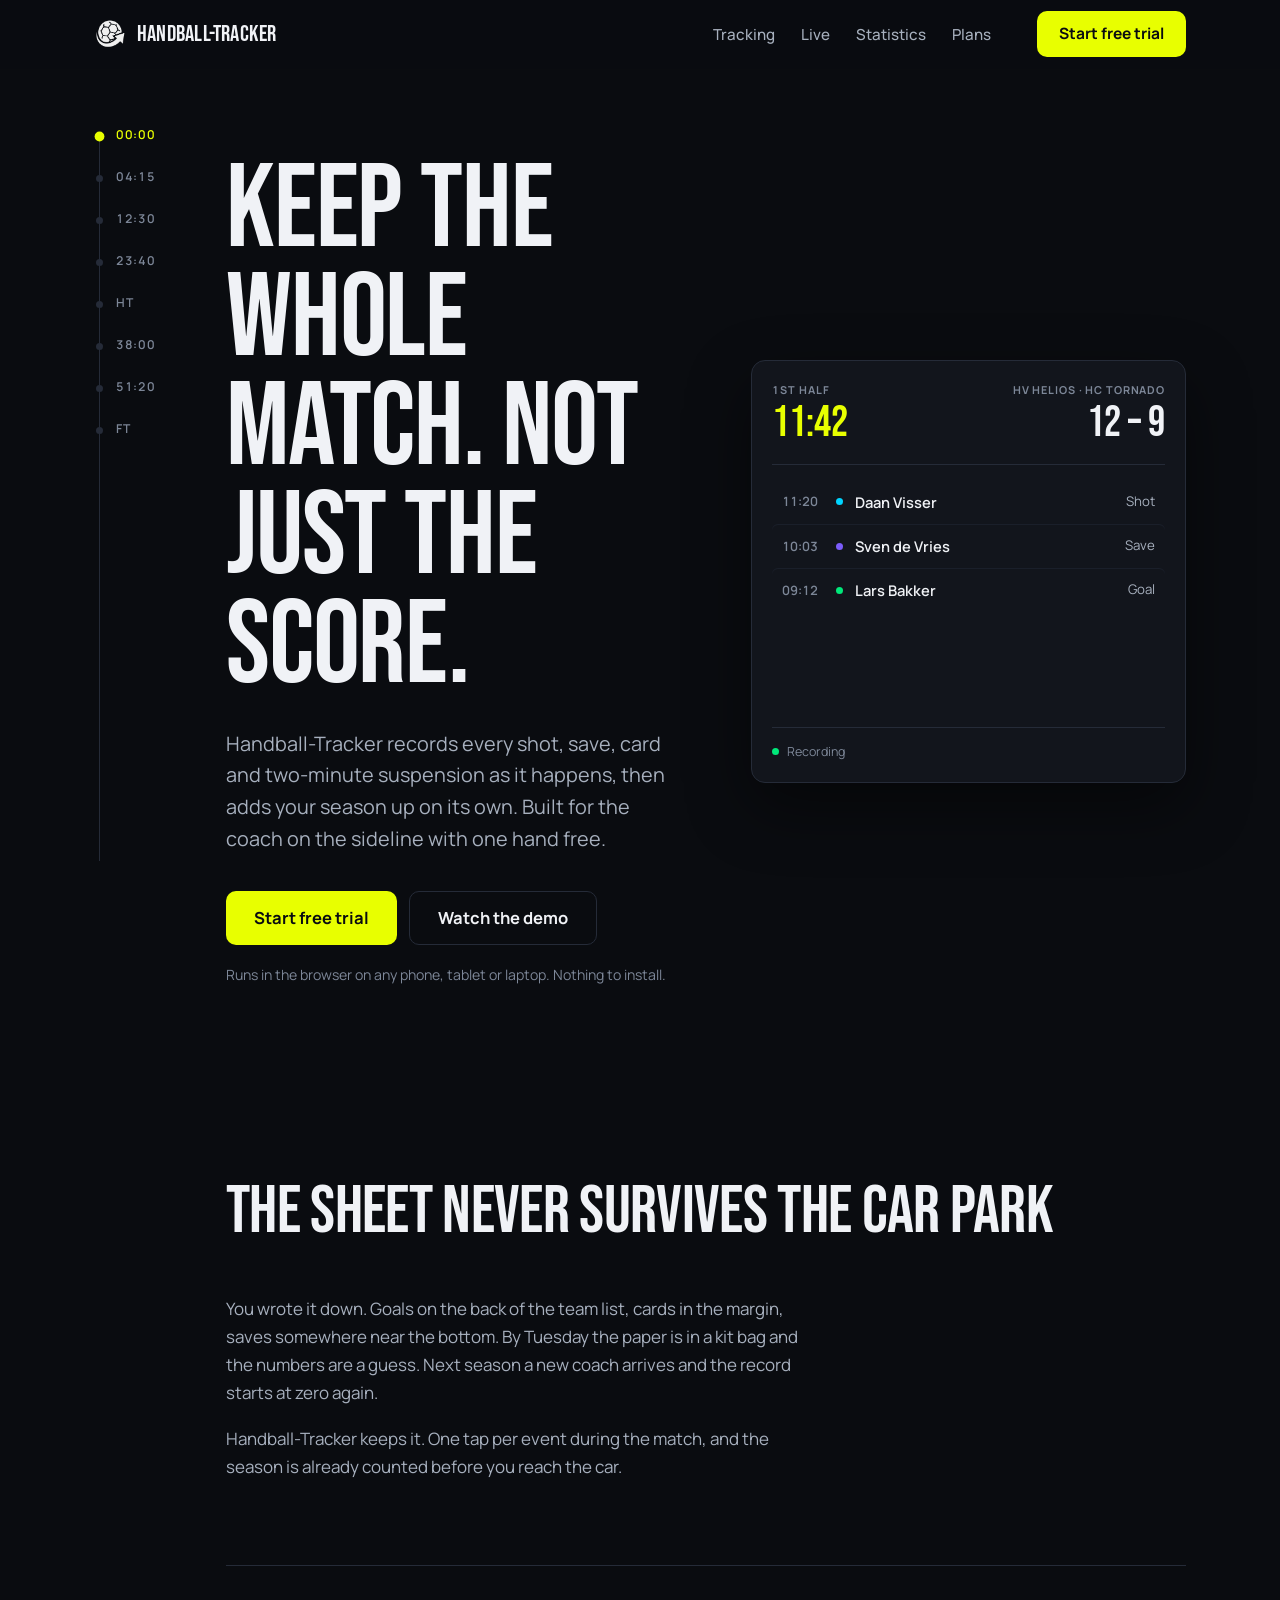
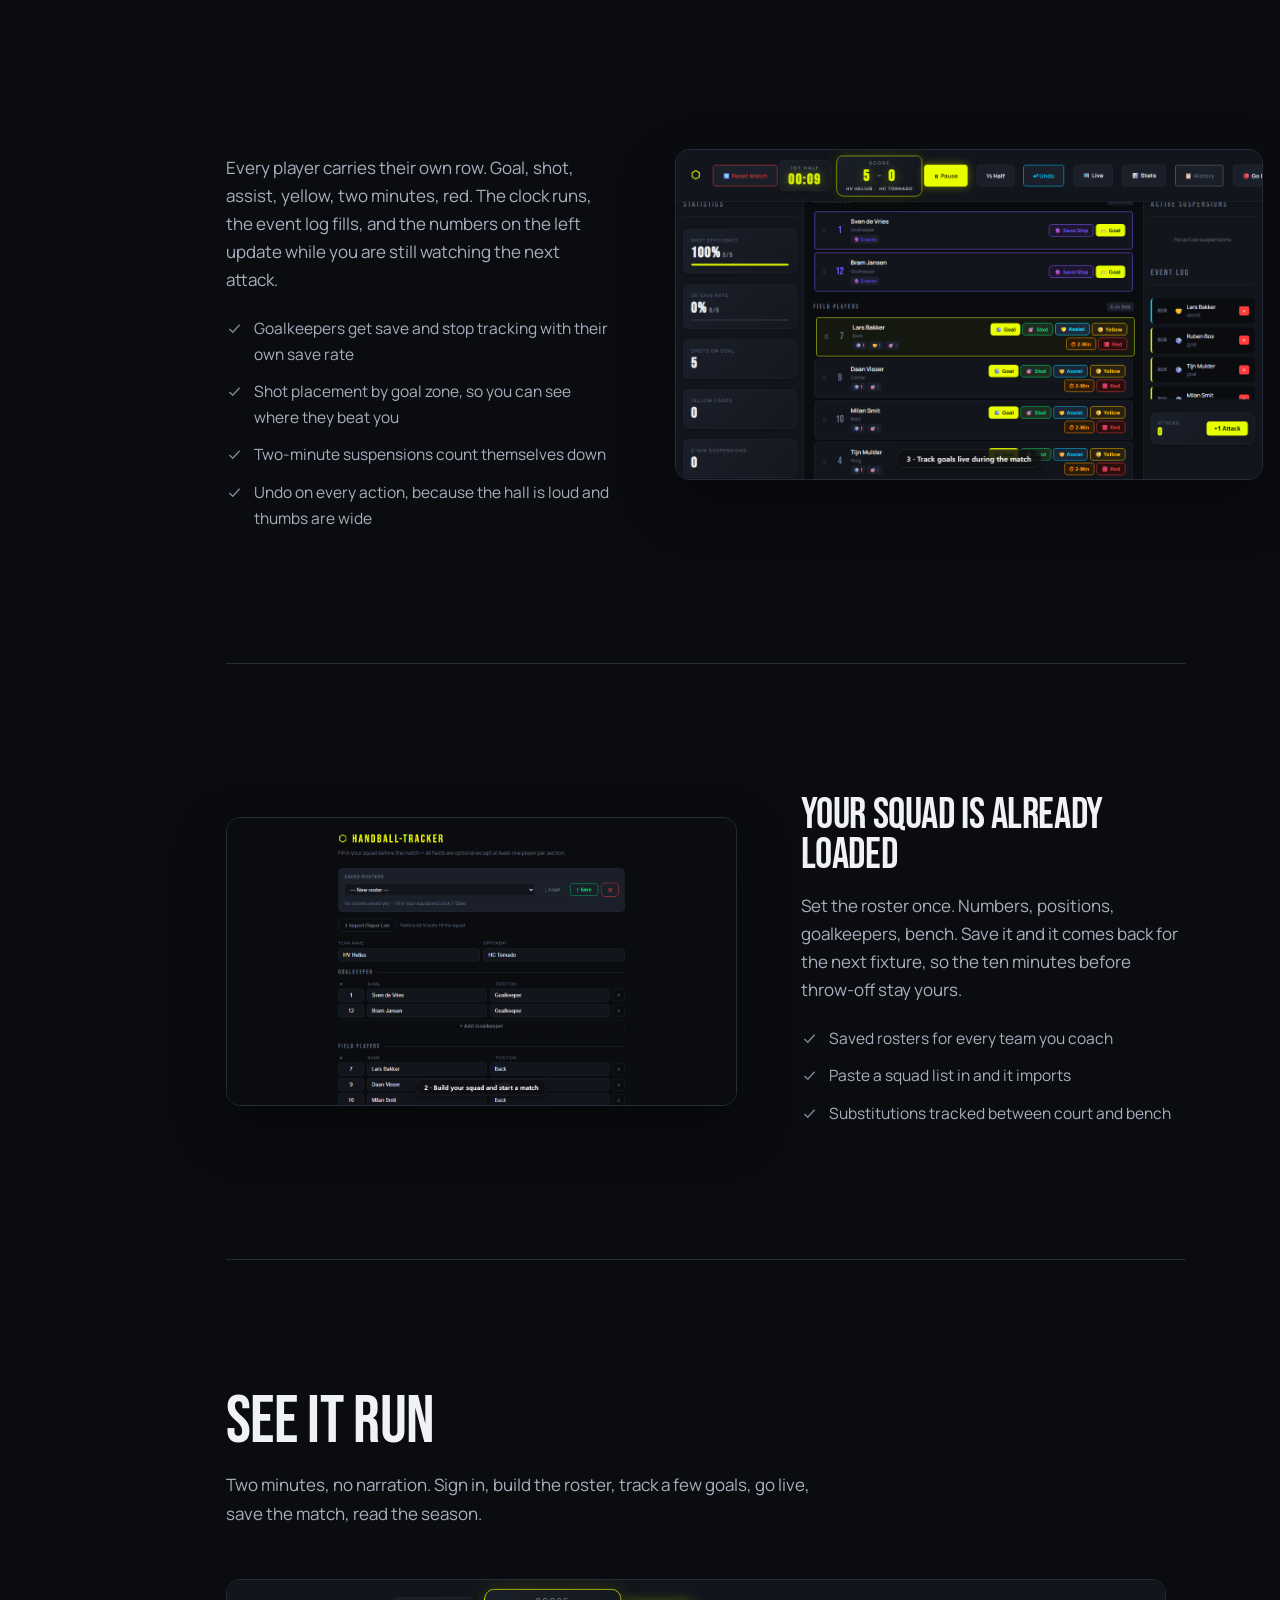
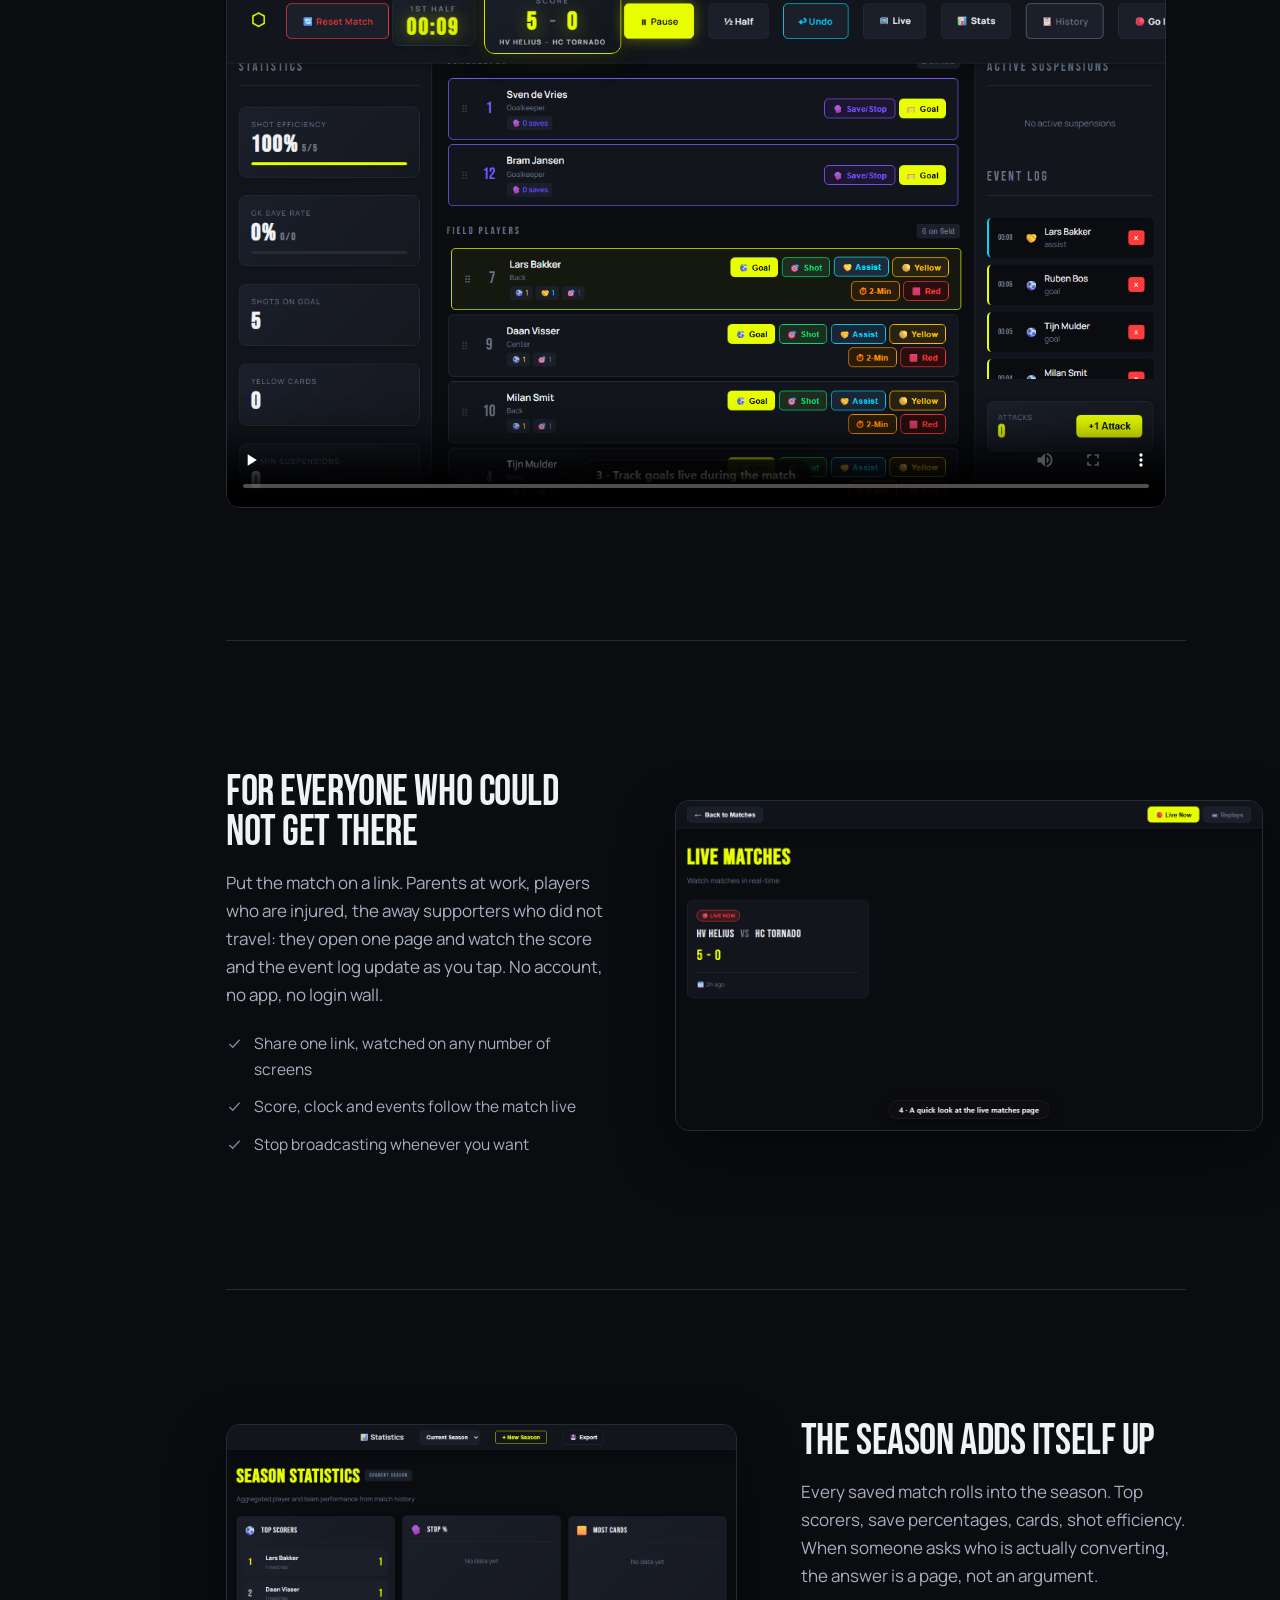
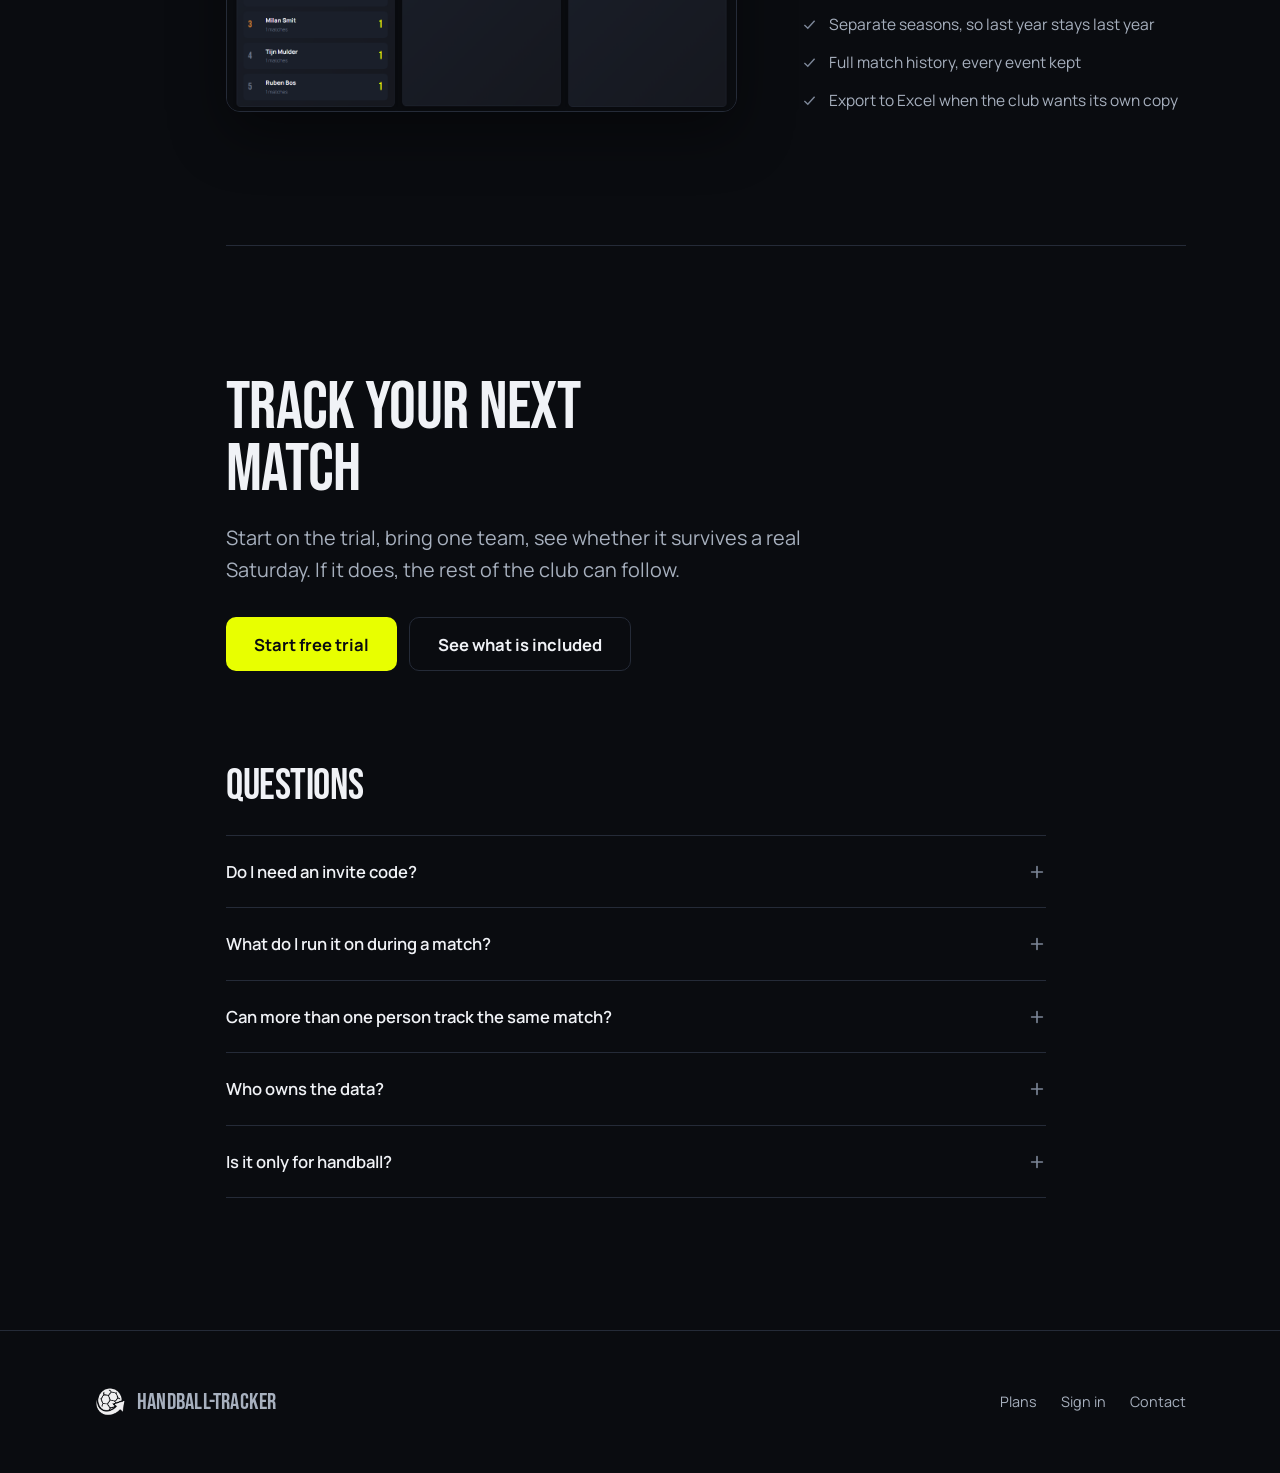
==== index.html @ 84bfb69e "Merge pull request #4 from JerMous3/fix/logo-onto-main Bring the Logo.png change onto main" ====
<!DOCTYPE html>
<html lang="en">
<head>
<meta charset="UTF-8">
<meta name="viewport" content="width=device-width, initial-scale=1">
<title>Handball-Tracker | Keep the whole match, not just the score</title>
<meta name="description" content="Handball-Tracker records every shot, save, card and suspension as it happens, then turns your season into statistics you can use. Built for the coach on the sideline.">

<meta property="og:title" content="Handball-Tracker">
<meta property="og:description" content="Keep the whole match, not just the score. Live match tracking, live broadcast, and season statistics for handball coaches and clubs.">
<meta property="og:type" content="website">

<link rel="icon" href="Logo.png">

<link rel="preconnect" href="https://fonts.googleapis.com">
<link rel="preconnect" href="https://fonts.gstatic.com" crossorigin>
<link href="https://fonts.googleapis.com/css2?family=Bebas+Neue&family=Manrope:wght@400;500;600;700;800&display=swap" rel="stylesheet">
<link rel="stylesheet" href="site.css">
</head>
<body>

<a class="skip-link" href="#main">Skip to content</a>

<header class="nav" id="nav">
  <div class="shell nav-inner">
    <a class="brand" href="index.html">
      <img class="brand-mark" src="Logo.png" width="428" height="389" alt="" decoding="async">
      <span class="brand-word">Handball-Tracker</span>
    </a>
    <ul class="nav-links">
      <li><a href="#tracking">Tracking</a></li>
      <li><a href="#live">Live</a></li>
      <li><a href="#stats">Statistics</a></li>
      <li><a href="pricing.html">Plans</a></li>
    </ul>
    <a class="btn btn-primary" href="https://app.handball-tracker.com/">Start free trial</a>
  </div>
</header>

<main id="main">
<div class="shell rail-grid">

  <!-- ------------------------------------------------------ rail -->
  <nav class="rail" aria-label="Page sections">
    <ul class="rail-list" id="rail">
      <li class="rail-item" data-for="throwoff">00:00</li>
      <li class="rail-item" data-for="problem">04:15</li>
      <li class="rail-item" data-for="tracking">12:30</li>
      <li class="rail-item" data-for="squad">23:40</li>
      <li class="rail-item" data-for="demo">HT</li>
      <li class="rail-item" data-for="live">38:00</li>
      <li class="rail-item" data-for="stats">51:20</li>
      <li class="rail-item" data-for="fulltime">FT</li>
    </ul>
  </nav>

  <div>

    <!-- ---------------------------------------------------- hero -->
    <section class="hero" id="throwoff">
      <span class="stamp">00:00 &middot; THROW-OFF</span>
      <div class="hero-grid">
        <div>
          <h1 class="display d-hero" data-reveal>Keep the whole match. Not just the score.</h1>
          <p class="lede reveal-d1" data-reveal>
            Handball-Tracker records every shot, save, card and two-minute suspension as it
            happens, then adds your season up on its own. Built for the coach on the sideline
            with one hand free.
          </p>
          <div class="hero-cta reveal-d2" data-reveal>
            <a class="btn btn-primary btn-lg" href="https://app.handball-tracker.com/">Start free trial</a>
            <a class="btn btn-ghost btn-lg" href="#demo">Watch the demo</a>
          </div>
          <p class="hero-note reveal-d2" data-reveal>
            Runs in the browser on any phone, tablet or laptop. Nothing to install.
          </p>
        </div>

        <!-- live board: the product demonstrating itself -->
        <div class="board reveal-d3" data-reveal aria-hidden="true">
          <div class="board-top">
            <div>
              <div class="board-half" id="boardHalf">1ST HALF</div>
              <div class="board-clock tnum" id="boardClock">00:00</div>
            </div>
            <div class="board-score">
              <div class="t">HV HELIOS &middot; HC TORNADO</div>
              <div class="n tnum"><span id="scoreHome">0</span> &ndash; <span id="scoreAway">0</span></div>
            </div>
          </div>
          <ul class="board-log" id="boardLog"></ul>
          <div class="board-foot">
            <span class="pulse"></span>
            <span id="boardFoot">Recording</span>
          </div>
        </div>
      </div>
    </section>

    <!-- ------------------------------------------------- problem -->
    <section class="sec sec-tight" id="problem">
      <span class="stamp">04:15</span>
      <div class="sec-head">
        <h2 class="display d-1" data-reveal>The sheet never survives the car park</h2>
      </div>
      <p class="reveal-d1" data-reveal>
        You wrote it down. Goals on the back of the team list, cards in the margin, saves
        somewhere near the bottom. By Tuesday the paper is in a kit bag and the numbers are a
        guess. Next season a new coach arrives and the record starts at zero again.
      </p>
      <p class="reveal-d1" data-reveal style="margin-top:18px">
        Handball-Tracker keeps it. One tap per event during the match, and the season is already
        counted before you reach the car.
      </p>
    </section>

    <!-- ------------------------------------------------ tracking -->
    <section class="sec" id="tracking">
      <span class="stamp">12:30</span>
      <div class="feat">
        <div class="feat-copy">
          <h3 class="display d-2" data-reveal>One tap per event</h3>
          <p class="reveal-d1" data-reveal>
            Every player carries their own row. Goal, shot, assist, yellow, two minutes, red.
            The clock runs, the event log fills, and the numbers on the left update while you
            are still watching the next attack.
          </p>
          <ul class="list reveal-d2" data-reveal>
            <li><svg viewBox="0 0 20 20" fill="none" stroke="currentColor" stroke-width="1.6" aria-hidden="true"><path d="M4 10.5l4 4 8-9"/></svg>Goalkeepers get save and stop tracking with their own save rate</li>
            <li><svg viewBox="0 0 20 20" fill="none" stroke="currentColor" stroke-width="1.6" aria-hidden="true"><path d="M4 10.5l4 4 8-9"/></svg>Shot placement by goal zone, so you can see where they beat you</li>
            <li><svg viewBox="0 0 20 20" fill="none" stroke="currentColor" stroke-width="1.6" aria-hidden="true"><path d="M4 10.5l4 4 8-9"/></svg>Two-minute suspensions count themselves down</li>
            <li><svg viewBox="0 0 20 20" fill="none" stroke="currentColor" stroke-width="1.6" aria-hidden="true"><path d="M4 10.5l4 4 8-9"/></svg>Undo on every action, because the hall is loud and thumbs are wide</li>
          </ul>
        </div>
        <div class="shot bleed-r reveal-d2" data-reveal>
          <img src="img/3-goals.png" width="1280" height="720" loading="lazy" decoding="async"
               alt="Match screen mid-game: a running clock, a 5 to 0 score, one row per player with goal, shot, assist and card buttons, and a minute-stamped event log down the right side.">
        </div>
      </div>
    </section>

    <!-- --------------------------------------------------- squad -->
    <section class="sec" id="squad">
      <span class="stamp">23:40</span>
      <div class="feat feat-flip">
        <div class="feat-copy">
          <h3 class="display d-2" data-reveal>Your squad is already loaded</h3>
          <p class="reveal-d1" data-reveal>
            Set the roster once. Numbers, positions, goalkeepers, bench. Save it and it comes
            back for the next fixture, so the ten minutes before throw-off stay yours.
          </p>
          <ul class="list reveal-d2" data-reveal>
            <li><svg viewBox="0 0 20 20" fill="none" stroke="currentColor" stroke-width="1.6" aria-hidden="true"><path d="M4 10.5l4 4 8-9"/></svg>Saved rosters for every team you coach</li>
            <li><svg viewBox="0 0 20 20" fill="none" stroke="currentColor" stroke-width="1.6" aria-hidden="true"><path d="M4 10.5l4 4 8-9"/></svg>Paste a squad list in and it imports</li>
            <li><svg viewBox="0 0 20 20" fill="none" stroke="currentColor" stroke-width="1.6" aria-hidden="true"><path d="M4 10.5l4 4 8-9"/></svg>Substitutions tracked between court and bench</li>
          </ul>
        </div>
        <div class="shot reveal-d2" data-reveal>
          <img src="img/2-roster.png" width="1280" height="720" loading="lazy" decoding="async"
               alt="Roster setup screen listing players with shirt numbers and positions, goalkeepers grouped separately from field players.">
        </div>
      </div>
    </section>

    <!-- ---------------------------------------------------- demo -->
    <section class="sec" id="demo">
      <span class="stamp">HT &middot; HALFTIME</span>
      <div class="sec-head">
        <h2 class="display d-1" data-reveal>See it run</h2>
        <p class="reveal-d1" data-reveal>
          Two minutes, no narration. Sign in, build the roster, track a few goals, go live, save
          the match, read the season.
        </p>
      </div>
      <div class="video-wrap reveal-d2" data-reveal>
        <video controls preload="none" poster="img/3-goals.png"
               aria-label="Silent walkthrough of Handball-Tracker, from sign in to season statistics">
          <source src="img/demo.webm" type="video/webm">
          Your browser cannot play this video. The walkthrough covers sign in, roster setup,
          live goal tracking, broadcasting, saving a match and reading season statistics.
        </video>
      </div>
    </section>

    <!-- ---------------------------------------------------- live -->
    <section class="sec" id="live">
      <span class="stamp">38:00</span>
      <div class="feat">
        <div class="feat-copy">
          <h3 class="display d-2" data-reveal>For everyone who could not get there</h3>
          <p class="reveal-d1" data-reveal>
            Put the match on a link. Parents at work, players who are injured, the away
            supporters who did not travel: they open one page and watch the score and the event
            log update as you tap. No account, no app, no login wall.
          </p>
          <ul class="list reveal-d2" data-reveal>
            <li><svg viewBox="0 0 20 20" fill="none" stroke="currentColor" stroke-width="1.6" aria-hidden="true"><path d="M4 10.5l4 4 8-9"/></svg>Share one link, watched on any number of screens</li>
            <li><svg viewBox="0 0 20 20" fill="none" stroke="currentColor" stroke-width="1.6" aria-hidden="true"><path d="M4 10.5l4 4 8-9"/></svg>Score, clock and events follow the match live</li>
            <li><svg viewBox="0 0 20 20" fill="none" stroke="currentColor" stroke-width="1.6" aria-hidden="true"><path d="M4 10.5l4 4 8-9"/></svg>Stop broadcasting whenever you want</li>
          </ul>
        </div>
        <div class="shot bleed-r reveal-d2" data-reveal>
          <img src="img/4b-livepage.png" width="1280" height="720" loading="lazy" decoding="async"
               alt="Public live page showing the current score and a running list of match events, viewed by a follower with no account.">
        </div>
      </div>
    </section>

    <!-- --------------------------------------------------- stats -->
    <section class="sec" id="stats">
      <span class="stamp">51:20</span>
      <div class="feat feat-flip">
        <div class="feat-copy">
          <h3 class="display d-2" data-reveal>The season adds itself up</h3>
          <p class="reveal-d1" data-reveal>
            Every saved match rolls into the season. Top scorers, save percentages, cards, shot
            efficiency. When someone asks who is actually converting, the answer is a page, not
            an argument.
          </p>
          <ul class="list reveal-d2" data-reveal>
            <li><svg viewBox="0 0 20 20" fill="none" stroke="currentColor" stroke-width="1.6" aria-hidden="true"><path d="M4 10.5l4 4 8-9"/></svg>Separate seasons, so last year stays last year</li>
            <li><svg viewBox="0 0 20 20" fill="none" stroke="currentColor" stroke-width="1.6" aria-hidden="true"><path d="M4 10.5l4 4 8-9"/></svg>Full match history, every event kept</li>
            <li><svg viewBox="0 0 20 20" fill="none" stroke="currentColor" stroke-width="1.6" aria-hidden="true"><path d="M4 10.5l4 4 8-9"/></svg>Export to Excel when the club wants its own copy</li>
          </ul>
        </div>
        <div class="shot reveal-d2" data-reveal>
          <img src="img/6-stats.png" width="1280" height="720" loading="lazy" decoding="async"
               alt="Season statistics page with a top scorers table, goalkeeper stop percentage and a most cards panel.">
        </div>
      </div>
    </section>

    <!-- ------------------------------------------------ fulltime -->
    <section class="sec" id="fulltime">
      <span class="stamp">FT &middot; FULL TIME</span>

      <div class="closing">
        <h2 class="display d-1" data-reveal>Track your next match</h2>
        <p class="lede reveal-d1" data-reveal style="margin-top:20px">
          Start on the trial, bring one team, see whether it survives a real Saturday. If it
          does, the rest of the club can follow.
        </p>
        <div class="hero-cta reveal-d2" data-reveal>
          <a class="btn btn-primary btn-lg" href="https://app.handball-tracker.com/">Start free trial</a>
          <a class="btn btn-ghost btn-lg" href="pricing.html">See what is included</a>
        </div>
      </div>

      <h2 class="display d-2" data-reveal style="margin-top:96px;margin-bottom:28px">Questions</h2>
      <div class="faq">
        <details class="faq-item">
          <summary class="faq-q">
            Do I need an invite code?
            <svg viewBox="0 0 20 20" fill="none" stroke="currentColor" stroke-width="1.8" stroke-linecap="round" aria-hidden="true"><path d="M10 4v12M4 10h12"/></svg>
          </summary>
          <div class="faq-a">
            <p>Yes. Accounts are created with an invite code while the product is in early
            access. If your club already uses it, ask whoever set it up. If not, request a
            personal code from the sign-in screen and you will have one back shortly.</p>
          </div>
        </details>
        <details class="faq-item">
          <summary class="faq-q">
            What do I run it on during a match?
            <svg viewBox="0 0 20 20" fill="none" stroke="currentColor" stroke-width="1.8" stroke-linecap="round" aria-hidden="true"><path d="M10 4v12M4 10h12"/></svg>
          </summary>
          <div class="faq-a">
            <p>A browser. Phone, tablet or laptop, whatever you already carry. A tablet gives
            you the biggest buttons, which matters more than you would think at 3 to 3 with
            four minutes left. There is nothing to install and no app store.</p>
          </div>
        </details>
        <details class="faq-item">
          <summary class="faq-q">
            Can more than one person track the same match?
            <svg viewBox="0 0 20 20" fill="none" stroke="currentColor" stroke-width="1.8" stroke-linecap="round" aria-hidden="true"><path d="M10 4v12M4 10h12"/></svg>
          </summary>
          <div class="faq-a">
            <p>Your matches sync across your own devices, so you can start on a phone and
            finish on a tablet. Followers watching the live link see the match update but
            cannot change anything.</p>
          </div>
        </details>
        <details class="faq-item">
          <summary class="faq-q">
            Who owns the data?
            <svg viewBox="0 0 20 20" fill="none" stroke="currentColor" stroke-width="1.8" stroke-linecap="round" aria-hidden="true"><path d="M10 4v12M4 10h12"/></svg>
          </summary>
          <div class="faq-a">
            <p>You do. Every match and season can be exported to Excel at any time, so the
            club keeps its own copy of its own history regardless of what happens to any
            subscription.</p>
          </div>
        </details>
        <details class="faq-item">
          <summary class="faq-q">
            Is it only for handball?
            <svg viewBox="0 0 20 20" fill="none" stroke="currentColor" stroke-width="1.8" stroke-linecap="round" aria-hidden="true"><path d="M10 4v12M4 10h12"/></svg>
          </summary>
          <div class="faq-a">
            <p>Only handball. Two-minute suspensions, seven metre throws, goalkeeper stop
            percentage and attack counts are built into the way it works, not bolted onto a
            generic sports tracker.</p>
          </div>
        </details>
      </div>
    </section>

  </div>
</div>
</main>

<footer class="footer">
  <div class="shell footer-inner">
    <a class="brand" href="index.html">
      <img class="brand-mark" src="Logo.png" width="428" height="389" alt="" decoding="async">
      <span class="brand-word">Handball-Tracker</span>
    </a>
    <ul class="footer-links">
      <li><a href="pricing.html">Plans</a></li>
      <li><a href="https://app.handball-tracker.com/">Sign in</a></li>
      <li><a href="mailto:info@handball-tracker.nl">Contact</a></li>
    </ul>
  </div>
</footer>

<script src="site.js"></script>
</body>
</html>
---- site.css ----
/* ===================================================================
   HANDBALL-TRACKER / BRAND SITE
   Tokens inherited from the app (polish-theme.css) so the two
   surfaces cannot drift. See DESIGN.md.
   =================================================================== */

:root {
  /* Surfaces. Tinted toward blue, never pure grey, never #000 */
  --ink-900: #0a0c10;
  --ink-850: #12151c;
  --ink-800: #1a1f2a;
  --ink-700: #252b38;

  /* Text */
  --text-1: #f0f2f6;
  --text-2: #a7b0be;  /* body copy, 8.7:1 on canvas */
  --text-3: #7d8798;  /* 5.2:1 on canvas, 4.9:1 on raised. Safe at 12px */

  /* The accent. Budget: CTA, live numerals, active rail marker, focus */
  --volt: #e8ff00;

  /* Event dots only. Never surface, text, or border */
  --ev-goal: #00e87a;
  --ev-save: #7b5cfa;
  --ev-shot: #00d4ff;
  --ev-card: #ffc700;
  --ev-red: #ff3b3b;

  --radius-sm: 6px;
  --radius-md: 10px;
  --radius-lg: 14px;

  --rail-w: 92px;
  --measure: 60ch;   /* ~73 rendered characters in Manrope, whose `ch` runs wide */
  --gutter: clamp(20px, 5vw, 64px);
  --shell: 1220px;

  --ease-out: cubic-bezier(0.16, 1, 0.3, 1);
  --dur-fast: 160ms;
  --dur-base: 240ms;
  --dur-slow: 560ms;

  --font-display: 'Bebas Neue', 'Arial Narrow', sans-serif;
  --font-text: 'Manrope', ui-sans-serif, system-ui, sans-serif;
}

/* ---------------------------------------------------------------- reset */

*,
*::before,
*::after { box-sizing: border-box; }

* { margin: 0; padding: 0; }

html {
  -webkit-text-size-adjust: 100%;
  scroll-behavior: smooth;
}

body {
  background: var(--ink-900);
  color: var(--text-1);
  font-family: var(--font-text);
  font-size: 17px;
  line-height: 1.65;
  font-variant-numeric: tabular-nums;
  -webkit-font-smoothing: antialiased;
  overflow-x: hidden;
}

img,
video { max-width: 100%; display: block; }

a { color: inherit; }

button { font: inherit; color: inherit; background: none; border: none; }

:focus-visible {
  outline: 2px solid var(--volt);
  outline-offset: 3px;
  border-radius: 2px;
}

::selection {
  background: var(--volt);
  color: var(--ink-900);
}

.skip-link {
  position: absolute;
  left: 12px;
  top: -60px;
  z-index: 200;
  padding: 10px 16px;
  background: var(--volt);
  color: var(--ink-900);
  font-weight: 700;
  border-radius: var(--radius-sm);
  transition: top var(--dur-fast) var(--ease-out);
}

.skip-link:focus { top: 12px; }

.vh {
  position: absolute;
  width: 1px; height: 1px;
  overflow: hidden;
  clip-path: inset(50%);
  white-space: nowrap;
}

/* ----------------------------------------------------------- typography */

h1, h2, h3 { font-weight: 700; }

.display {
  font-family: var(--font-display);
  font-weight: 400;
  letter-spacing: -0.01em;
  line-height: 0.92;
  text-transform: uppercase;
}

.d-hero { font-size: clamp(3.4rem, 10vw, 7.4rem); }
.d-1    { font-size: clamp(2.4rem, 5.6vw, 4.2rem); }
.d-2    { font-size: clamp(1.9rem, 3.4vw, 2.7rem); }

.lede {
  font-size: clamp(1.06rem, 1.6vw, 1.24rem);
  line-height: 1.6;
  color: var(--text-2);
  max-width: 54ch;
}

p { max-width: var(--measure); color: var(--text-2); }

.tnum { font-variant-numeric: tabular-nums; }

/* ---------------------------------------------------------------- shell */

.shell {
  max-width: var(--shell);
  margin-inline: auto;
  padding-inline: var(--gutter);
}

.rail-grid {
  display: grid;
  grid-template-columns: 1fr;
  gap: 0;
}

@media (min-width: 1024px) {
  .rail-grid {
    grid-template-columns: var(--rail-w) minmax(0, 1fr);
    column-gap: 40px;
  }
}

/* ------------------------------------------------------------------ nav */

.nav {
  position: sticky;
  top: 0;
  z-index: 100;
  background: color-mix(in srgb, var(--ink-900) 88%, transparent);
  border-bottom: 1px solid transparent;
  transition: border-color var(--dur-base) var(--ease-out);
}

.nav[data-stuck='true'] { border-bottom-color: var(--ink-700); }

.nav-inner {
  display: flex;
  align-items: center;
  gap: 28px;
  height: 68px;
}

.brand {
  display: flex;
  align-items: center;
  gap: 10px;
  padding-block: 8px;      /* lifts the hit area to 44px without changing the look */
  text-decoration: none;
  flex-shrink: 0;
}

/* The brand mark is Logo.png. Its artwork is a single flat navy with every
   seam and counter carried by the alpha channel, which measures 2.09:1 against
   the canvas and all but disappears. brightness(0) invert(1) recolours the
   opaque pixels to white and leaves alpha untouched, so the silhouette is the
   original file exactly; the opacity keeps it off pure white. */
.brand-mark {
  height: 30px;
  width: auto;
  filter: brightness(0) invert(1);
  opacity: 0.94;
}

.brand-word {
  font-family: var(--font-display);
  font-size: 1.42rem;
  letter-spacing: 0.01em;
  line-height: 1;
  padding-top: 3px;
}

.nav-links {
  display: flex;
  gap: 26px;
  margin-left: auto;
  list-style: none;
}

/* Below the full breakpoint only the cross-page link survives. The others are
   same-page jumps that scrolling already provides. */
.nav-links li { display: none; }
.nav-links li:last-child { display: block; }

@media (min-width: 860px) { .nav-links li { display: block; } }

.nav-links a {
  text-decoration: none;
  font-size: 0.95rem;
  font-weight: 500;
  color: var(--text-2);
  transition: color var(--dur-fast) var(--ease-out);
}

.nav-links a:hover,
.nav-links a[aria-current='page'] { color: var(--text-1); }

.nav .btn { margin-left: 18px; }

/* Narrow phones: tighten the bar so the call to action always fits */
@media (max-width: 559px) {
  .nav-inner { gap: 12px; }
  .brand-word { font-size: 1.15rem; }
  .nav .btn { margin-left: 12px; padding: 0 16px; font-size: 0.9rem; }
}

@media (max-width: 479px) {
  .nav-links { display: none; }
  .nav .btn { margin-left: auto; }
}

/* --------------------------------------------------------------- button */

.btn {
  display: inline-flex;
  align-items: center;
  justify-content: center;
  gap: 9px;
  min-height: 46px;
  padding: 0 22px;
  border-radius: var(--radius-md);
  font-weight: 700;
  font-size: 0.97rem;
  text-decoration: none;
  white-space: nowrap;
  cursor: pointer;
  transition: transform var(--dur-fast) var(--ease-out),
              background-color var(--dur-fast) var(--ease-out),
              border-color var(--dur-fast) var(--ease-out);
}

.btn-primary {
  background: var(--volt);
  color: var(--ink-900);
}

.btn-primary:hover { background: #f2ff4d; }
.btn-primary:active { transform: translateY(1px); }

.btn-ghost {
  border: 1px solid var(--ink-700);
  color: var(--text-1);
}

.btn-ghost:hover { border-color: var(--text-3); background: var(--ink-850); }

.btn-lg { min-height: 54px; padding: 0 28px; font-size: 1.04rem; }

/* ----------------------------------------------------------------- rail */

.rail { display: none; }

@media (min-width: 1024px) {
  .rail {
    display: block;
    position: sticky;
    top: 68px;
    height: calc(100vh - 68px);
    padding-top: 56px;
  }

  .rail::before {
    content: '';
    position: absolute;
    left: 5px;
    top: 64px;
    bottom: 40px;
    width: 1px;
    background: var(--ink-700);
  }

  .rail-list { list-style: none; display: grid; gap: 22px; }

  .rail-item {
    position: relative;
    padding-left: 22px;
    font-size: 0.76rem;
    font-weight: 600;
    letter-spacing: 0.06em;
    color: var(--text-3);
    transition: color var(--dur-base) var(--ease-out);
  }

  .rail-item::before {
    content: '';
    position: absolute;
    left: 2px;
    top: 8px;
    width: 7px;
    height: 7px;
    border-radius: 50%;
    background: var(--ink-700);
    transition: background-color var(--dur-base) var(--ease-out),
                transform var(--dur-base) var(--ease-out);
  }

  .rail-item[data-passed='true'] { color: var(--text-2); }
  .rail-item[data-passed='true']::before { background: var(--text-3); }

  .rail-item[data-active='true'] { color: var(--volt); }
  .rail-item[data-active='true']::before {
    background: var(--volt);
    transform: scale(1.4);
  }
}

/* Collapsed rail marker, shown below 1024px */
.stamp {
  display: inline-block;
  font-size: 0.74rem;
  font-weight: 700;
  letter-spacing: 0.08em;
  color: var(--text-3);
  margin-bottom: 14px;
}

@media (min-width: 1024px) { .stamp { display: none; } }

/* -------------------------------------------------------------- section */

.sec { padding-block: clamp(72px, 11vw, 132px); }
.sec-tight { padding-block: clamp(56px, 7vw, 84px); }
.sec + .sec { border-top: 1px solid var(--ink-700); }

.sec-head { margin-bottom: clamp(32px, 4vw, 52px); }
.sec-head p { margin-top: 18px; }

/* ----------------------------------------------------------------- hero */

.hero { padding-top: clamp(48px, 7vw, 88px); padding-bottom: clamp(64px, 9vw, 112px); }

.hero-grid {
  display: grid;
  gap: clamp(40px, 6vw, 72px);
  align-items: center;
}

@media (min-width: 1100px) {
  .hero-grid { grid-template-columns: minmax(0, 1.02fr) minmax(0, 0.98fr); }
}

.hero h1 { max-width: 12ch; }

.hero .lede { margin-top: 26px; }

.hero-cta {
  margin-top: 36px;
  display: flex;
  flex-wrap: wrap;
  gap: 12px;
}

.hero-note {
  margin-top: 18px;
  font-size: 0.88rem;
  color: var(--text-3);
}

/* -------------------------------------------------- live scoreboard demo */

.board {
  background: var(--ink-850);
  border: 1px solid var(--ink-700);
  border-radius: var(--radius-lg);
  padding: 20px;
  box-shadow: 0 24px 64px rgb(0 0 0 / 0.45);
}

.board-top {
  display: flex;
  align-items: center;
  gap: 14px;
  padding-bottom: 18px;
  border-bottom: 1px solid var(--ink-700);
}

.board-clock {
  font-family: var(--font-display);
  font-size: 2.7rem;
  line-height: 1;
  color: var(--volt);
  padding-top: 4px;
}

.board-half {
  font-size: 0.68rem;
  font-weight: 700;
  letter-spacing: 0.1em;
  color: var(--text-3);
}

.board-score {
  margin-left: auto;
  text-align: right;
}

.board-score .n {
  font-family: var(--font-display);
  font-size: 2.7rem;
  line-height: 1;
  padding-top: 4px;
}

.board-score .t {
  font-size: 0.68rem;
  font-weight: 700;
  letter-spacing: 0.08em;
  color: var(--text-3);
}

.board-log {
  list-style: none;
  margin-top: 16px;
  display: grid;
  gap: 2px;
  min-height: 232px;
  align-content: start;
}

.log-row {
  display: flex;
  align-items: center;
  gap: 12px;
  padding: 9px 10px;
  border-radius: var(--radius-sm);
  font-size: 0.92rem;
}

.log-row + .log-row { box-shadow: 0 -1px 0 var(--ink-800); }

.log-row .t {
  font-size: 0.8rem;
  font-weight: 600;
  color: var(--text-3);
  min-width: 42px;
}

.log-row .dot {
  width: 7px;
  height: 7px;
  border-radius: 50%;
  flex-shrink: 0;
}

.log-row .who { font-weight: 600; color: var(--text-1); }

.log-row .what {
  margin-left: auto;
  font-size: 0.83rem;
  color: var(--text-2);
}

.dot-goal { background: var(--ev-goal); }
.dot-save { background: var(--ev-save); }
.dot-shot { background: var(--ev-shot); }
.dot-card { background: var(--ev-card); }

.log-enter { animation: logIn 420ms var(--ease-out) both; }

@keyframes logIn {
  from { opacity: 0; transform: translateY(-8px); }
  to   { opacity: 1; transform: none; }
}

.board-foot {
  margin-top: 14px;
  padding-top: 14px;
  border-top: 1px solid var(--ink-700);
  display: flex;
  align-items: center;
  gap: 8px;
  font-size: 0.78rem;
  color: var(--text-3);
}

.pulse {
  width: 7px;
  height: 7px;
  border-radius: 50%;
  background: var(--ev-goal);
  animation: pulse 2s ease-in-out infinite;
}

@keyframes pulse {
  0%, 100% { opacity: 1; }
  50%      { opacity: 0.3; }
}

/* -------------------------------------------------------------- feature */

.feat {
  display: grid;
  gap: clamp(32px, 5vw, 64px);
  align-items: center;
}

@media (min-width: 980px) {
  .feat { grid-template-columns: minmax(0, 0.86fr) minmax(0, 1.14fr); }
  .feat-flip > .feat-copy { order: 2; }
  .feat-flip { grid-template-columns: minmax(0, 1.14fr) minmax(0, 0.86fr); }
}

.feat-copy h3 { margin-bottom: 16px; }
.feat-copy p + .list { margin-top: 22px; }

.list { list-style: none; display: grid; gap: 12px; }

.list li {
  display: flex;
  gap: 11px;
  align-items: flex-start;
  font-size: 0.97rem;
  color: var(--text-2);
}

.list svg {
  width: 17px;
  height: 17px;
  flex-shrink: 0;
  margin-top: 4px;
  color: var(--text-3);
}

.shot {
  border: 1px solid var(--ink-700);
  border-radius: var(--radius-lg);
  overflow: hidden;
  background: var(--ink-850);
  box-shadow: 0 22px 56px rgb(0 0 0 / 0.4);
}

.shot img { width: 100%; height: auto; }

/* Bleed a screenshot past the content edge on wide viewports */
@media (min-width: 1280px) {
  .bleed-r { margin-right: calc(-1 * clamp(20px, 6vw, 110px)); }
}

/* ---------------------------------------------------------------- video */

.video-wrap {
  border: 1px solid var(--ink-700);
  border-radius: var(--radius-lg);
  overflow: hidden;
  background: var(--ink-850);
  max-width: 940px;
}

.video-wrap video { width: 100%; height: auto; aspect-ratio: 16 / 9; background: var(--ink-900); }

/* ------------------------------------------------------------------ faq */

.faq { border-top: 1px solid var(--ink-700); max-width: 820px; }

/* Native <details>. Opens with JS off, keyboard and screen readers handled by
   the browser, and the answer is genuinely hidden when closed rather than
   collapsed to zero height. */

.faq-item { border-bottom: 1px solid var(--ink-700); }

.faq-q {
  display: flex;
  align-items: center;
  gap: 20px;
  padding: 22px 0;
  list-style: none;
  font-size: 1.04rem;
  font-weight: 600;
  cursor: pointer;
}

.faq-q::-webkit-details-marker { display: none; }
.faq-q::marker { content: ''; }

.faq-q svg {
  margin-left: auto;
  width: 18px;
  height: 18px;
  flex-shrink: 0;
  color: var(--text-3);
  transition: transform var(--dur-base) var(--ease-out);
}

.faq-item[open] .faq-q svg { transform: rotate(45deg); }

/* An animation, not a transition: the answer is display:none until it opens,
   and transitions never run on a newly displayed element. */
.faq-item[open] .faq-a { animation: faqIn var(--dur-base) var(--ease-out); }

@keyframes faqIn {
  from { opacity: 0; transform: translateY(-6px); }
  to   { opacity: 1; transform: none; }
}

.faq-a p { padding-bottom: 24px; font-size: 0.97rem; }

/* -------------------------------------------------------------- closing */

.closing { text-align: left; }
.closing h2 { max-width: 14ch; }
.closing .hero-cta { margin-top: 32px; }

/* --------------------------------------------------------------- footer */

.footer {
  border-top: 1px solid var(--ink-700);
  padding-block: 48px;
  font-size: 0.9rem;
  color: var(--text-3);
}

.footer-inner {
  display: flex;
  flex-wrap: wrap;
  gap: 20px 40px;
  align-items: center;
}

.footer a { color: var(--text-2); text-decoration: none; }
.footer a:hover { color: var(--text-1); }

.footer-links { display: flex; gap: 24px; margin-left: auto; list-style: none; }

/* --------------------------------------------------------------- plans */

.plans {
  display: grid;
  gap: 20px;
  align-items: start;
}

@media (min-width: 900px) { .plans { grid-template-columns: repeat(2, minmax(0, 1fr)); } }

.plan {
  border: 1px solid var(--ink-700);
  border-radius: var(--radius-lg);
  padding: clamp(26px, 3.4vw, 38px);
  background: var(--ink-850);
  display: flex;
  flex-direction: column;
  height: 100%;
}

.plan-name {
  font-family: var(--font-display);
  font-size: 2.1rem;
  line-height: 1;
  margin-bottom: 10px;
}

.plan-for { font-size: 0.95rem; color: var(--text-2); min-height: 3em; }

.plan-price {
  margin: 26px 0 4px;
  font-family: var(--font-display);
  font-size: 2.4rem;
  line-height: 1;
}

.plan-price-note { font-size: 0.86rem; color: var(--text-3); }

/* The two plans share identical chrome. Emphasis comes from the button alone,
   so the trial stays the single loudest thing on the page. */
.plan .list { margin: 28px 0 32px; }
.plan .btn { margin-top: auto; width: 100%; }

.compare {
  width: 100%;
  border-collapse: collapse;
  font-size: 0.95rem;
}

.compare caption { text-align: left; margin-bottom: 20px; color: var(--text-2); }

.compare th,
.compare td {
  padding: 15px 16px;
  border-bottom: 1px solid var(--ink-700);
  text-align: left;
}

.compare thead th {
  font-size: 0.74rem;
  letter-spacing: 0.08em;
  text-transform: uppercase;
  color: var(--text-3);
  font-weight: 700;
}

.compare tbody th { font-weight: 600; color: var(--text-1); }

.compare td { color: var(--text-2); }

.compare .yes { color: var(--text-1); font-weight: 600; }

.compare-scroll { overflow-x: auto; }

/* -------------------------------------------------------------- reveals */

.reveal {
  opacity: 0;
  transform: translateY(22px);
}

.reveal[data-in='true'] {
  opacity: 1;
  transform: none;
  transition: opacity var(--dur-slow) var(--ease-out),
              transform var(--dur-slow) var(--ease-out);
}

.reveal-d1[data-in='true'] { transition-delay: 90ms; }
.reveal-d2[data-in='true'] { transition-delay: 180ms; }
.reveal-d3[data-in='true'] { transition-delay: 270ms; }

@media (prefers-reduced-motion: reduce) {
  html { scroll-behavior: auto; }

  *,
  *::before,
  *::after {
    animation-duration: 0.001ms !important;
    animation-iteration-count: 1 !important;
    transition-duration: 0.001ms !important;
  }

  .reveal { opacity: 1; transform: none; }
}
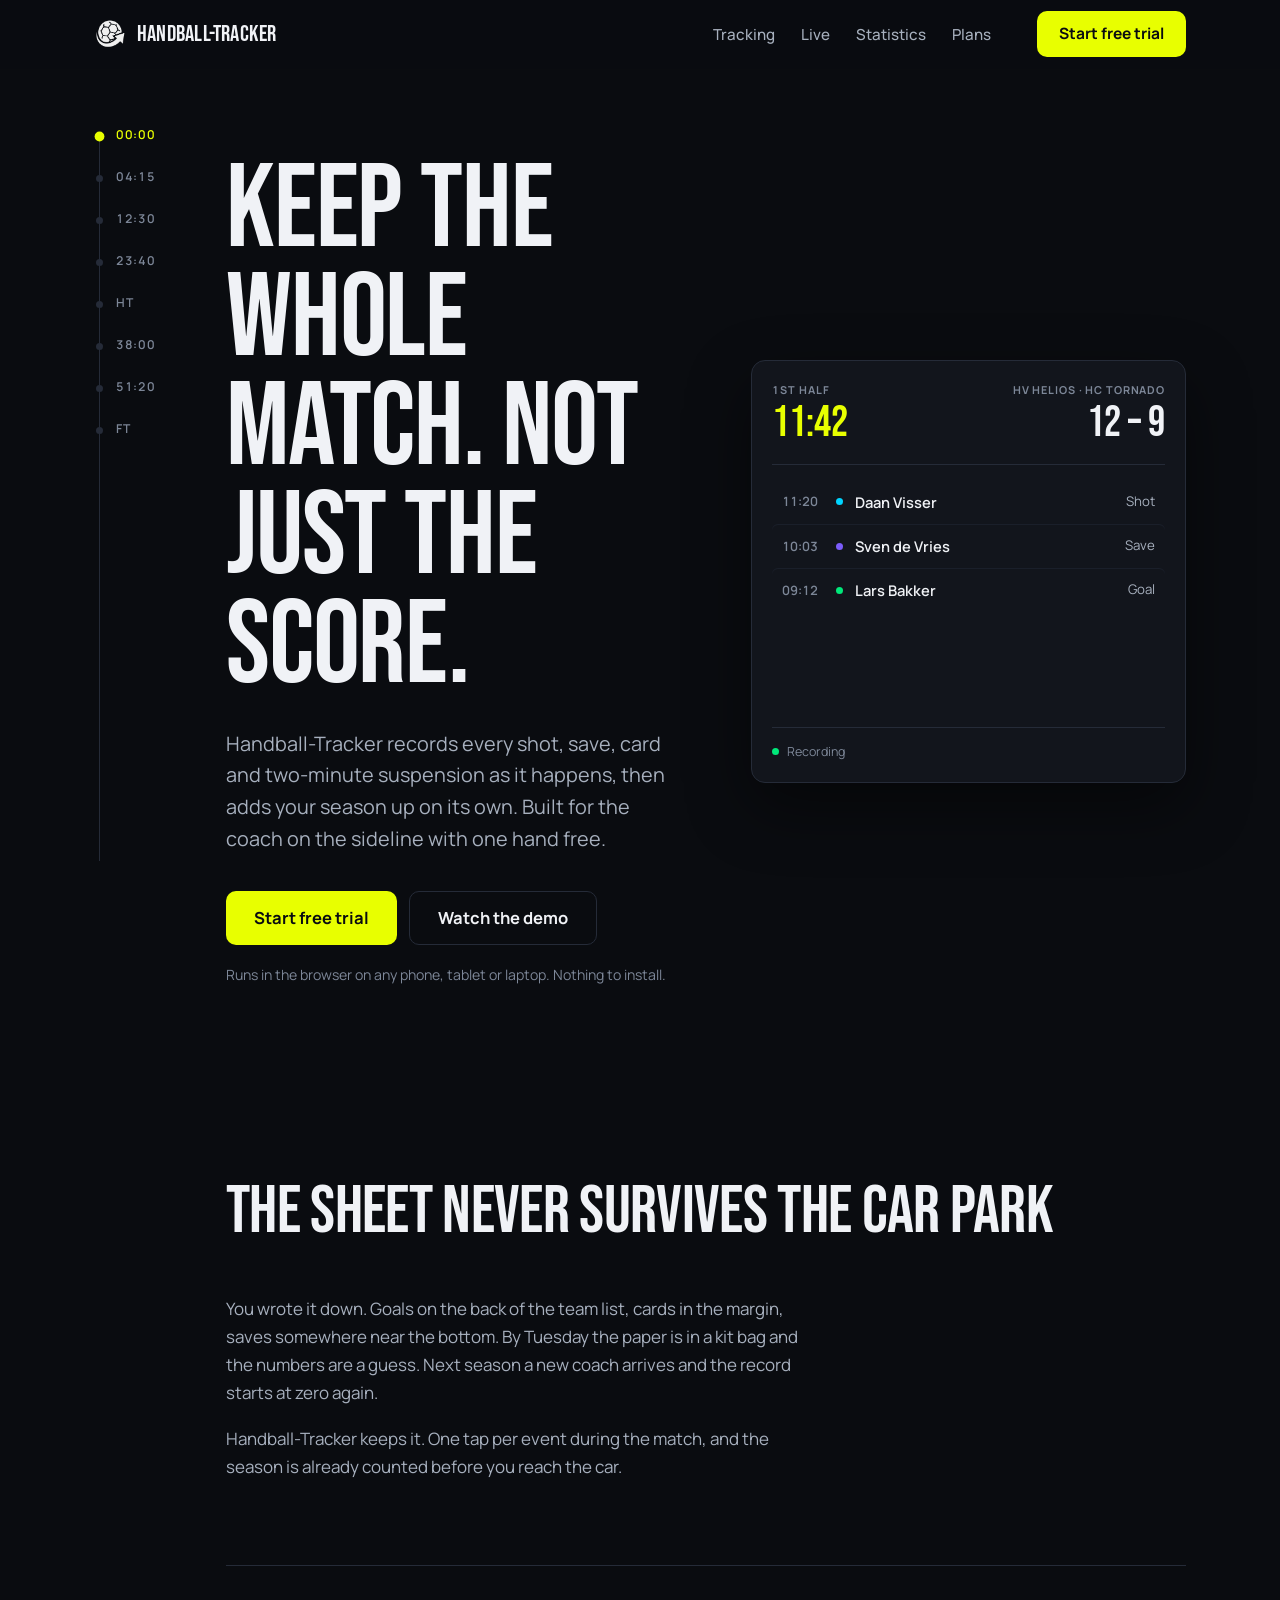
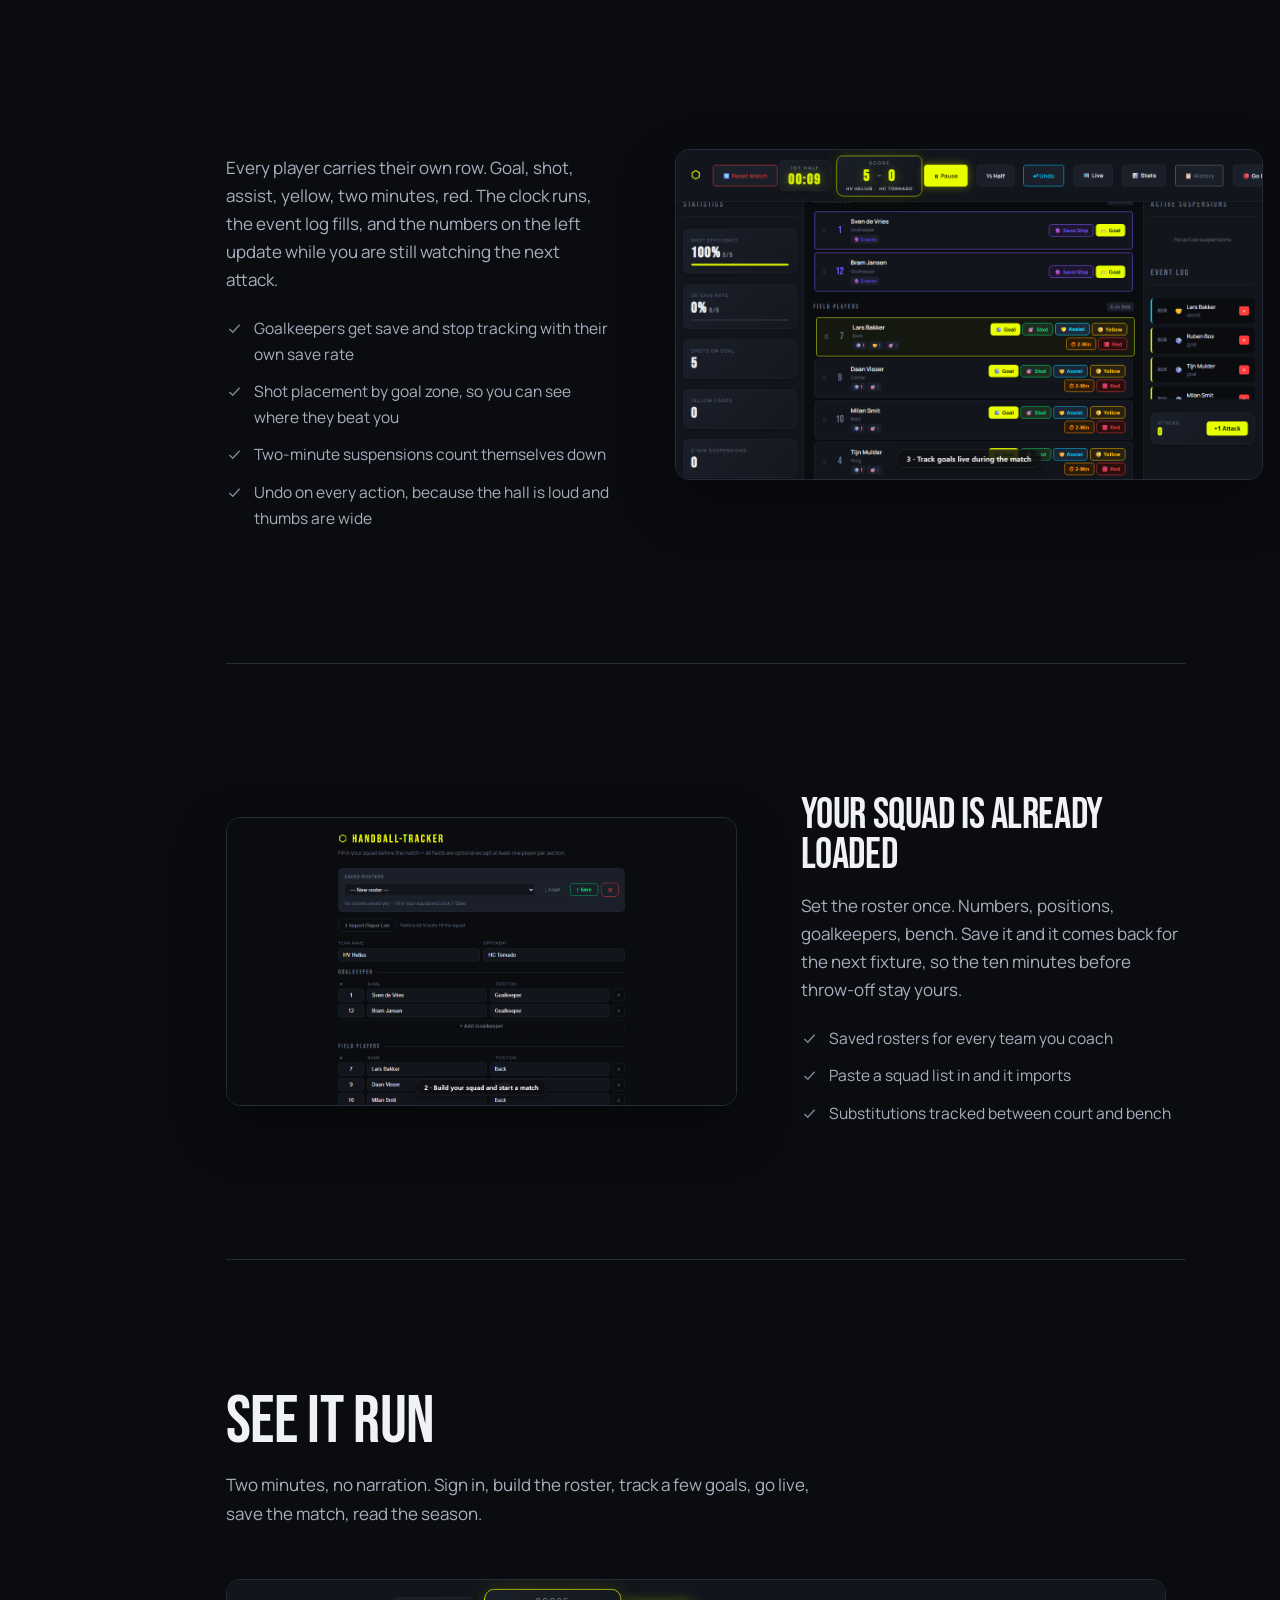
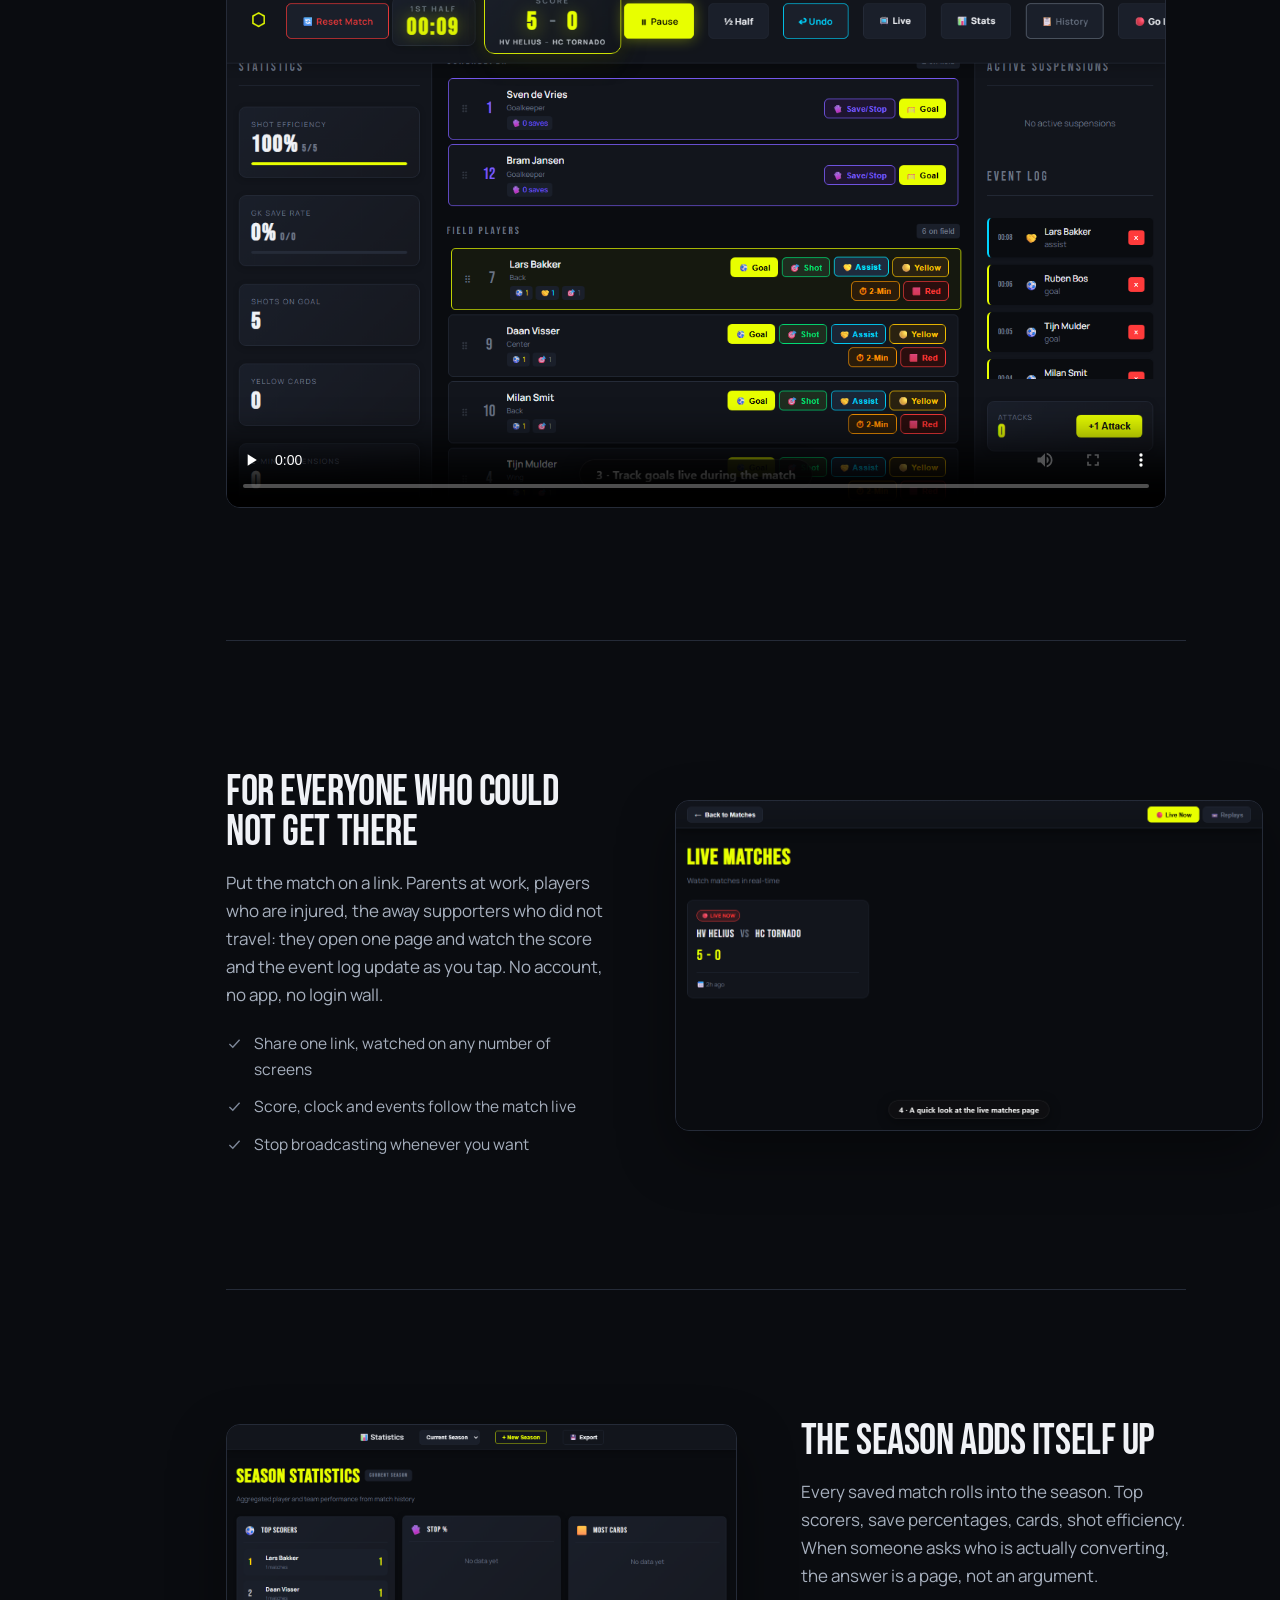
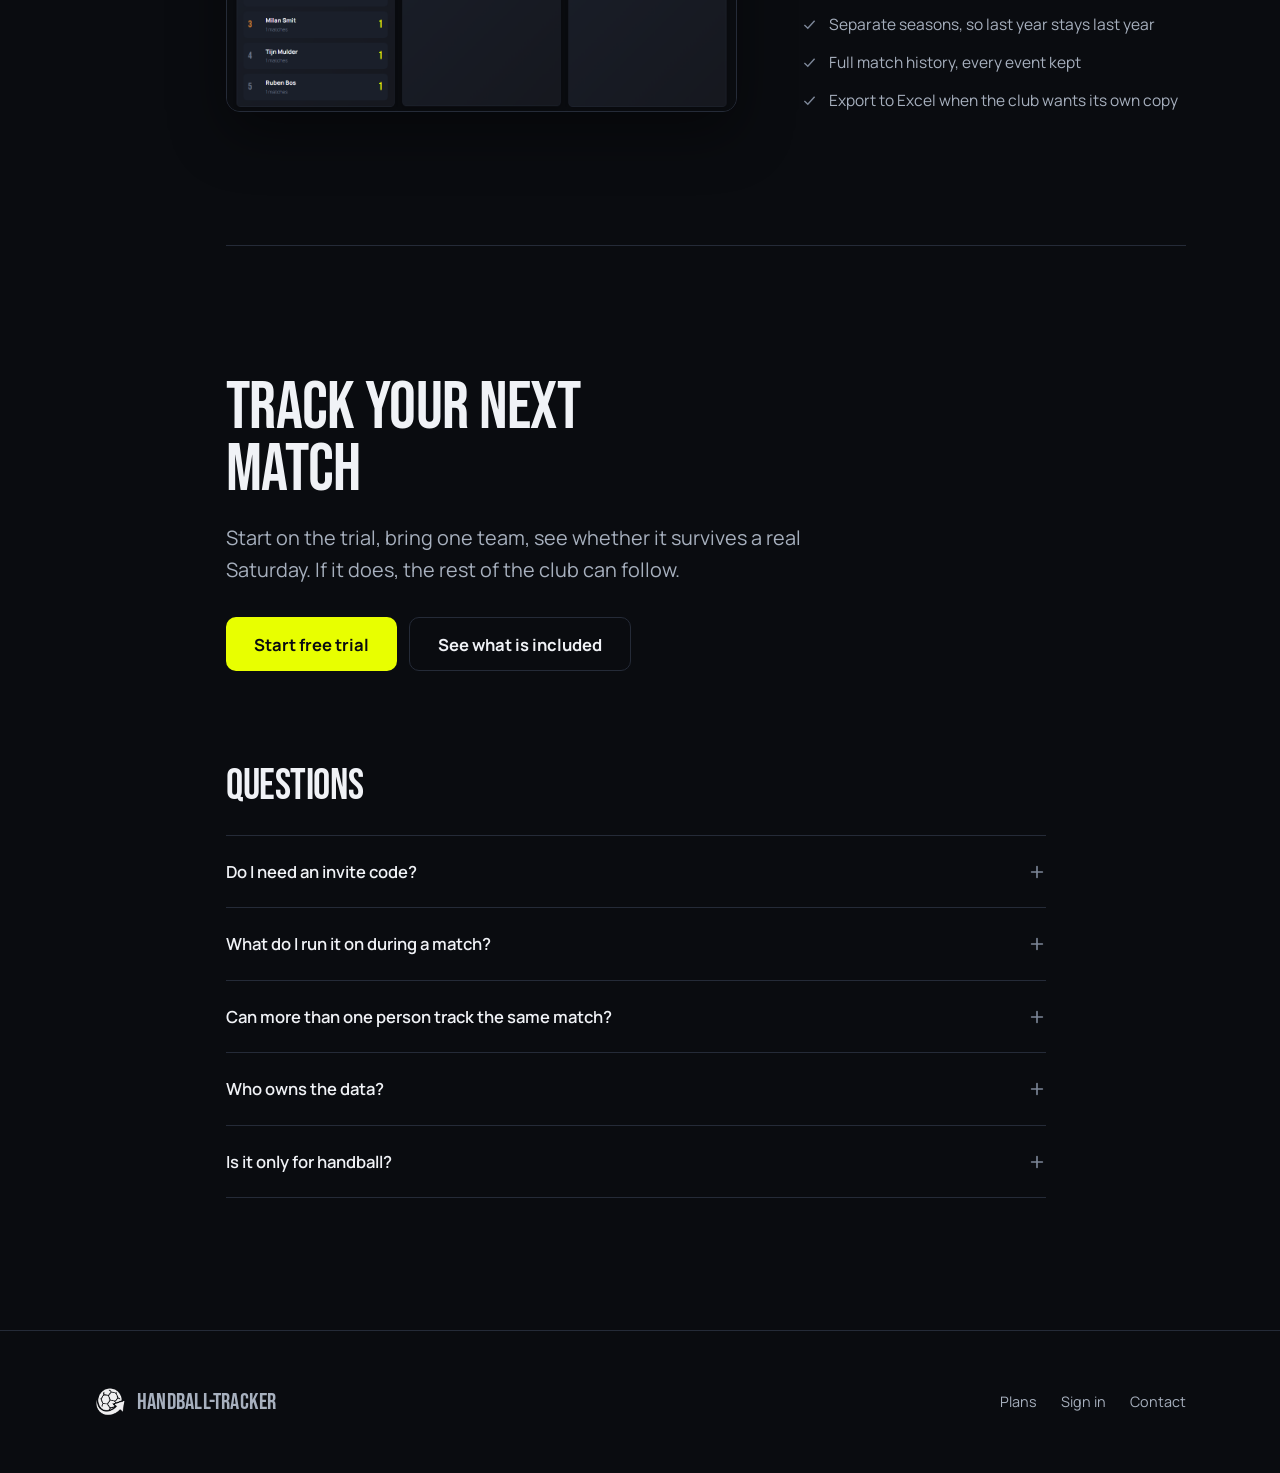
==== commit 4cdc8b5d: "Correct the contact address to info@handball-tracker.com All four mailto links pointed at info@handb" ====
--- a/index.html
+++ b/index.html
@@ -319,7 +319,7 @@
     <ul class="footer-links">
       <li><a href="pricing.html">Plans</a></li>
       <li><a href="https://app.handball-tracker.com/">Sign in</a></li>
-      <li><a href="mailto:info@handball-tracker.nl">Contact</a></li>
+      <li><a href="mailto:info@handball-tracker.com">Contact</a></li>
     </ul>
   </div>
 </footer>
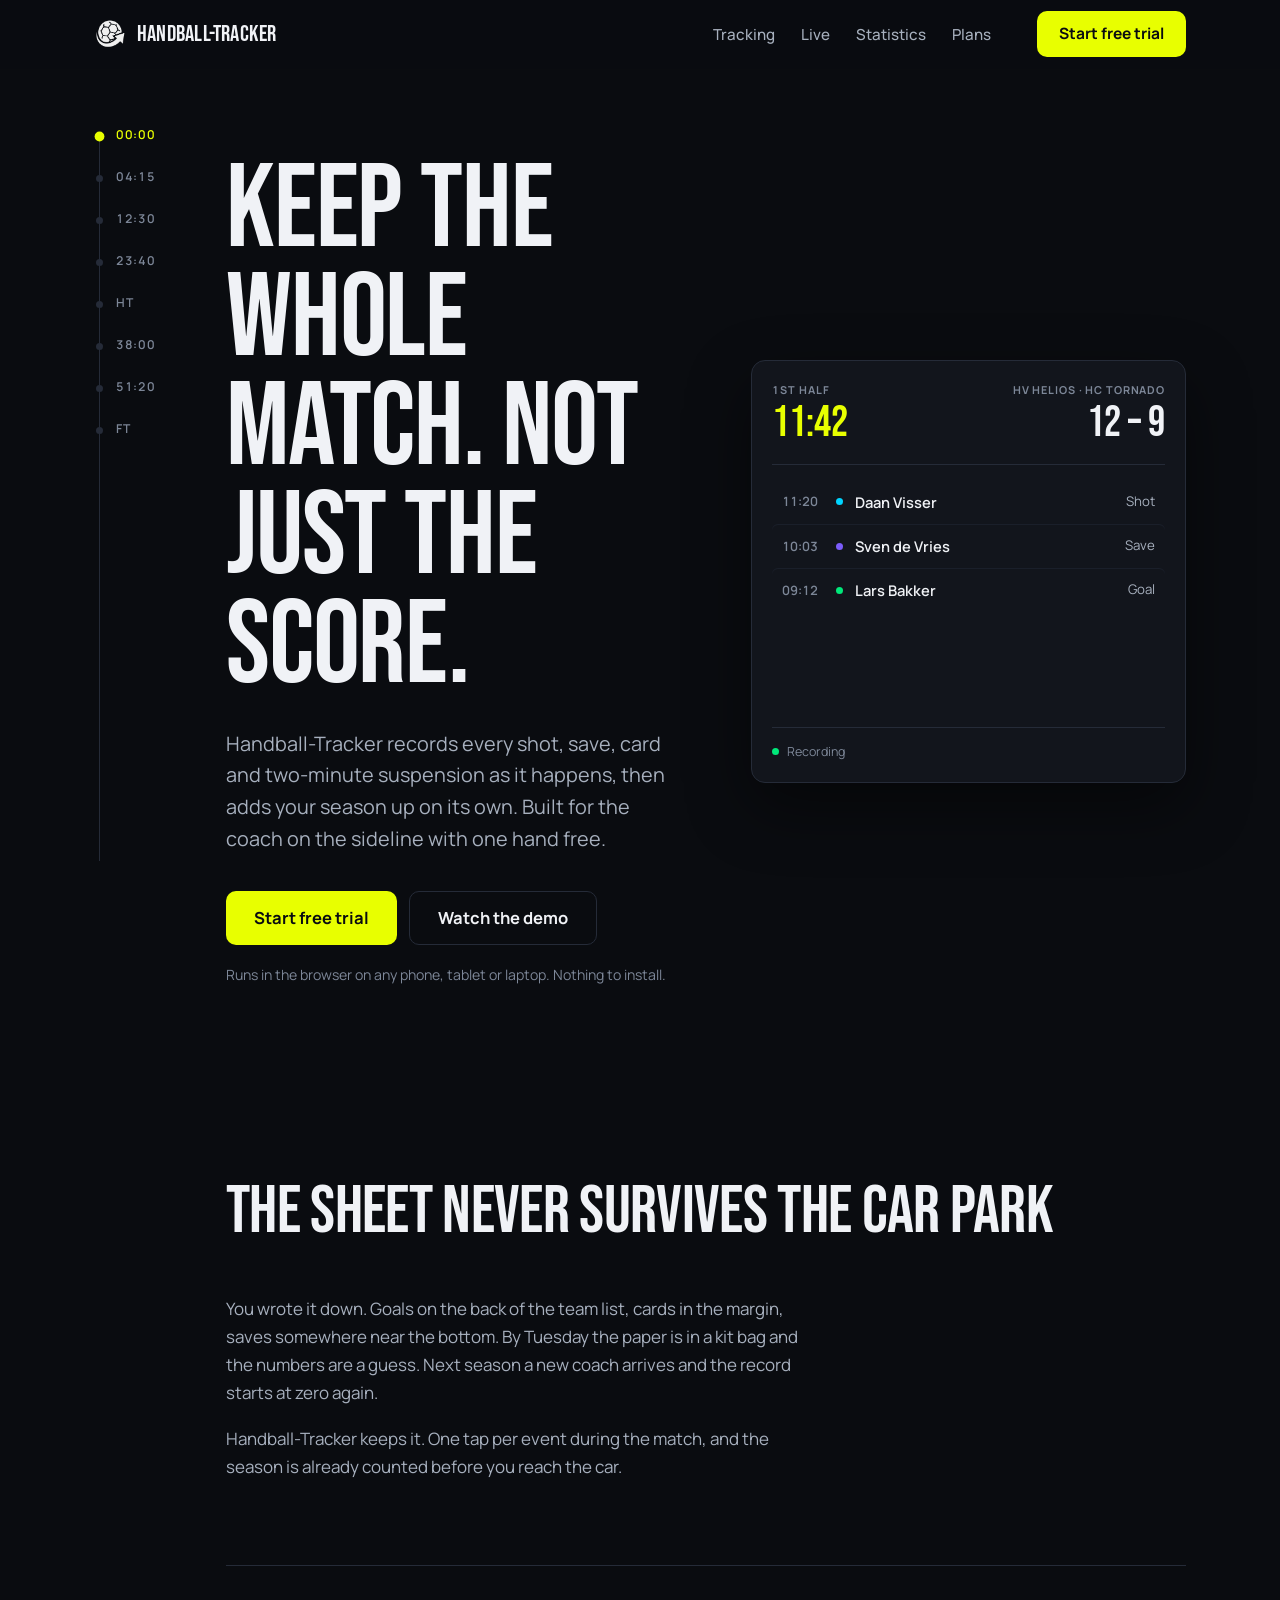
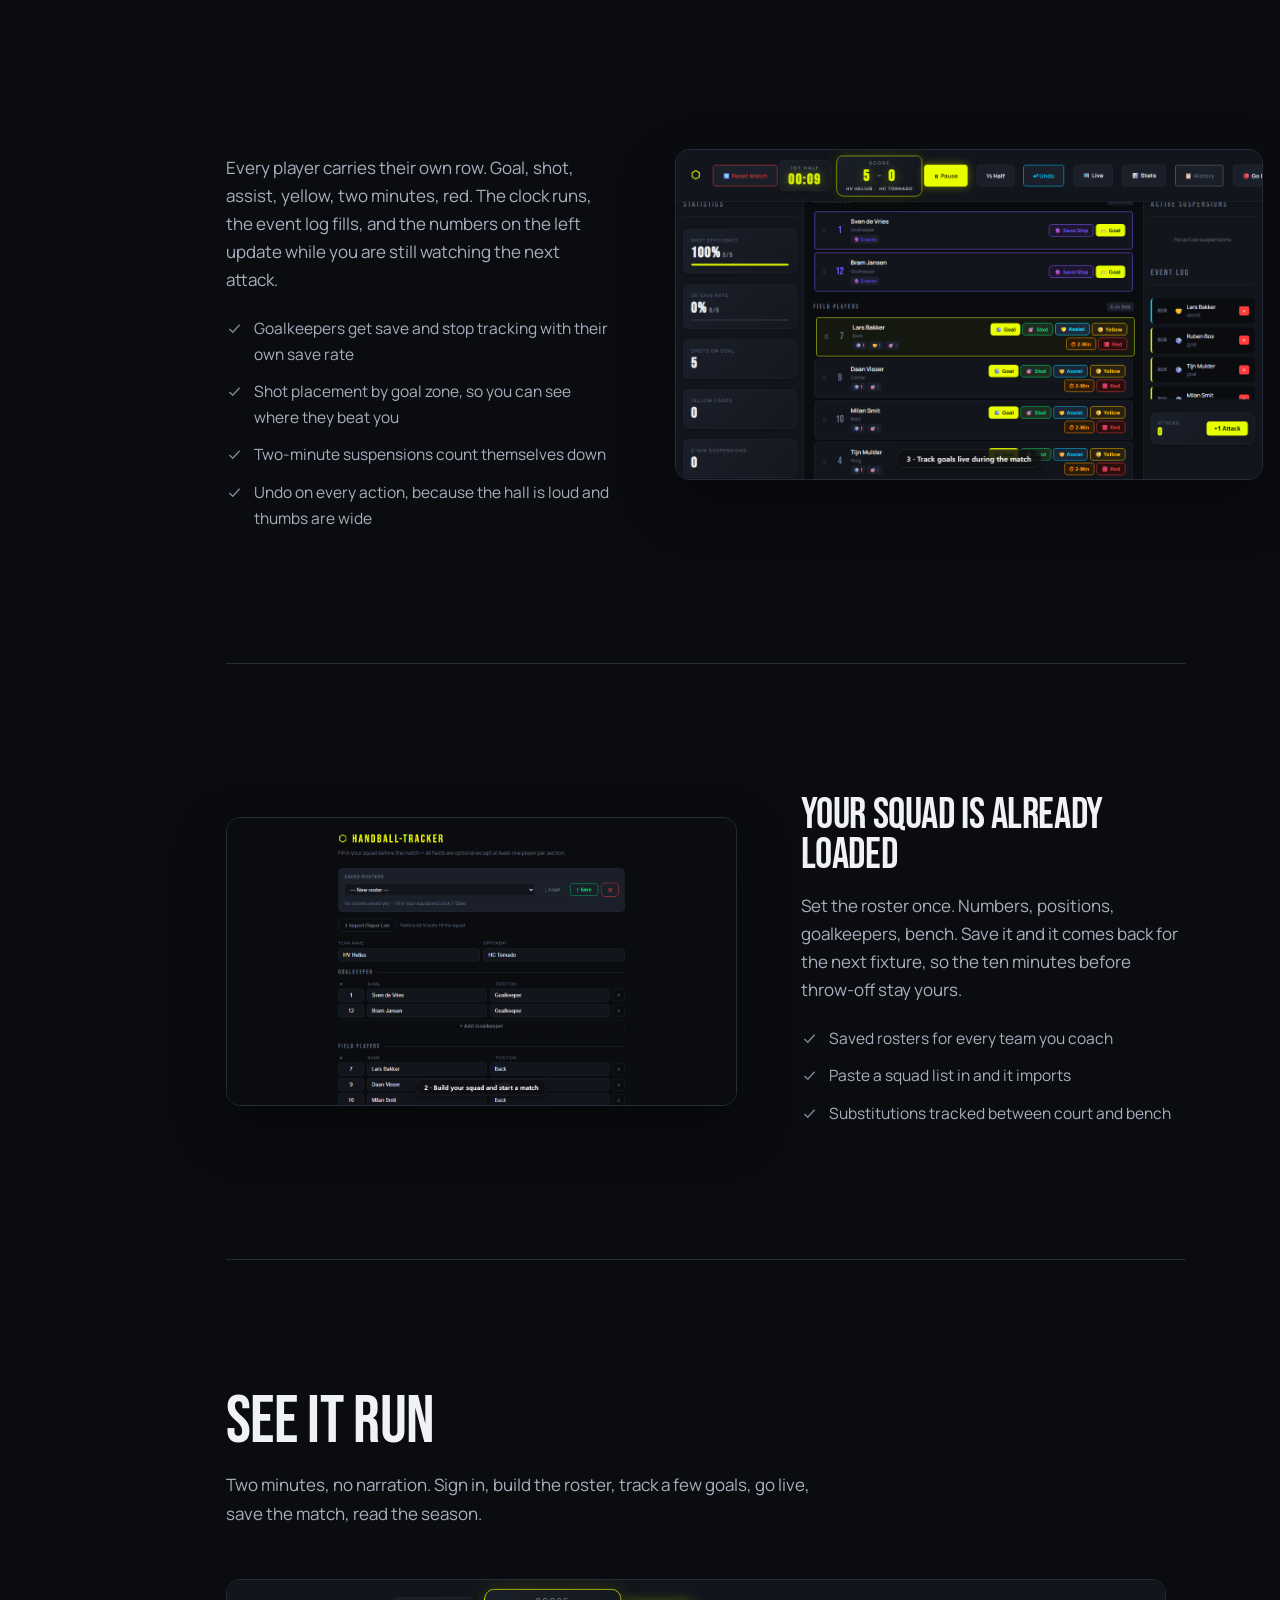
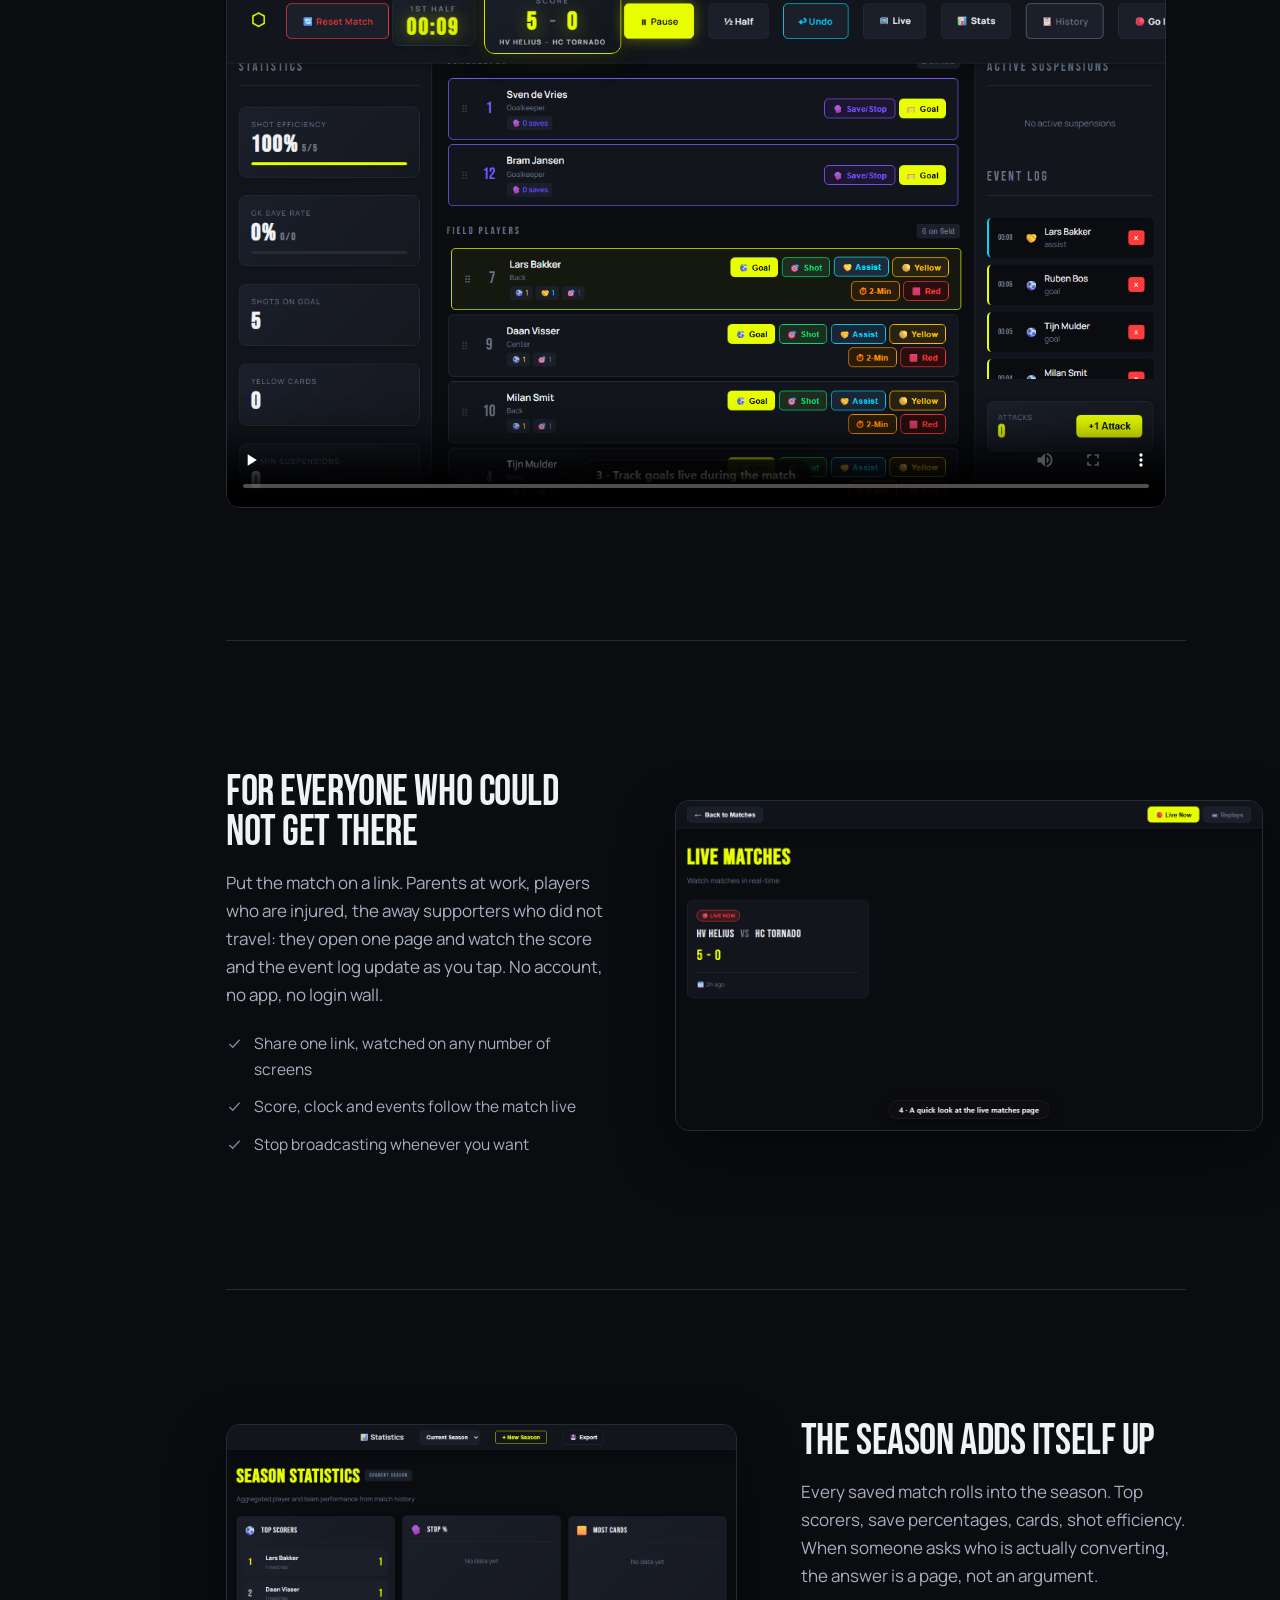
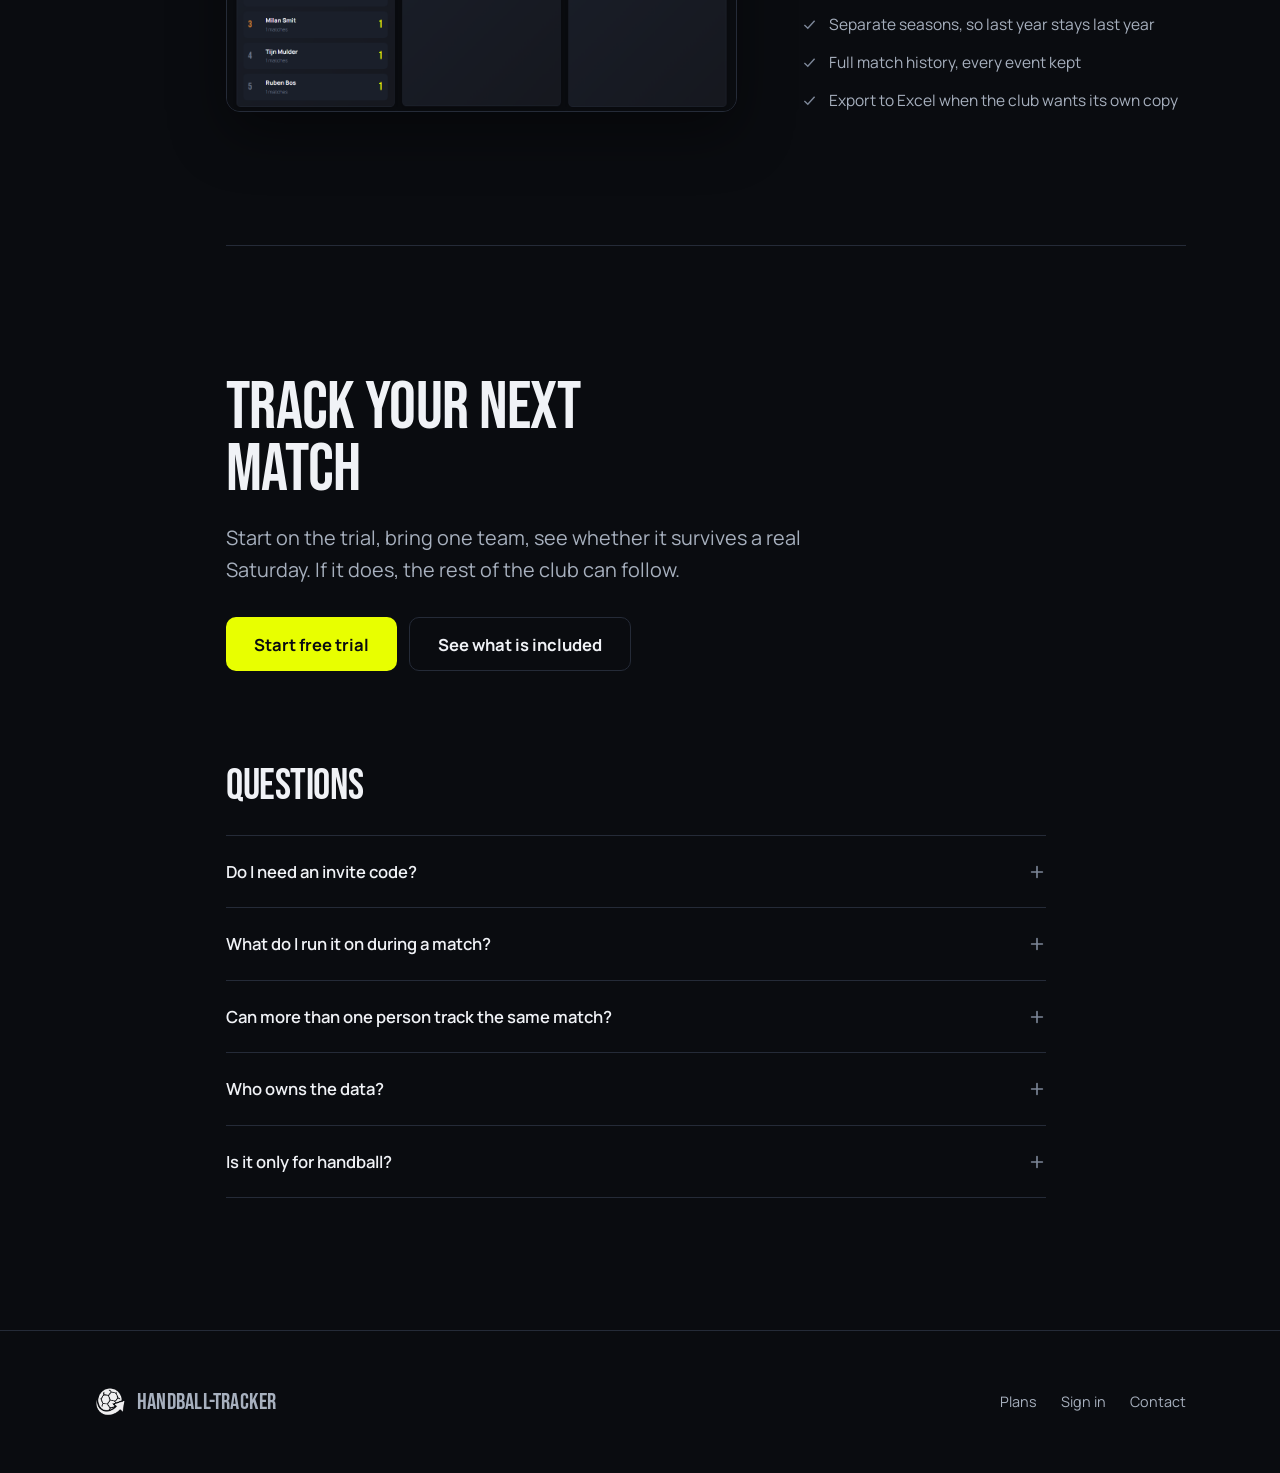
==== commit c3de50d3: "Serve a real favicon instead of the full-size logo The favicon was Logo.png at its native 428x389 an" ====
--- a/index.html
+++ b/index.html
@@ -10,7 +10,8 @@
 <meta property="og:description" content="Keep the whole match, not just the score. Live match tracking, live broadcast, and season statistics for handball coaches and clubs.">
 <meta property="og:type" content="website">
 
-<link rel="icon" href="Logo.png">
+<link rel="icon" href="favicon-32.png" sizes="32x32">
+<link rel="apple-touch-icon" href="favicon-180.png">
 
 <link rel="preconnect" href="https://fonts.googleapis.com">
 <link rel="preconnect" href="https://fonts.gstatic.com" crossorigin>
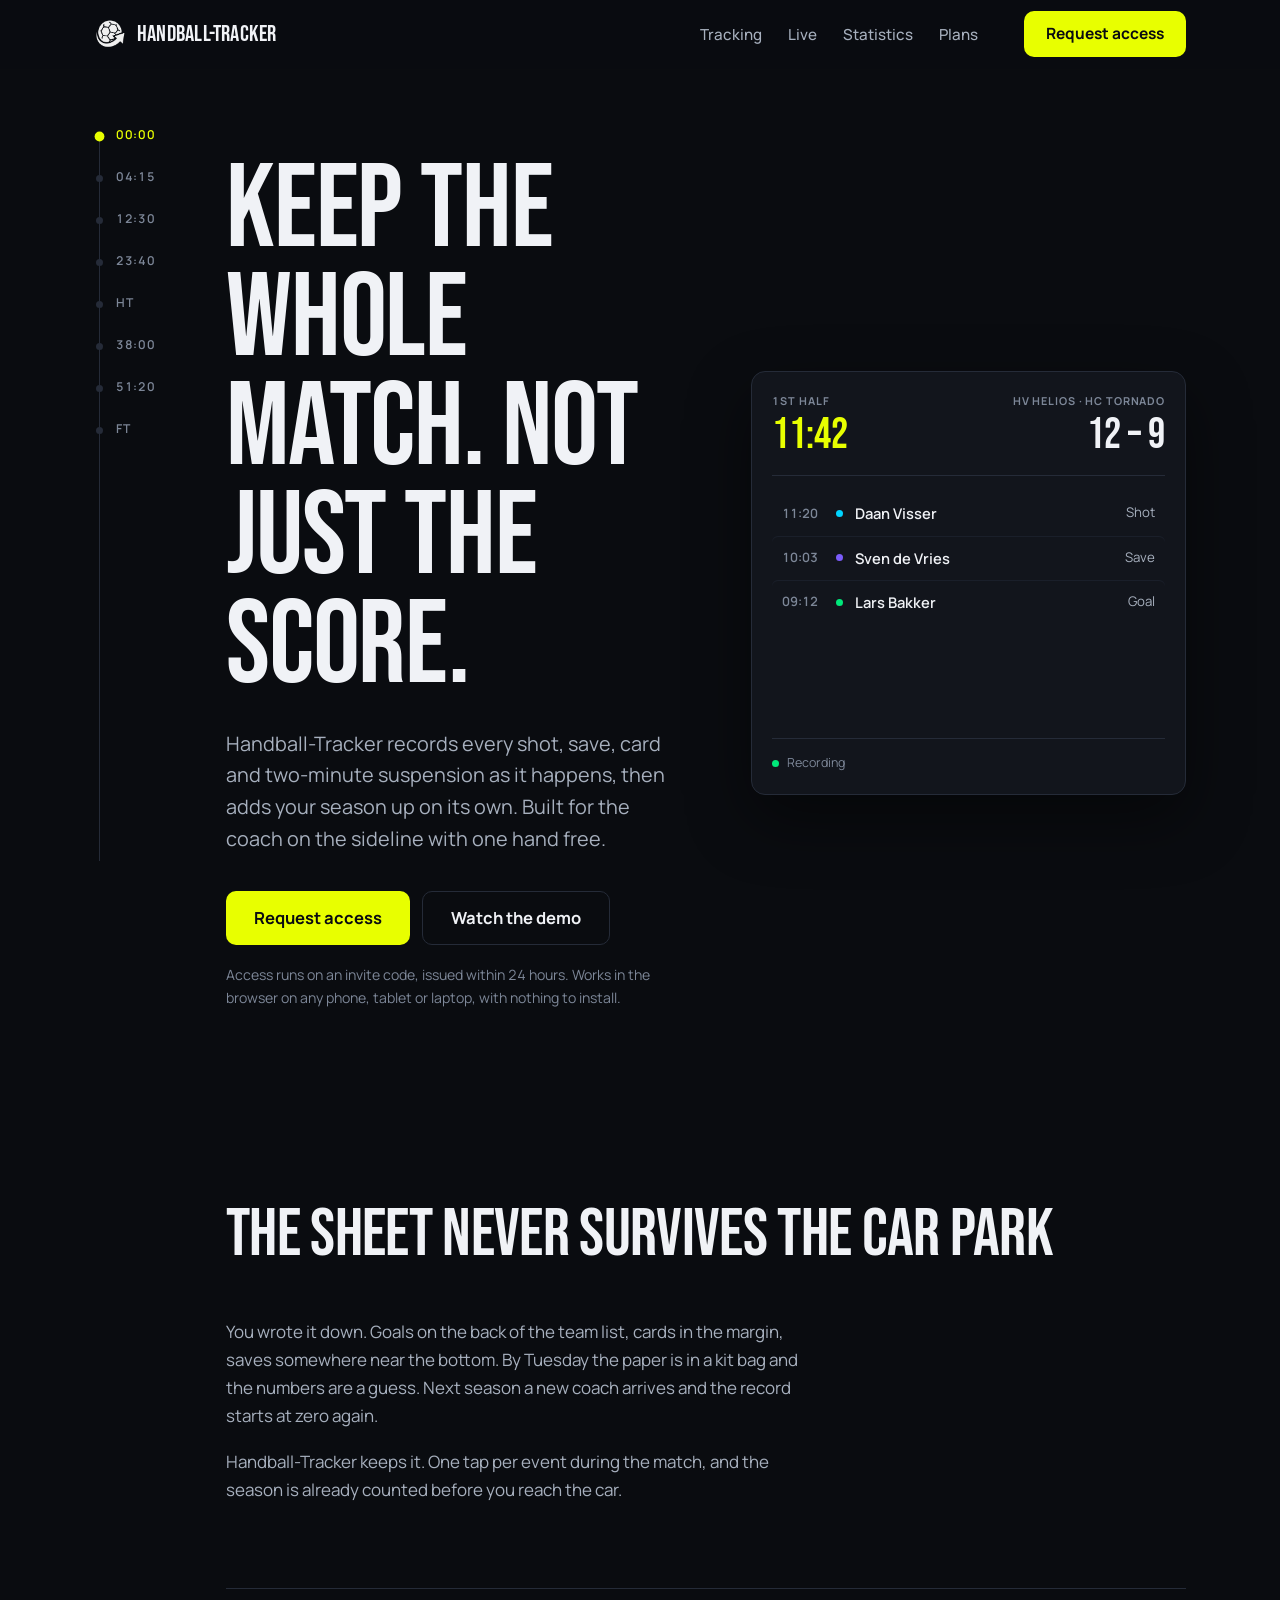
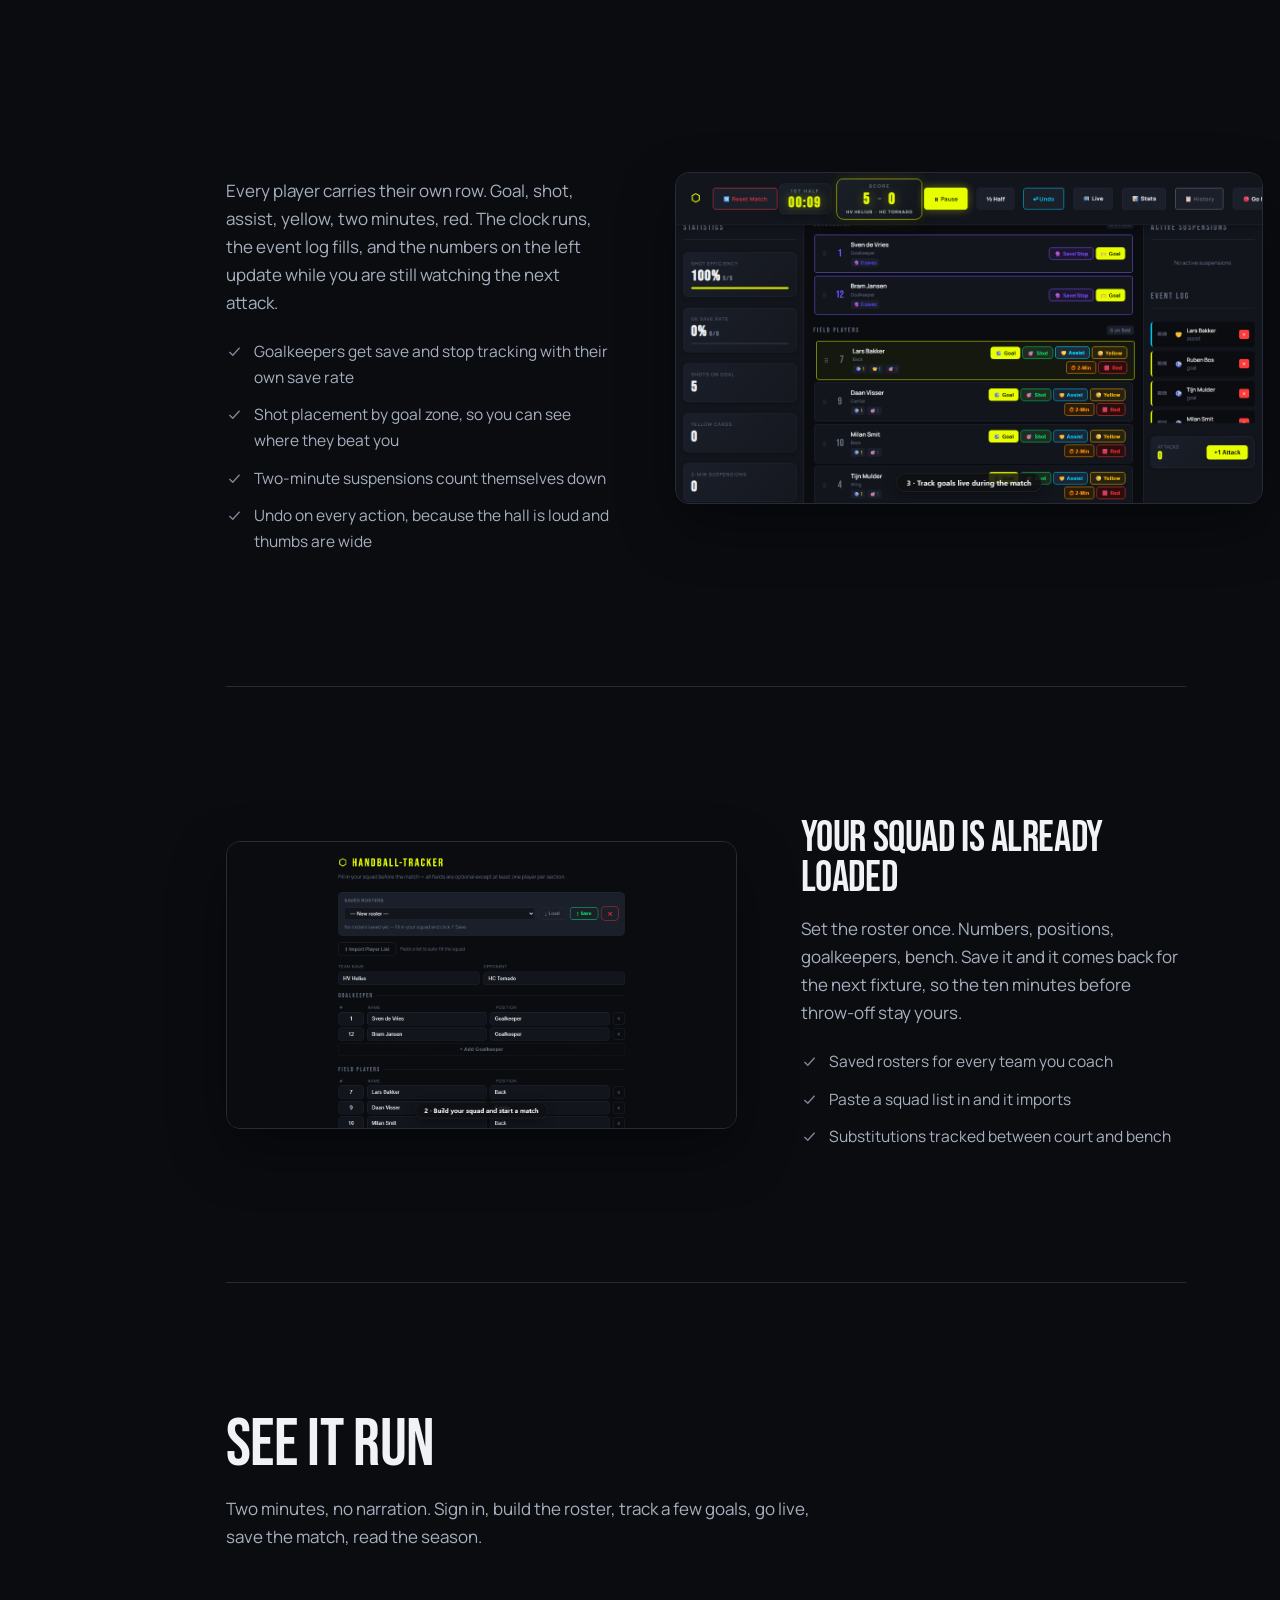
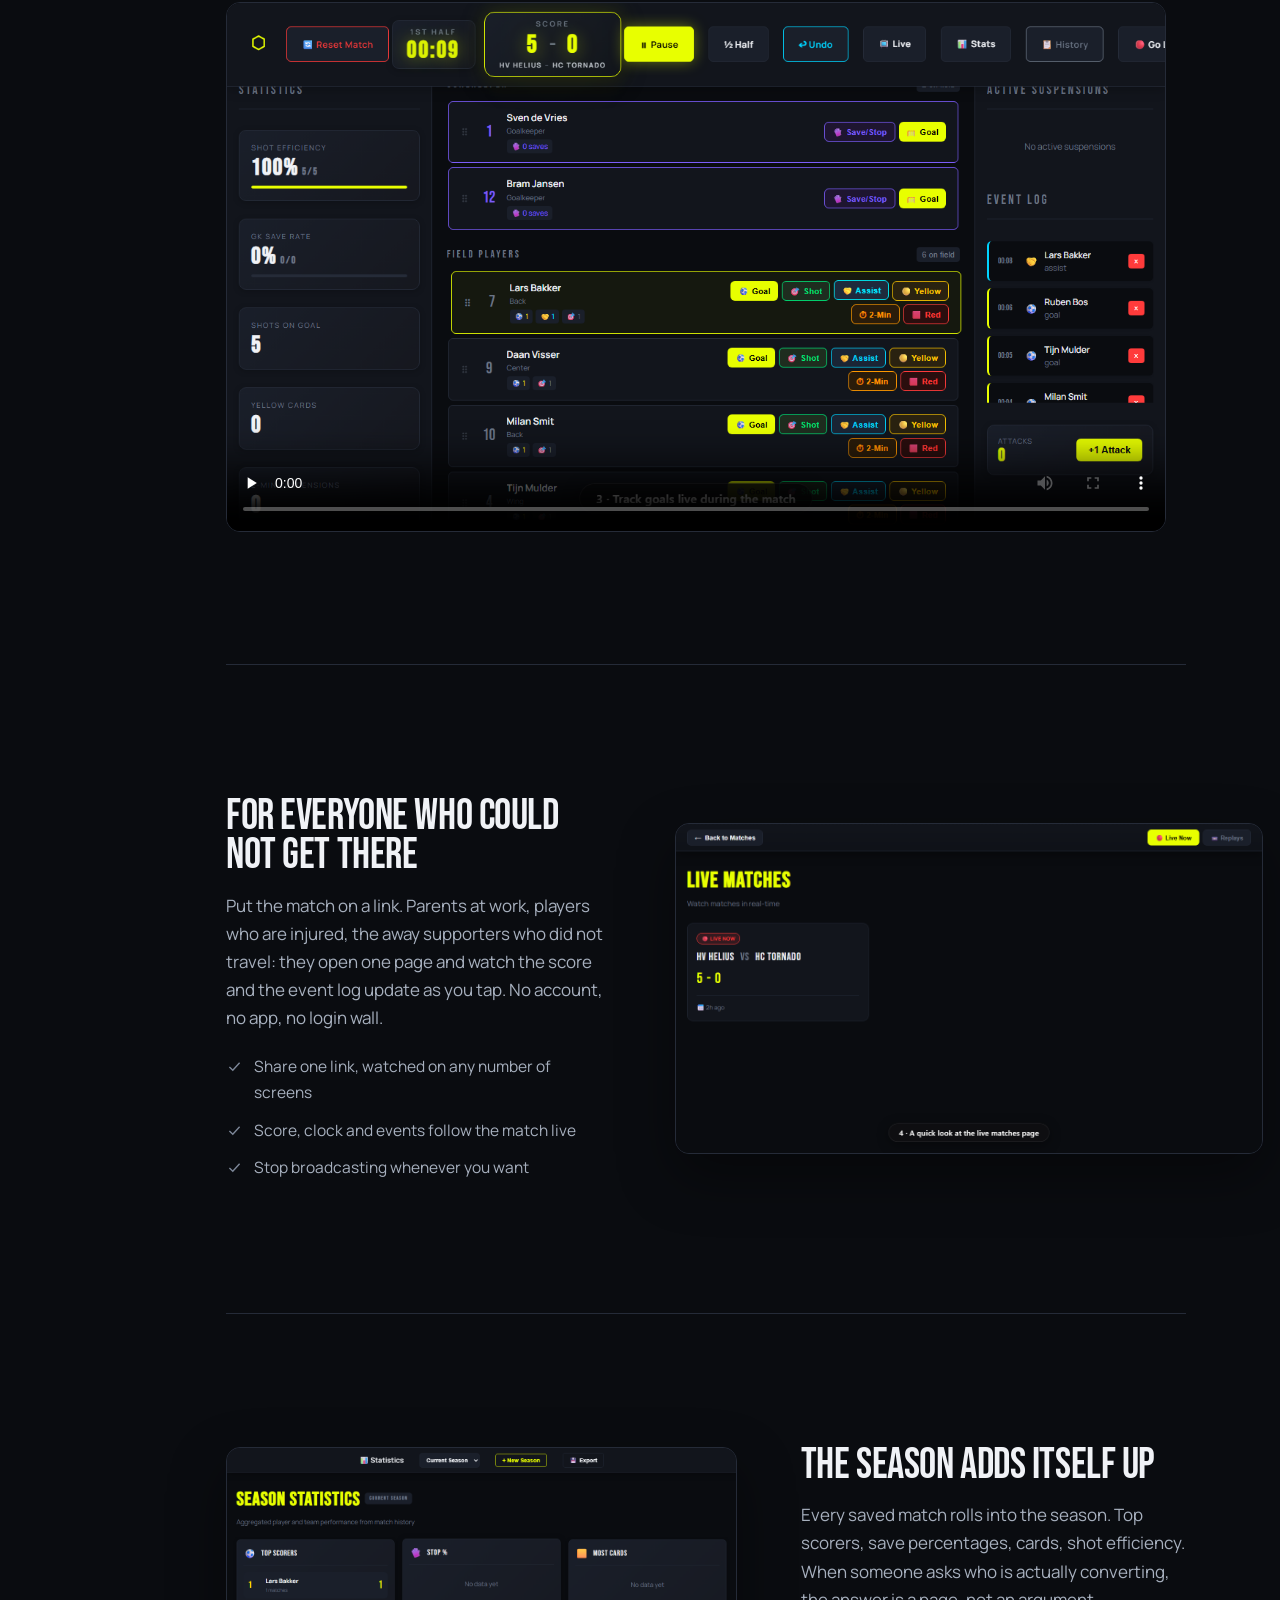
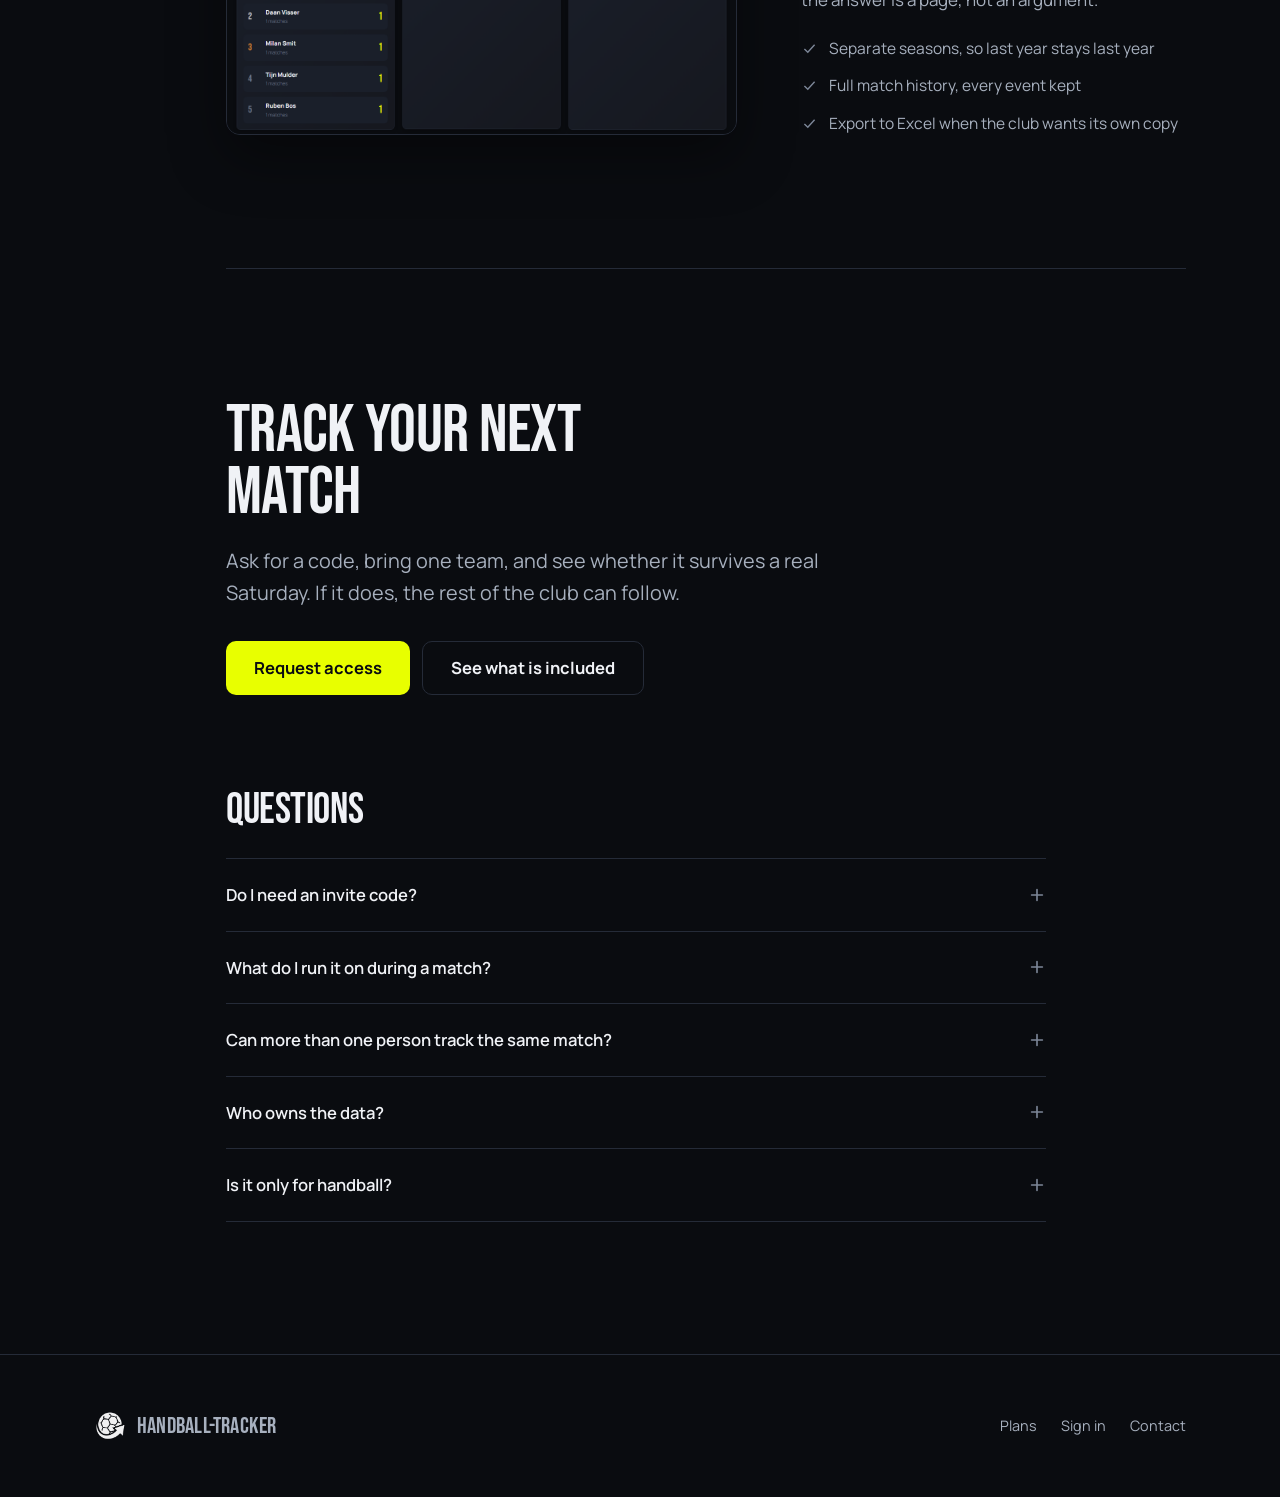
==== commit 6b8cd88b: "Point the call to action at the access request form All six trial buttons now open the personal acce" ====
--- a/index.html
+++ b/index.html
@@ -34,7 +34,7 @@
       <li><a href="#stats">Statistics</a></li>
       <li><a href="pricing.html">Plans</a></li>
     </ul>
-    <a class="btn btn-primary" href="https://app.handball-tracker.com/">Start free trial</a>
+    <a class="btn btn-primary" href="https://app.handball-tracker.com/?request=access">Request access</a>
   </div>
 </header>
 
@@ -69,11 +69,12 @@
             with one hand free.
           </p>
           <div class="hero-cta reveal-d2" data-reveal>
-            <a class="btn btn-primary btn-lg" href="https://app.handball-tracker.com/">Start free trial</a>
+            <a class="btn btn-primary btn-lg" href="https://app.handball-tracker.com/?request=access">Request access</a>
             <a class="btn btn-ghost btn-lg" href="#demo">Watch the demo</a>
           </div>
           <p class="hero-note reveal-d2" data-reveal>
-            Runs in the browser on any phone, tablet or laptop. Nothing to install.
+            Access runs on an invite code, issued within 24 hours. Works in the browser on any
+            phone, tablet or laptop, with nothing to install.
           </p>
         </div>
 
@@ -238,11 +239,11 @@
       <div class="closing">
         <h2 class="display d-1" data-reveal>Track your next match</h2>
         <p class="lede reveal-d1" data-reveal style="margin-top:20px">
-          Start on the trial, bring one team, see whether it survives a real Saturday. If it
+          Ask for a code, bring one team, and see whether it survives a real Saturday. If it
           does, the rest of the club can follow.
         </p>
         <div class="hero-cta reveal-d2" data-reveal>
-          <a class="btn btn-primary btn-lg" href="https://app.handball-tracker.com/">Start free trial</a>
+          <a class="btn btn-primary btn-lg" href="https://app.handball-tracker.com/?request=access">Request access</a>
           <a class="btn btn-ghost btn-lg" href="pricing.html">See what is included</a>
         </div>
       </div>
@@ -256,8 +257,8 @@
           </summary>
           <div class="faq-a">
             <p>Yes. Accounts are created with an invite code while the product is in early
-            access. If your club already uses it, ask whoever set it up. If not, request a
-            personal code from the sign-in screen and you will have one back shortly.</p>
+            access. If your club already uses it, ask whoever set it up. If not, use Request
+            access above and a personal code comes back within 24 hours.</p>
           </div>
         </details>
         <details class="faq-item">
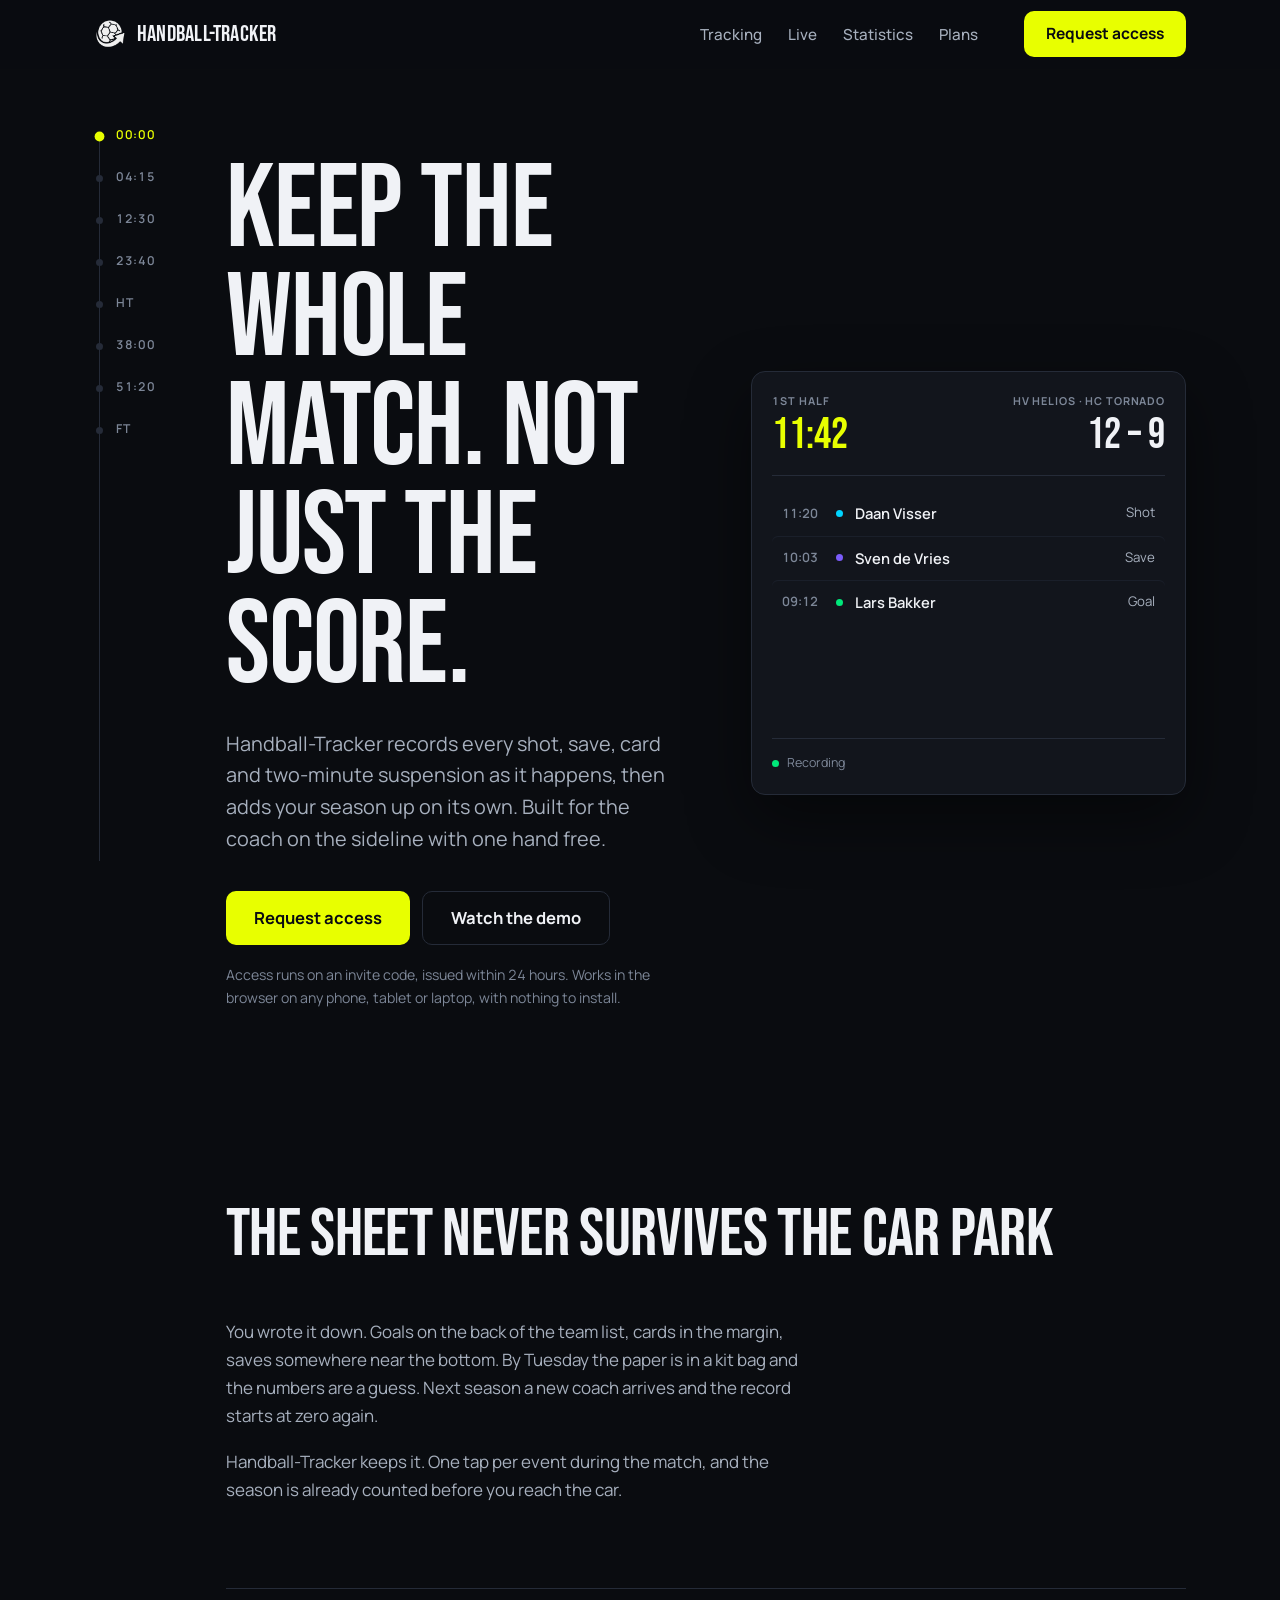
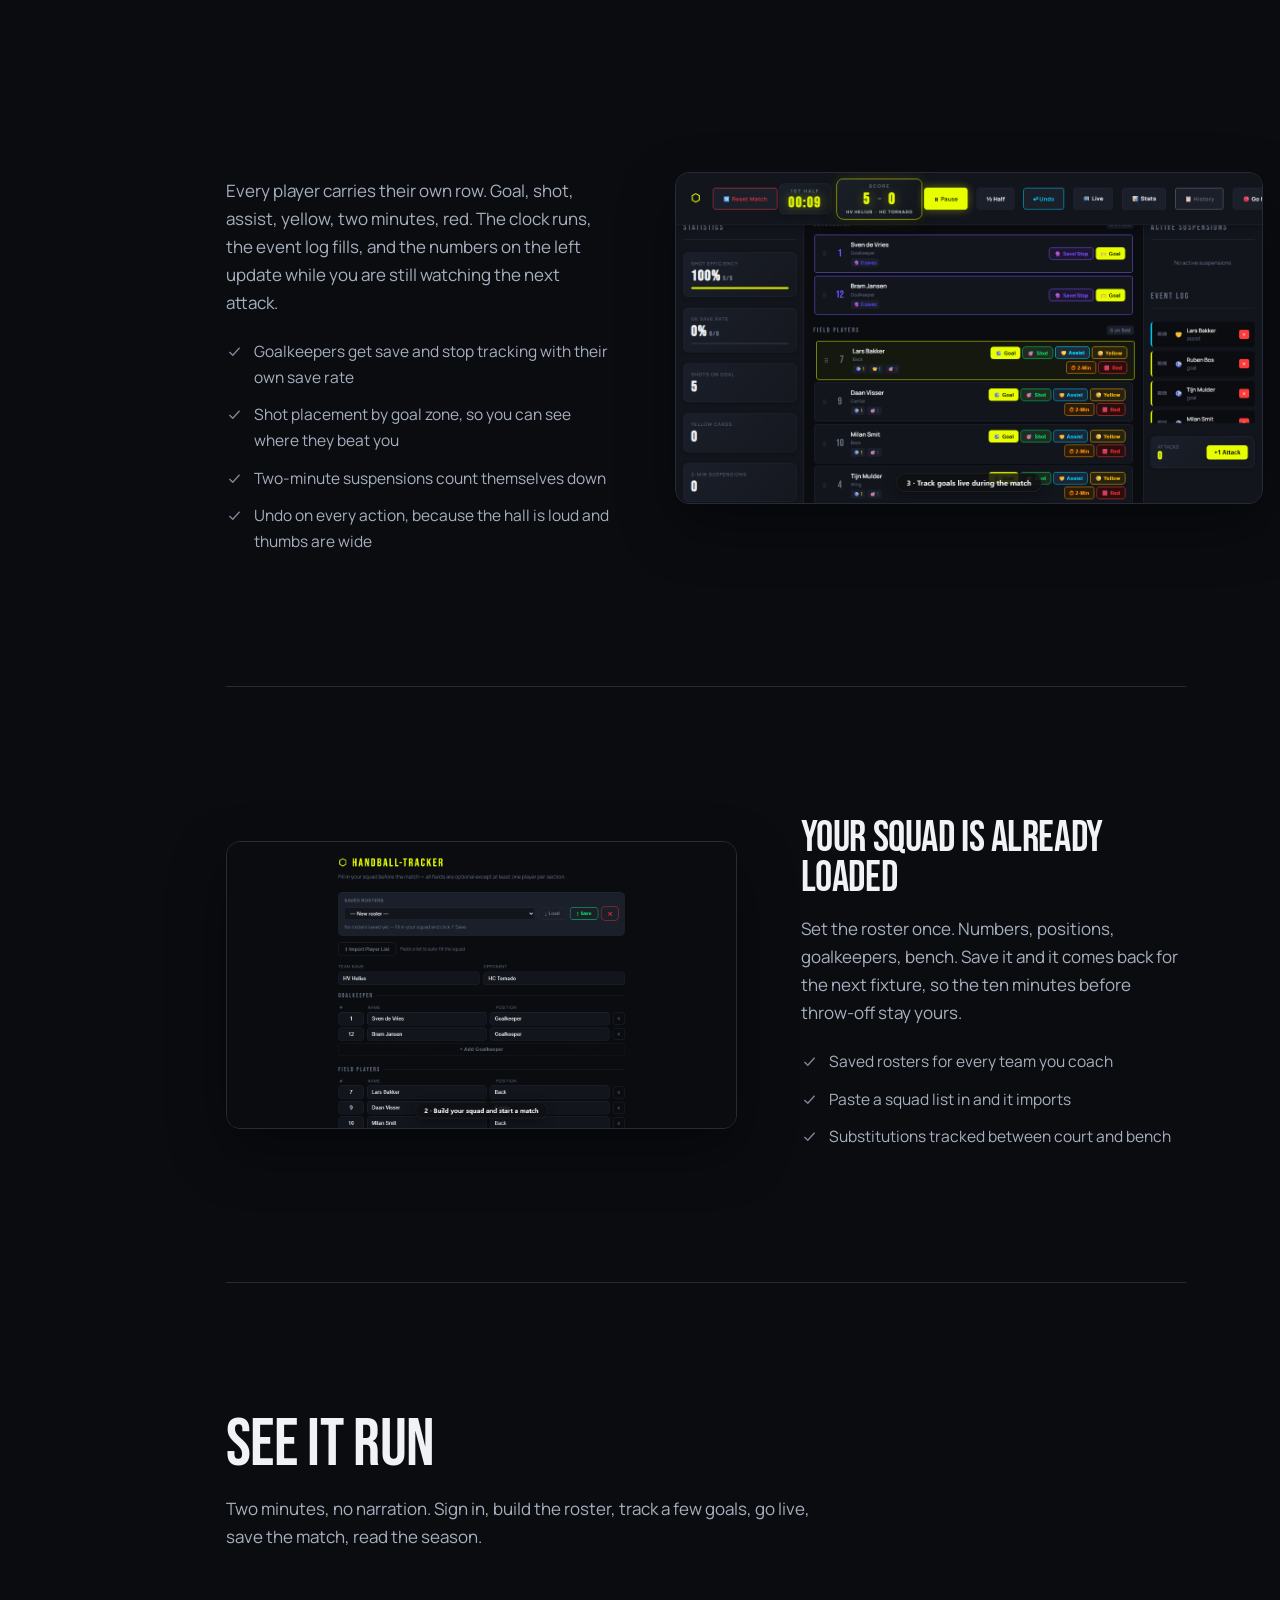
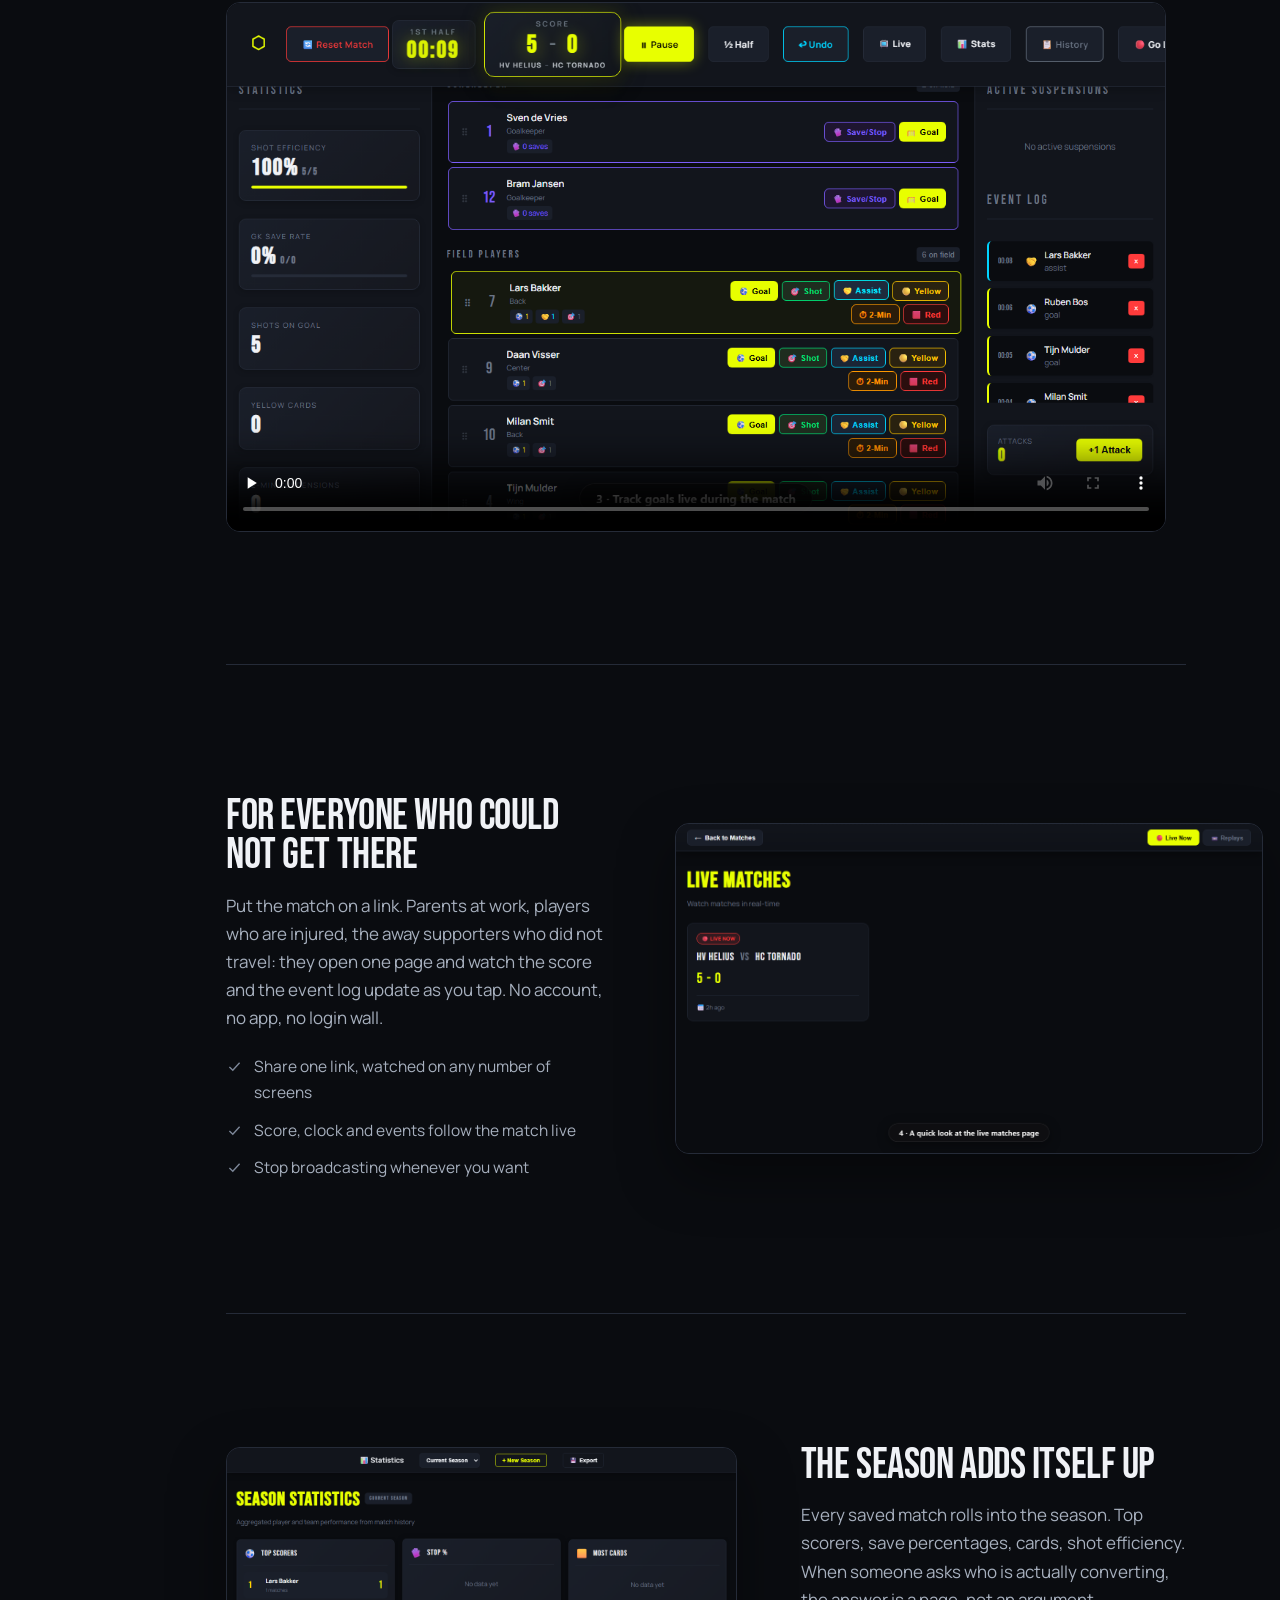
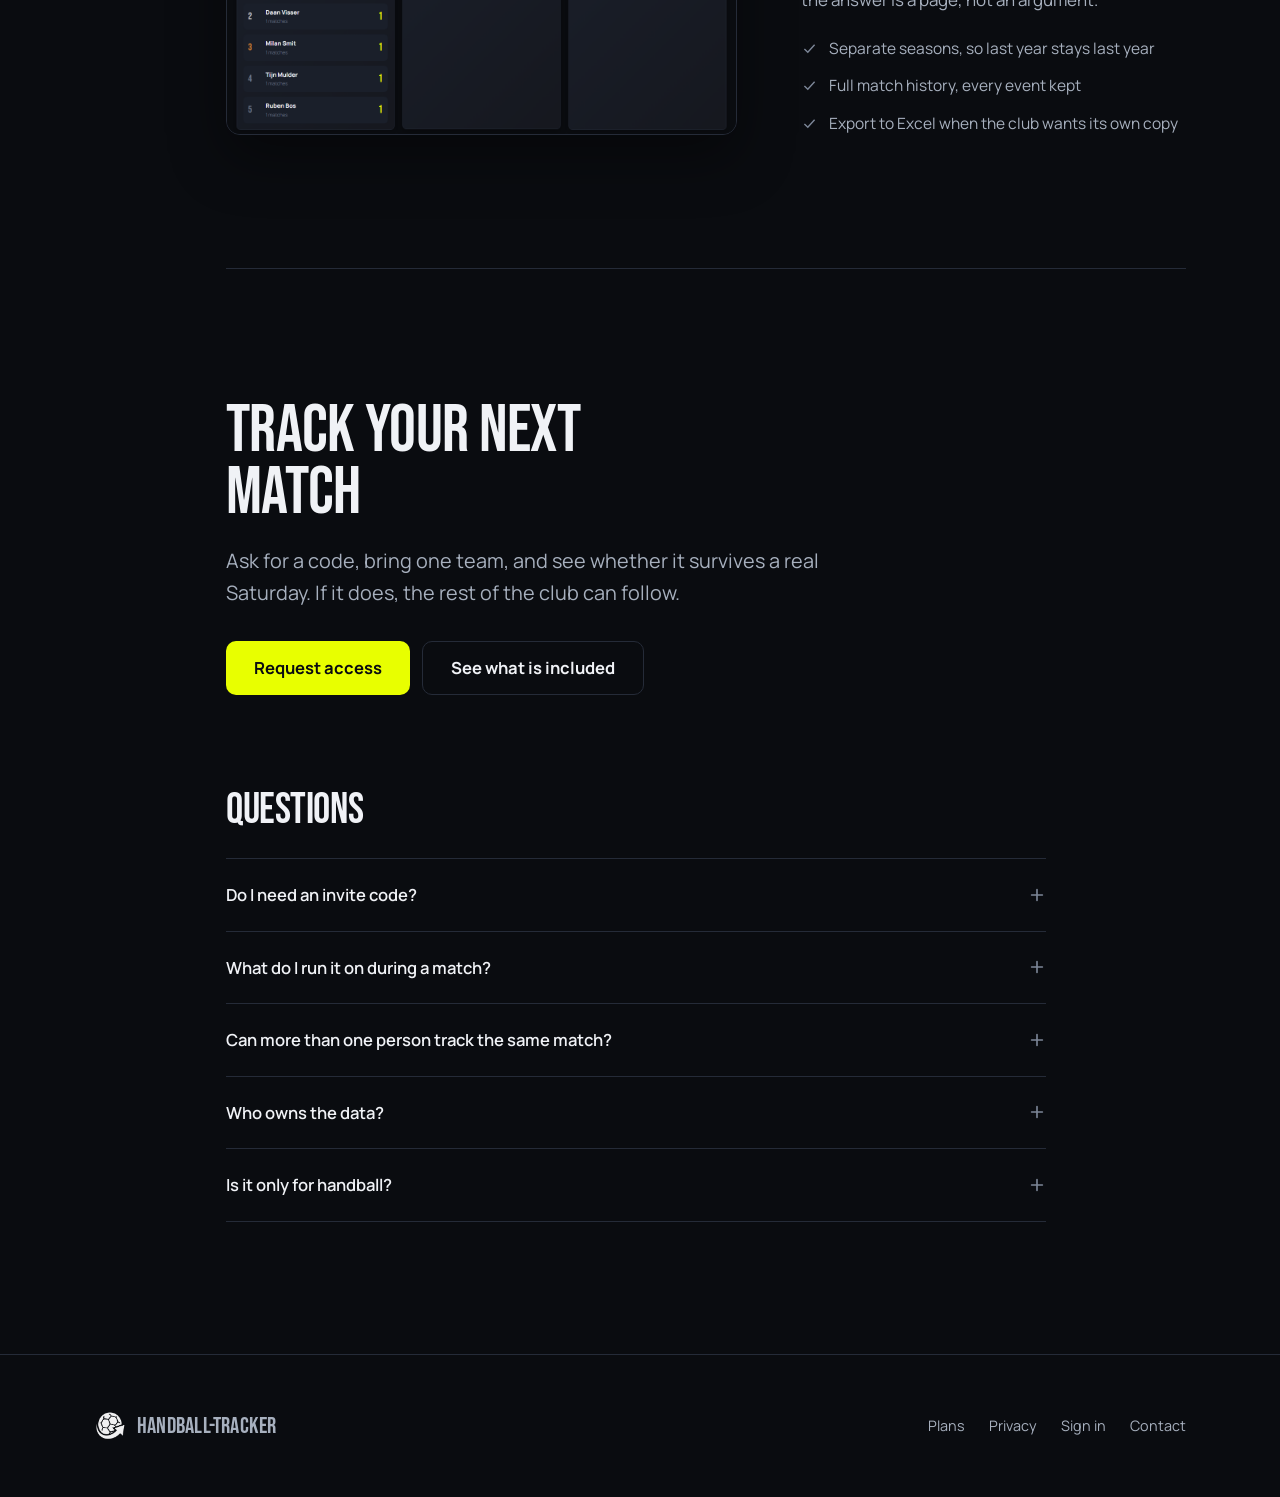
==== commit 482ab354: "Add a Dutch privacy statement and link it from both footers Article 13 AVG requires informing people" ====
--- a/index.html
+++ b/index.html
@@ -320,6 +320,7 @@
     </a>
     <ul class="footer-links">
       <li><a href="pricing.html">Plans</a></li>
+      <li><a href="privacy.html">Privacy</a></li>
       <li><a href="https://app.handball-tracker.com/">Sign in</a></li>
       <li><a href="mailto:info@handball-tracker.com">Contact</a></li>
     </ul>
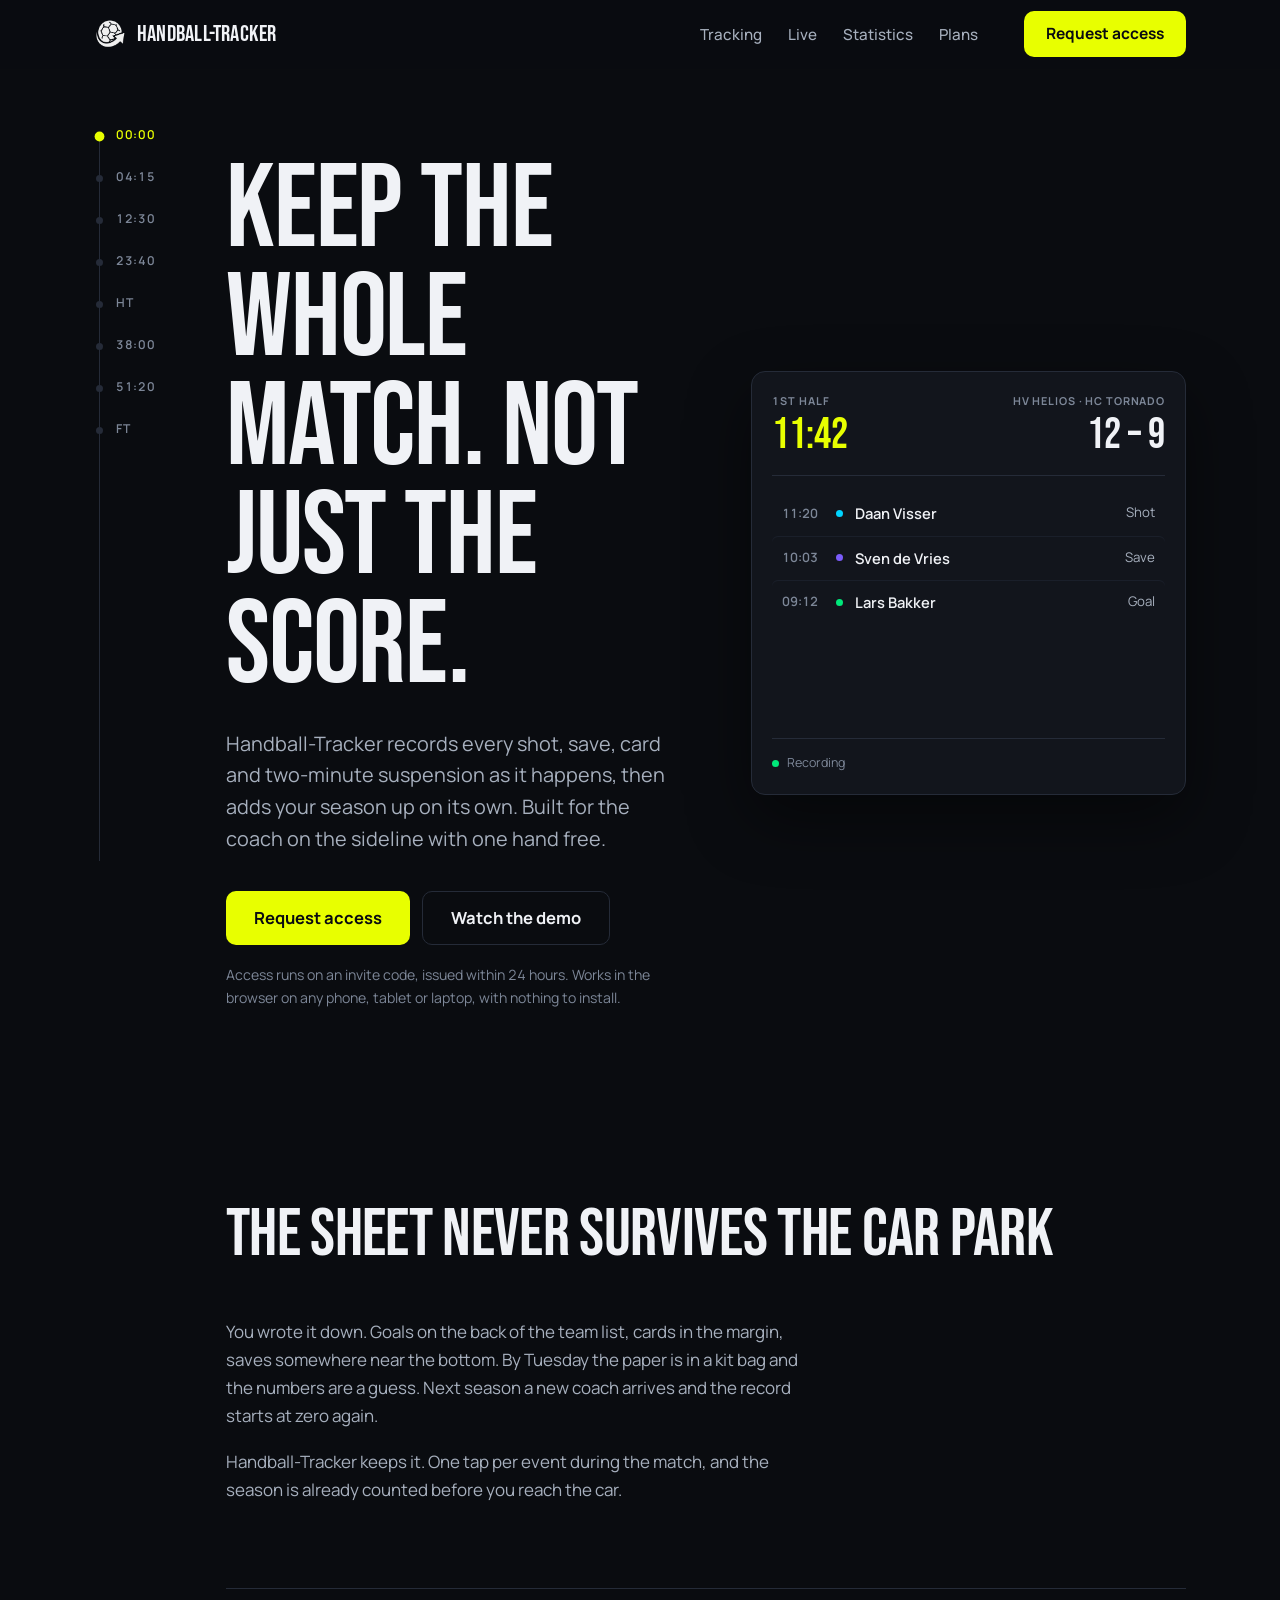
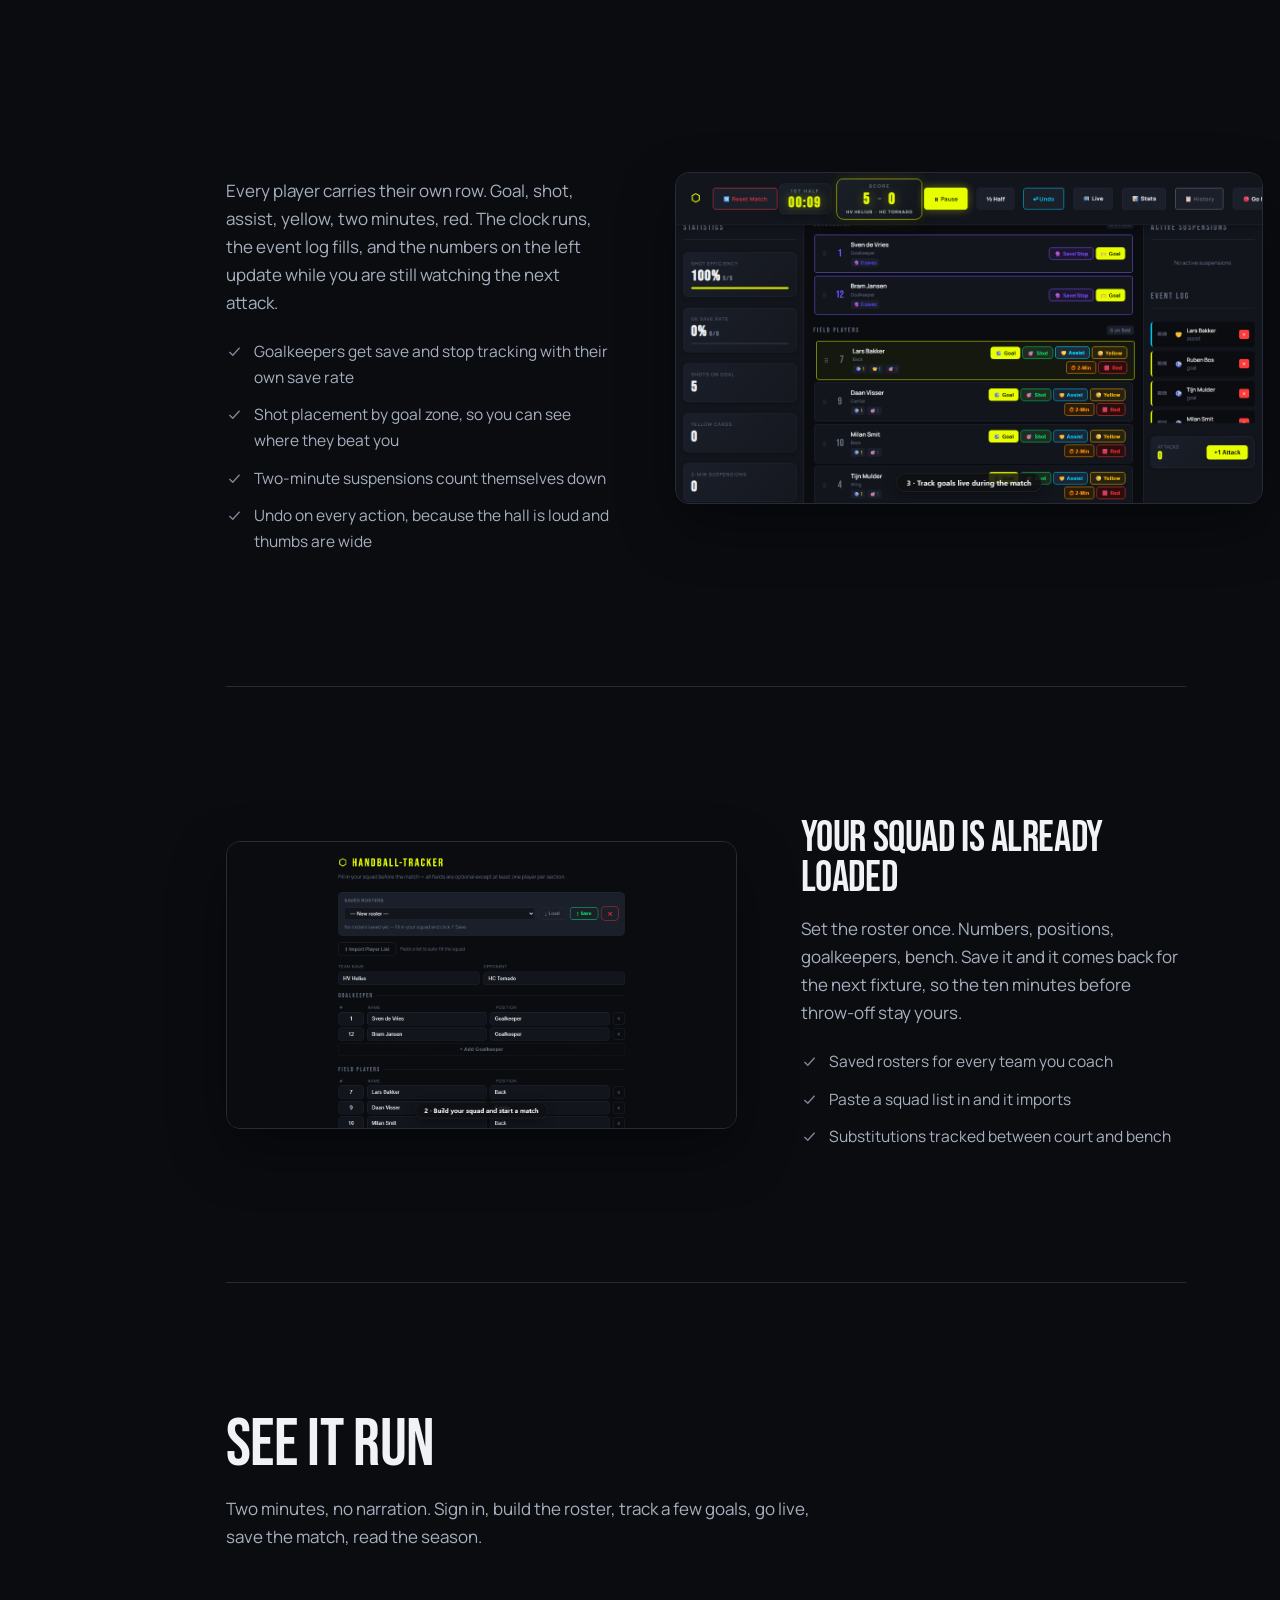
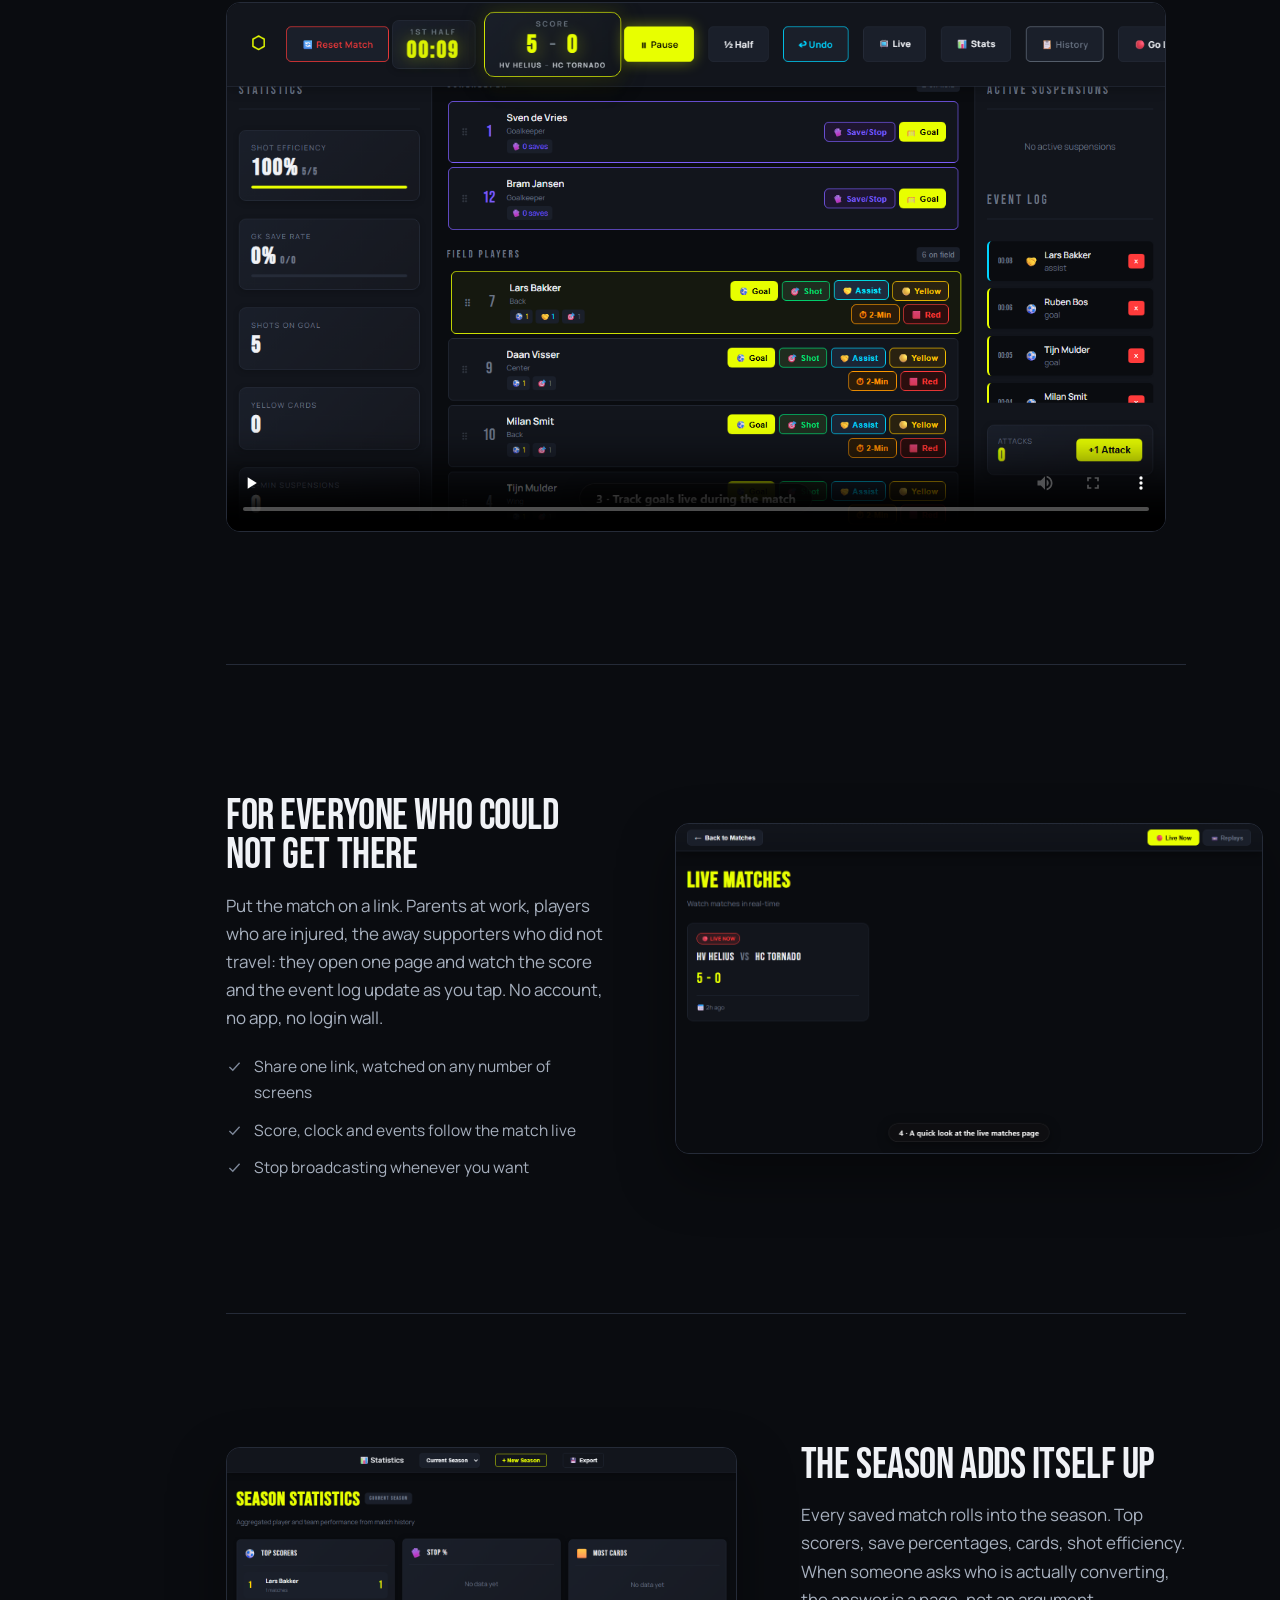
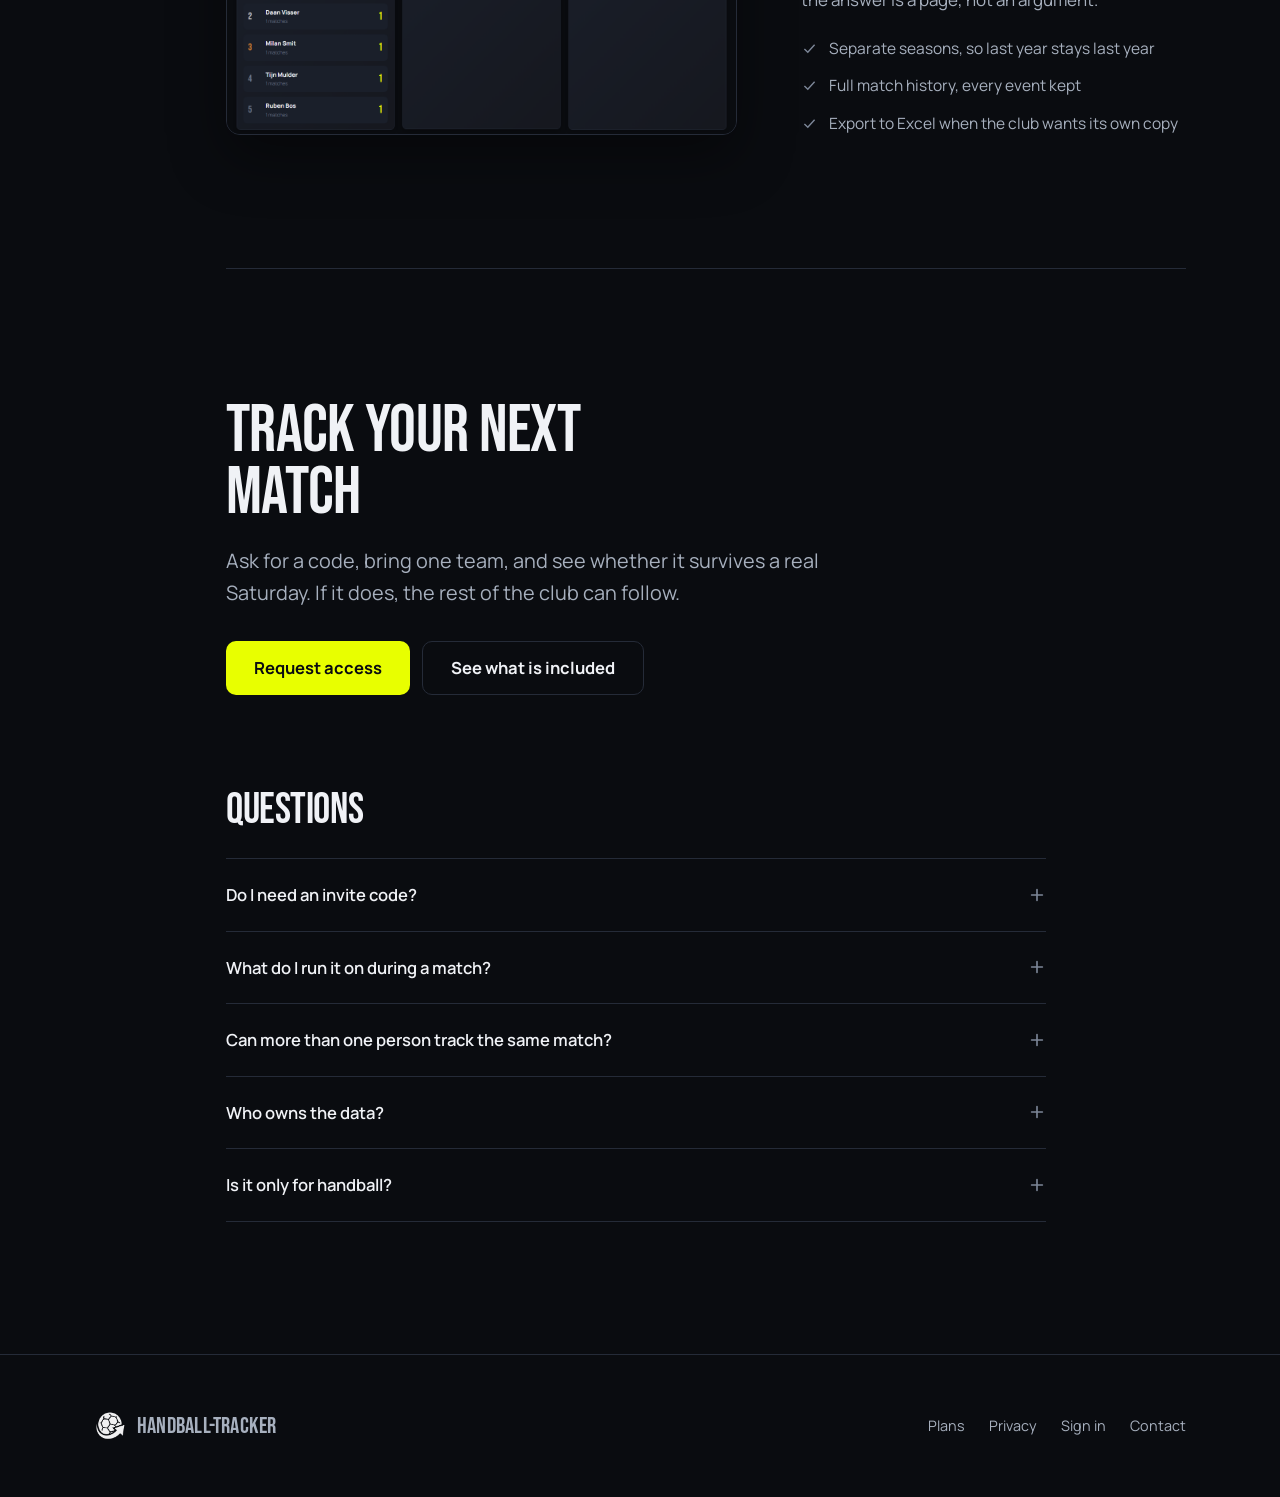
==== commit 1a71e953: "Self-host fonts, remove the Google Fonts request All three pages loaded Bebas Neue and Manrope from " ====
--- a/index.html
+++ b/index.html
@@ -13,9 +13,8 @@
 <link rel="icon" href="favicon-32.png" sizes="32x32">
 <link rel="apple-touch-icon" href="favicon-180.png">
 
-<link rel="preconnect" href="https://fonts.googleapis.com">
-<link rel="preconnect" href="https://fonts.gstatic.com" crossorigin>
-<link href="https://fonts.googleapis.com/css2?family=Bebas+Neue&family=Manrope:wght@400;500;600;700;800&display=swap" rel="stylesheet">
+<link rel="preload" href="fonts/manrope-400-latin.woff2" as="font" type="font/woff2" crossorigin>
+<link rel="preload" href="fonts/bebas-neue-400-latin.woff2" as="font" type="font/woff2" crossorigin>
 <link rel="stylesheet" href="site.css">
 </head>
 <body>
--- a/site.css
+++ b/site.css
@@ -1,3 +1,115 @@
+/* Self-hosted fonts. Generated from Google css2 (latin + latin-ext only).
+   Bebas Neue and Manrope are both SIL Open Font License 1.1.
+   No request leaves for a third-party host: this is the GDPR/AVG fix. */
+
+@font-face {
+  font-family: 'Bebas Neue';
+  font-style: normal;
+  font-weight: 400;
+  font-display: swap;
+  src: url('fonts/bebas-neue-400-latin-ext.woff2') format('woff2');
+  unicode-range: U+0100-02BA, U+02BD-02C5, U+02C7-02CC, U+02CE-02D7, U+02DD-02FF, U+0304, U+0308, U+0329, U+1D00-1DBF, U+1E00-1E9F, U+1EF2-1EFF, U+2020, U+20A0-20AB, U+20AD-20C0, U+2113, U+2C60-2C7F, U+A720-A7FF;
+}
+
+@font-face {
+  font-family: 'Bebas Neue';
+  font-style: normal;
+  font-weight: 400;
+  font-display: swap;
+  src: url('fonts/bebas-neue-400-latin.woff2') format('woff2');
+  unicode-range: U+0000-00FF, U+0131, U+0152-0153, U+02BB-02BC, U+02C6, U+02DA, U+02DC, U+0304, U+0308, U+0329, U+2000-206F, U+20AC, U+2122, U+2191, U+2193, U+2212, U+2215, U+FEFF, U+FFFD;
+}
+
+@font-face {
+  font-family: 'Manrope';
+  font-style: normal;
+  font-weight: 400;
+  font-display: swap;
+  src: url('fonts/manrope-400-latin-ext.woff2') format('woff2');
+  unicode-range: U+0100-02BA, U+02BD-02C5, U+02C7-02CC, U+02CE-02D7, U+02DD-02FF, U+0304, U+0308, U+0329, U+1D00-1DBF, U+1E00-1E9F, U+1EF2-1EFF, U+2020, U+20A0-20AB, U+20AD-20C0, U+2113, U+2C60-2C7F, U+A720-A7FF;
+}
+
+@font-face {
+  font-family: 'Manrope';
+  font-style: normal;
+  font-weight: 400;
+  font-display: swap;
+  src: url('fonts/manrope-400-latin.woff2') format('woff2');
+  unicode-range: U+0000-00FF, U+0131, U+0152-0153, U+02BB-02BC, U+02C6, U+02DA, U+02DC, U+0304, U+0308, U+0329, U+2000-206F, U+20AC, U+2122, U+2191, U+2193, U+2212, U+2215, U+FEFF, U+FFFD;
+}
+
+@font-face {
+  font-family: 'Manrope';
+  font-style: normal;
+  font-weight: 500;
+  font-display: swap;
+  src: url('fonts/manrope-500-latin-ext.woff2') format('woff2');
+  unicode-range: U+0100-02BA, U+02BD-02C5, U+02C7-02CC, U+02CE-02D7, U+02DD-02FF, U+0304, U+0308, U+0329, U+1D00-1DBF, U+1E00-1E9F, U+1EF2-1EFF, U+2020, U+20A0-20AB, U+20AD-20C0, U+2113, U+2C60-2C7F, U+A720-A7FF;
+}
+
+@font-face {
+  font-family: 'Manrope';
+  font-style: normal;
+  font-weight: 500;
+  font-display: swap;
+  src: url('fonts/manrope-500-latin.woff2') format('woff2');
+  unicode-range: U+0000-00FF, U+0131, U+0152-0153, U+02BB-02BC, U+02C6, U+02DA, U+02DC, U+0304, U+0308, U+0329, U+2000-206F, U+20AC, U+2122, U+2191, U+2193, U+2212, U+2215, U+FEFF, U+FFFD;
+}
+
+@font-face {
+  font-family: 'Manrope';
+  font-style: normal;
+  font-weight: 600;
+  font-display: swap;
+  src: url('fonts/manrope-600-latin-ext.woff2') format('woff2');
+  unicode-range: U+0100-02BA, U+02BD-02C5, U+02C7-02CC, U+02CE-02D7, U+02DD-02FF, U+0304, U+0308, U+0329, U+1D00-1DBF, U+1E00-1E9F, U+1EF2-1EFF, U+2020, U+20A0-20AB, U+20AD-20C0, U+2113, U+2C60-2C7F, U+A720-A7FF;
+}
+
+@font-face {
+  font-family: 'Manrope';
+  font-style: normal;
+  font-weight: 600;
+  font-display: swap;
+  src: url('fonts/manrope-600-latin.woff2') format('woff2');
+  unicode-range: U+0000-00FF, U+0131, U+0152-0153, U+02BB-02BC, U+02C6, U+02DA, U+02DC, U+0304, U+0308, U+0329, U+2000-206F, U+20AC, U+2122, U+2191, U+2193, U+2212, U+2215, U+FEFF, U+FFFD;
+}
+
+@font-face {
+  font-family: 'Manrope';
+  font-style: normal;
+  font-weight: 700;
+  font-display: swap;
+  src: url('fonts/manrope-700-latin-ext.woff2') format('woff2');
+  unicode-range: U+0100-02BA, U+02BD-02C5, U+02C7-02CC, U+02CE-02D7, U+02DD-02FF, U+0304, U+0308, U+0329, U+1D00-1DBF, U+1E00-1E9F, U+1EF2-1EFF, U+2020, U+20A0-20AB, U+20AD-20C0, U+2113, U+2C60-2C7F, U+A720-A7FF;
+}
+
+@font-face {
+  font-family: 'Manrope';
+  font-style: normal;
+  font-weight: 700;
+  font-display: swap;
+  src: url('fonts/manrope-700-latin.woff2') format('woff2');
+  unicode-range: U+0000-00FF, U+0131, U+0152-0153, U+02BB-02BC, U+02C6, U+02DA, U+02DC, U+0304, U+0308, U+0329, U+2000-206F, U+20AC, U+2122, U+2191, U+2193, U+2212, U+2215, U+FEFF, U+FFFD;
+}
+
+@font-face {
+  font-family: 'Manrope';
+  font-style: normal;
+  font-weight: 800;
+  font-display: swap;
+  src: url('fonts/manrope-800-latin-ext.woff2') format('woff2');
+  unicode-range: U+0100-02BA, U+02BD-02C5, U+02C7-02CC, U+02CE-02D7, U+02DD-02FF, U+0304, U+0308, U+0329, U+1D00-1DBF, U+1E00-1E9F, U+1EF2-1EFF, U+2020, U+20A0-20AB, U+20AD-20C0, U+2113, U+2C60-2C7F, U+A720-A7FF;
+}
+
+@font-face {
+  font-family: 'Manrope';
+  font-style: normal;
+  font-weight: 800;
+  font-display: swap;
+  src: url('fonts/manrope-800-latin.woff2') format('woff2');
+  unicode-range: U+0000-00FF, U+0131, U+0152-0153, U+02BB-02BC, U+02C6, U+02DA, U+02DC, U+0304, U+0308, U+0329, U+2000-206F, U+20AC, U+2122, U+2191, U+2193, U+2212, U+2215, U+FEFF, U+FFFD;
+}
+
 /* ===================================================================
    HANDBALL-TRACKER / BRAND SITE
    Tokens inherited from the app (polish-theme.css) so the two
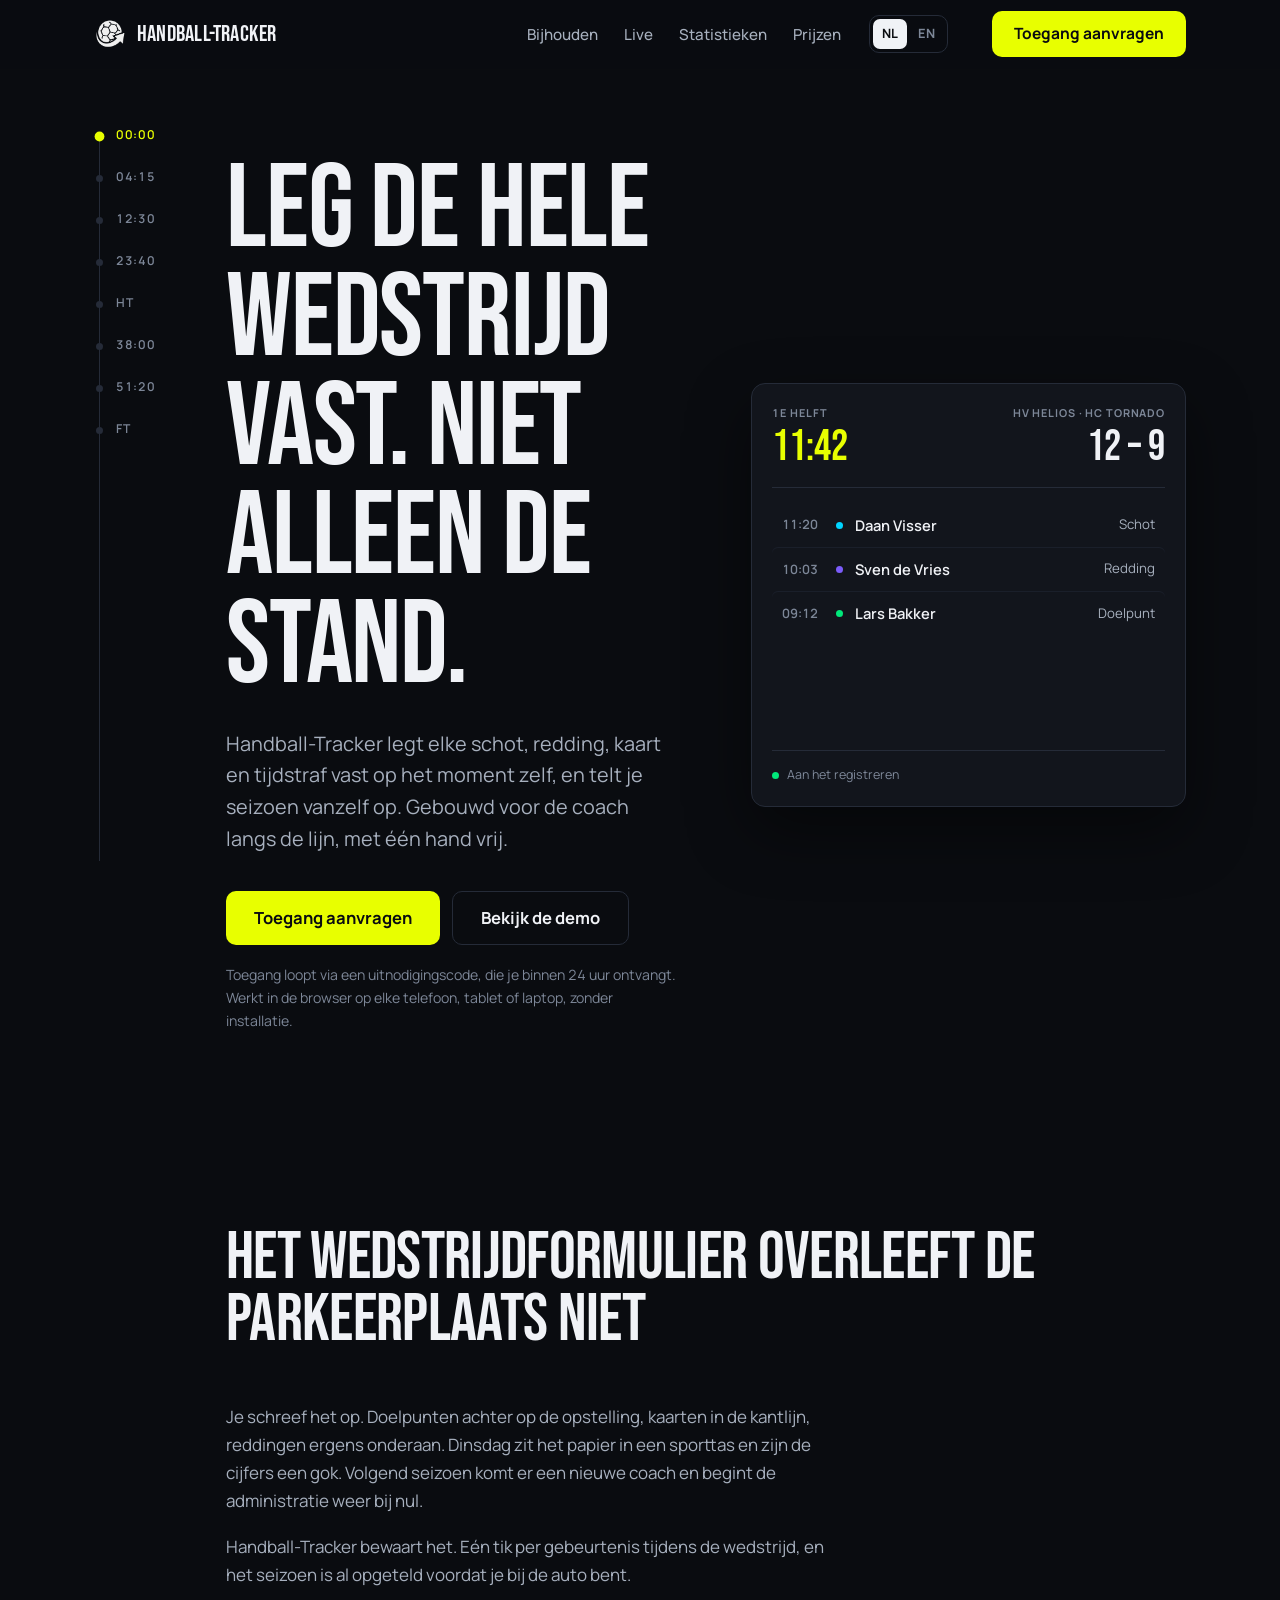
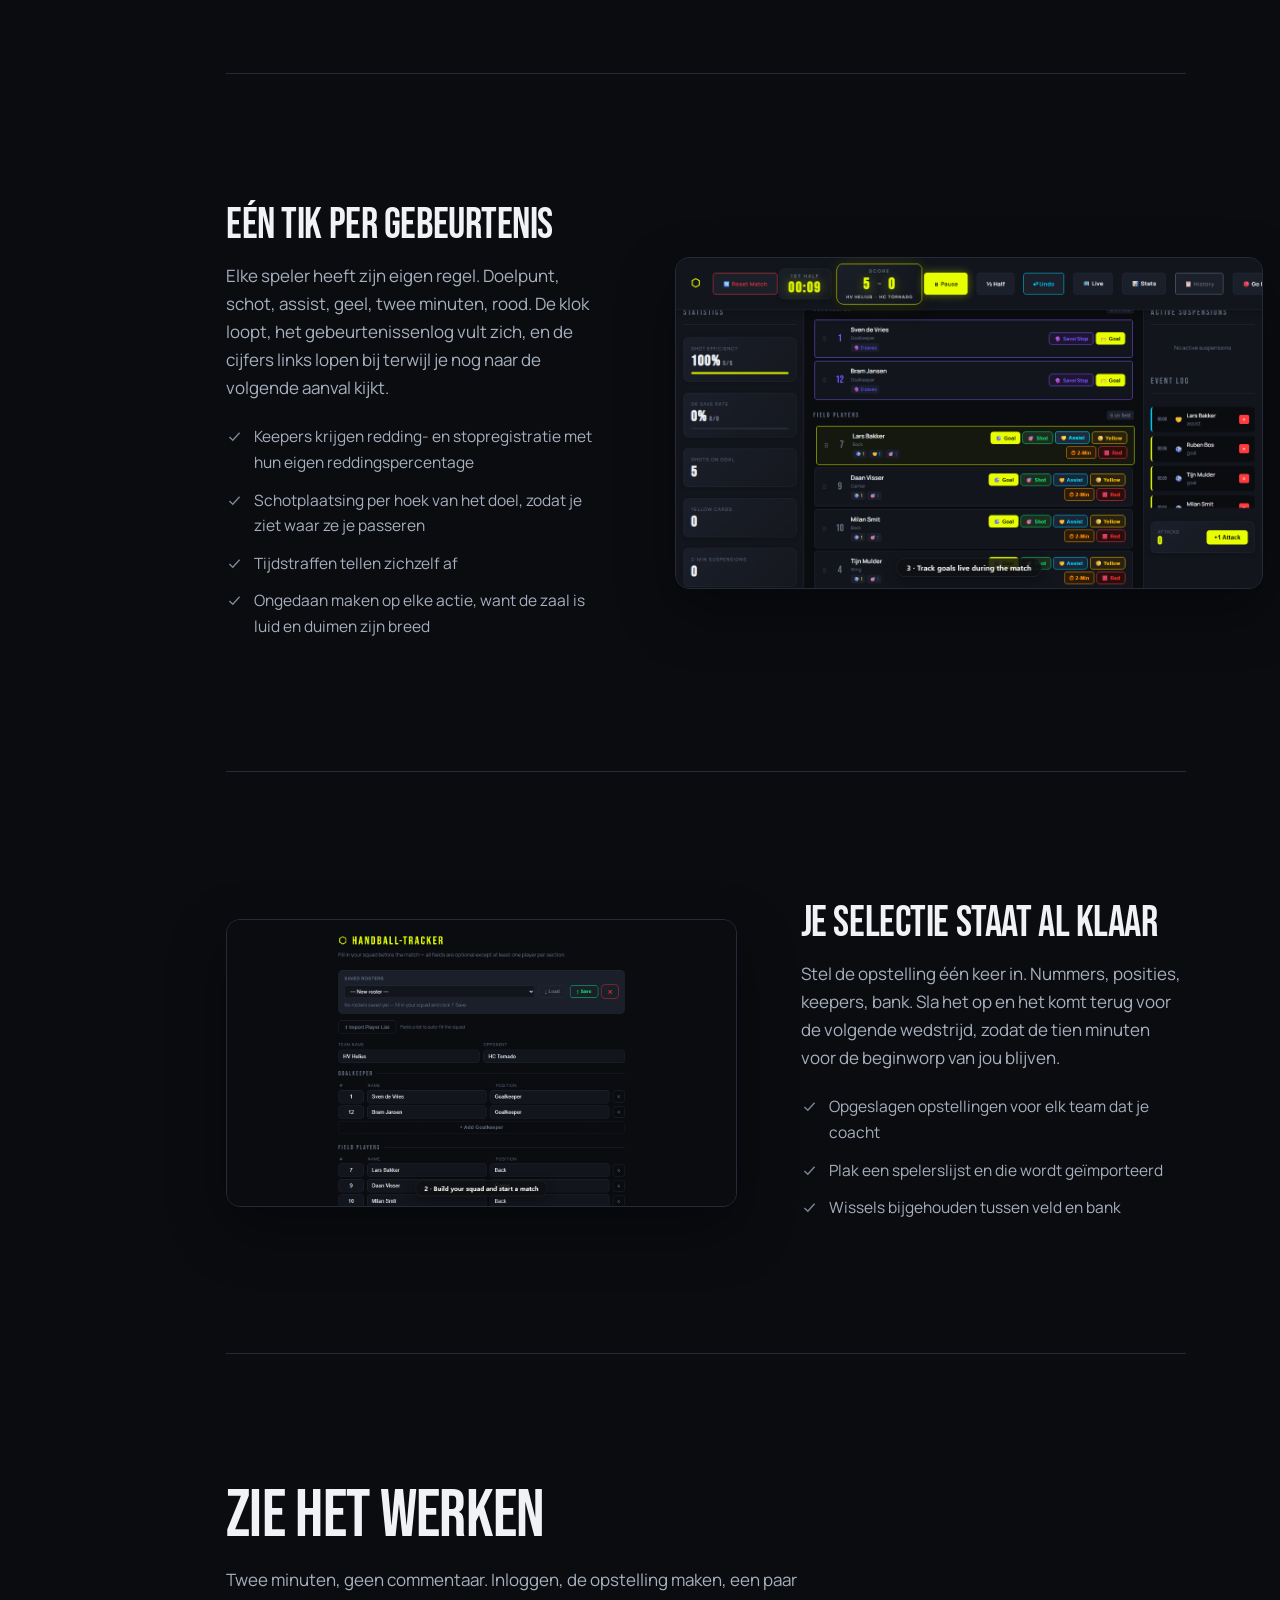
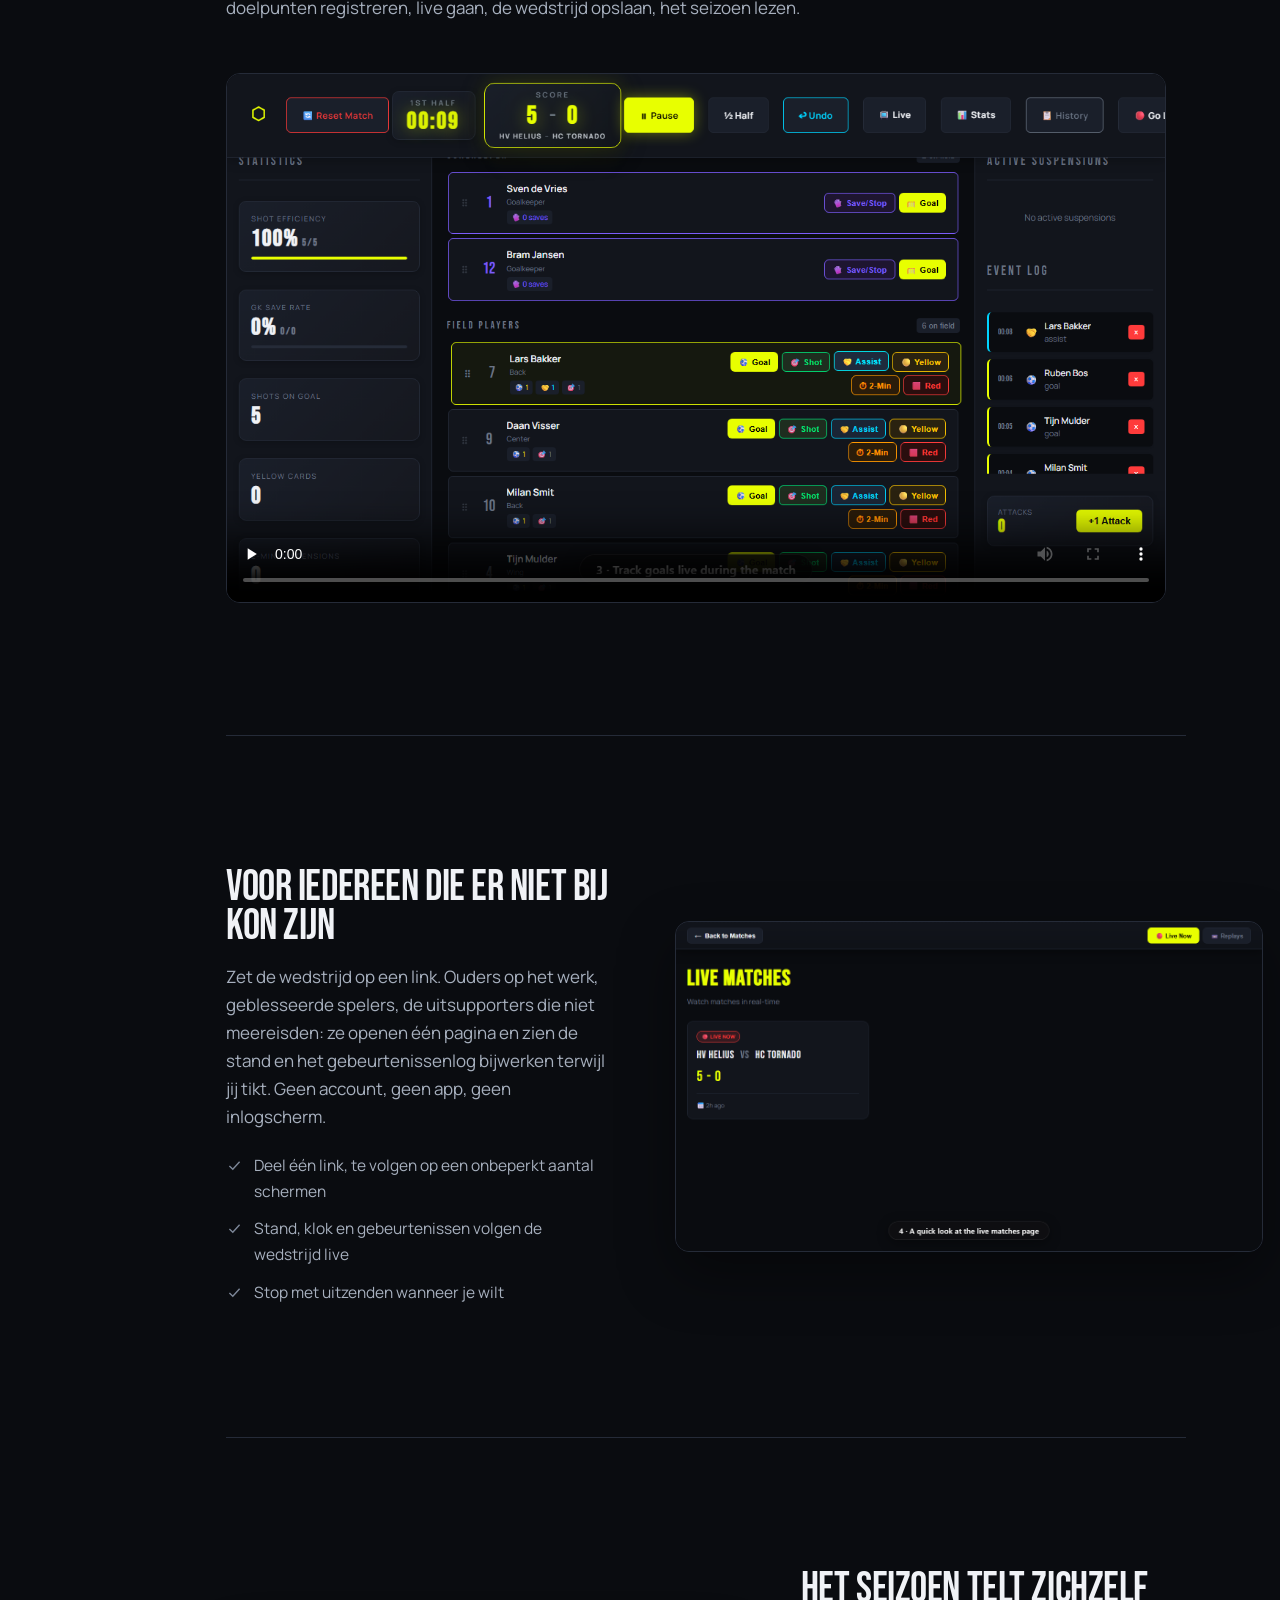
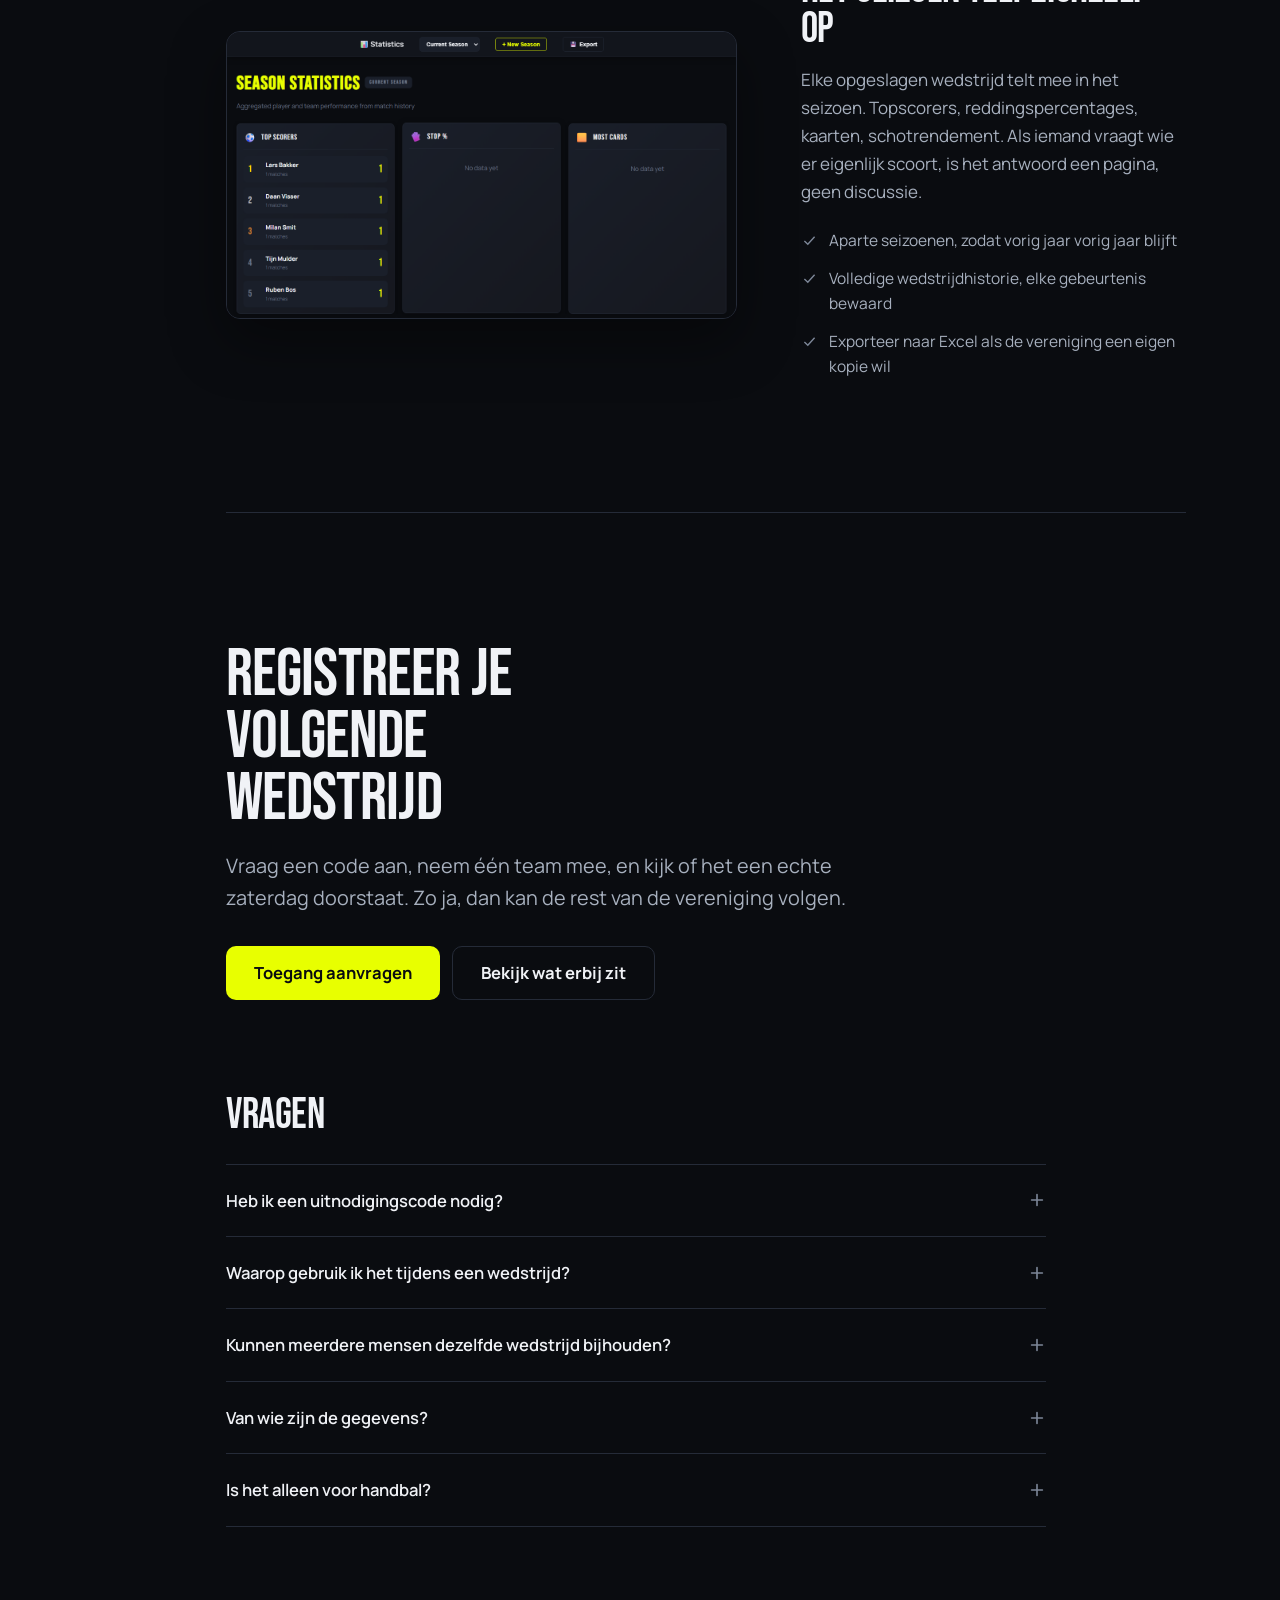
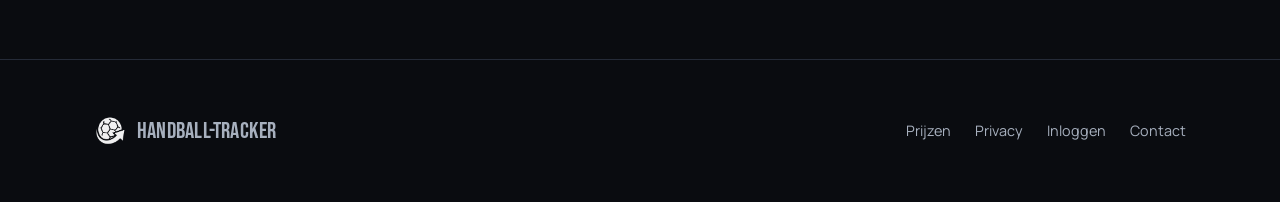
==== commit d6102849: "Add a Dutch/English toggle, Dutch as the primary language The site now leads in Dutch, with an NL/EN" ====
--- a/index.html
+++ b/index.html
@@ -1,13 +1,15 @@
 <!DOCTYPE html>
-<html lang="en">
+<html lang="nl"
+      data-title-en="Handball-Tracker | Keep the whole match, not just the score"
+      data-desc-en="Handball-Tracker records every shot, save, card and suspension as it happens, then turns your season into statistics you can use. Built for the coach on the sideline.">
 <head>
 <meta charset="UTF-8">
 <meta name="viewport" content="width=device-width, initial-scale=1">
-<title>Handball-Tracker | Keep the whole match, not just the score</title>
-<meta name="description" content="Handball-Tracker records every shot, save, card and suspension as it happens, then turns your season into statistics you can use. Built for the coach on the sideline.">
+<title>Handball-Tracker | Leg de hele wedstrijd vast, niet alleen de stand</title>
+<meta name="description" content="Handball-Tracker legt elke schot, redding, kaart en tijdstraf vast op het moment zelf, en maakt van je seizoen bruikbare statistieken. Gebouwd voor de coach langs de lijn.">
 
 <meta property="og:title" content="Handball-Tracker">
-<meta property="og:description" content="Keep the whole match, not just the score. Live match tracking, live broadcast, and season statistics for handball coaches and clubs.">
+<meta property="og:description" content="Leg de hele wedstrijd vast, niet alleen de stand. Live wedstrijdregistratie, live uitzenden en seizoensstatistieken voor handbalcoaches en verenigingen.">
 <meta property="og:type" content="website">
 
 <link rel="icon" href="favicon-32.png" sizes="32x32">
@@ -19,7 +21,7 @@
 </head>
 <body>
 
-<a class="skip-link" href="#main">Skip to content</a>
+<a class="skip-link" href="#main" data-i18n="skip">Naar de inhoud</a>
 
 <header class="nav" id="nav">
   <div class="shell nav-inner">
@@ -28,12 +30,16 @@
       <span class="brand-word">Handball-Tracker</span>
     </a>
     <ul class="nav-links">
-      <li><a href="#tracking">Tracking</a></li>
-      <li><a href="#live">Live</a></li>
-      <li><a href="#stats">Statistics</a></li>
-      <li><a href="pricing.html">Plans</a></li>
+      <li><a href="#tracking" data-i18n="nav.tracking">Bijhouden</a></li>
+      <li><a href="#live" data-i18n="nav.live">Live</a></li>
+      <li><a href="#stats" data-i18n="nav.stats">Statistieken</a></li>
+      <li><a href="pricing.html" data-i18n="nav.plans">Prijzen</a></li>
     </ul>
-    <a class="btn btn-primary" href="https://app.handball-tracker.com/?request=access">Request access</a>
+    <div class="lang-switch" role="group" aria-label="Taal kiezen / Choose language">
+      <button type="button" class="lang-btn" data-lang="nl" aria-pressed="true">NL</button>
+      <button type="button" class="lang-btn" data-lang="en" aria-pressed="false">EN</button>
+    </div>
+    <a class="btn btn-primary" href="https://app.handball-tracker.com/?request=access" data-i18n="cta.request">Toegang aanvragen</a>
   </div>
 </header>
 
@@ -41,7 +47,7 @@
 <div class="shell rail-grid">
 
   <!-- ------------------------------------------------------ rail -->
-  <nav class="rail" aria-label="Page sections">
+  <nav class="rail" aria-label="Paginasecties">
     <ul class="rail-list" id="rail">
       <li class="rail-item" data-for="throwoff">00:00</li>
       <li class="rail-item" data-for="problem">04:15</li>
@@ -58,22 +64,22 @@
 
     <!-- ---------------------------------------------------- hero -->
     <section class="hero" id="throwoff">
-      <span class="stamp">00:00 &middot; THROW-OFF</span>
+      <span class="stamp" data-i18n-html="hero.stamp">00:00 &middot; BEGINWORP</span>
       <div class="hero-grid">
         <div>
-          <h1 class="display d-hero" data-reveal>Keep the whole match. Not just the score.</h1>
-          <p class="lede reveal-d1" data-reveal>
-            Handball-Tracker records every shot, save, card and two-minute suspension as it
-            happens, then adds your season up on its own. Built for the coach on the sideline
-            with one hand free.
+          <h1 class="display d-hero" data-reveal data-i18n="hero.h1">Leg de hele wedstrijd vast. Niet alleen de stand.</h1>
+          <p class="lede reveal-d1" data-reveal data-i18n="hero.lede">
+            Handball-Tracker legt elke schot, redding, kaart en tijdstraf vast op het moment
+            zelf, en telt je seizoen vanzelf op. Gebouwd voor de coach langs de lijn, met één
+            hand vrij.
           </p>
           <div class="hero-cta reveal-d2" data-reveal>
-            <a class="btn btn-primary btn-lg" href="https://app.handball-tracker.com/?request=access">Request access</a>
-            <a class="btn btn-ghost btn-lg" href="#demo">Watch the demo</a>
-          </div>
-          <p class="hero-note reveal-d2" data-reveal>
-            Access runs on an invite code, issued within 24 hours. Works in the browser on any
-            phone, tablet or laptop, with nothing to install.
+            <a class="btn btn-primary btn-lg" href="https://app.handball-tracker.com/?request=access" data-i18n="cta.request">Toegang aanvragen</a>
+            <a class="btn btn-ghost btn-lg" href="#demo" data-i18n="hero.watch">Bekijk de demo</a>
+          </div>
+          <p class="hero-note reveal-d2" data-reveal data-i18n="hero.note">
+            Toegang loopt via een uitnodigingscode, die je binnen 24 uur ontvangt. Werkt in de
+            browser op elke telefoon, tablet of laptop, zonder installatie.
           </p>
         </div>
 
@@ -81,7 +87,7 @@
         <div class="board reveal-d3" data-reveal aria-hidden="true">
           <div class="board-top">
             <div>
-              <div class="board-half" id="boardHalf">1ST HALF</div>
+              <div class="board-half" id="boardHalf" data-i18n="board.half">1E HELFT</div>
               <div class="board-clock tnum" id="boardClock">00:00</div>
             </div>
             <div class="board-score">
@@ -92,7 +98,7 @@
           <ul class="board-log" id="boardLog"></ul>
           <div class="board-foot">
             <span class="pulse"></span>
-            <span id="boardFoot">Recording</span>
+            <span id="boardFoot">Aan het registreren</span>
           </div>
         </div>
       </div>
@@ -102,16 +108,16 @@
     <section class="sec sec-tight" id="problem">
       <span class="stamp">04:15</span>
       <div class="sec-head">
-        <h2 class="display d-1" data-reveal>The sheet never survives the car park</h2>
-      </div>
-      <p class="reveal-d1" data-reveal>
-        You wrote it down. Goals on the back of the team list, cards in the margin, saves
-        somewhere near the bottom. By Tuesday the paper is in a kit bag and the numbers are a
-        guess. Next season a new coach arrives and the record starts at zero again.
+        <h2 class="display d-1" data-reveal data-i18n="problem.h2">Het wedstrijdformulier overleeft de parkeerplaats niet</h2>
+      </div>
+      <p class="reveal-d1" data-reveal data-i18n="problem.p1">
+        Je schreef het op. Doelpunten achter op de opstelling, kaarten in de kantlijn, reddingen
+        ergens onderaan. Dinsdag zit het papier in een sporttas en zijn de cijfers een gok.
+        Volgend seizoen komt er een nieuwe coach en begint de administratie weer bij nul.
       </p>
-      <p class="reveal-d1" data-reveal style="margin-top:18px">
-        Handball-Tracker keeps it. One tap per event during the match, and the season is already
-        counted before you reach the car.
+      <p class="reveal-d1" data-reveal style="margin-top:18px" data-i18n="problem.p2">
+        Handball-Tracker bewaart het. Eén tik per gebeurtenis tijdens de wedstrijd, en het
+        seizoen is al opgeteld voordat je bij de auto bent.
       </p>
     </section>
 
@@ -120,22 +126,23 @@
       <span class="stamp">12:30</span>
       <div class="feat">
         <div class="feat-copy">
-          <h3 class="display d-2" data-reveal>One tap per event</h3>
-          <p class="reveal-d1" data-reveal>
-            Every player carries their own row. Goal, shot, assist, yellow, two minutes, red.
-            The clock runs, the event log fills, and the numbers on the left update while you
-            are still watching the next attack.
+          <h3 class="display d-2" data-reveal data-i18n="track.h3">Eén tik per gebeurtenis</h3>
+          <p class="reveal-d1" data-reveal data-i18n="track.p">
+            Elke speler heeft zijn eigen regel. Doelpunt, schot, assist, geel, twee minuten,
+            rood. De klok loopt, het gebeurtenissenlog vult zich, en de cijfers links lopen bij
+            terwijl je nog naar de volgende aanval kijkt.
           </p>
           <ul class="list reveal-d2" data-reveal>
-            <li><svg viewBox="0 0 20 20" fill="none" stroke="currentColor" stroke-width="1.6" aria-hidden="true"><path d="M4 10.5l4 4 8-9"/></svg>Goalkeepers get save and stop tracking with their own save rate</li>
-            <li><svg viewBox="0 0 20 20" fill="none" stroke="currentColor" stroke-width="1.6" aria-hidden="true"><path d="M4 10.5l4 4 8-9"/></svg>Shot placement by goal zone, so you can see where they beat you</li>
-            <li><svg viewBox="0 0 20 20" fill="none" stroke="currentColor" stroke-width="1.6" aria-hidden="true"><path d="M4 10.5l4 4 8-9"/></svg>Two-minute suspensions count themselves down</li>
-            <li><svg viewBox="0 0 20 20" fill="none" stroke="currentColor" stroke-width="1.6" aria-hidden="true"><path d="M4 10.5l4 4 8-9"/></svg>Undo on every action, because the hall is loud and thumbs are wide</li>
+            <li><svg viewBox="0 0 20 20" fill="none" stroke="currentColor" stroke-width="1.6" aria-hidden="true"><path d="M4 10.5l4 4 8-9"/></svg><span data-i18n="track.li1">Keepers krijgen redding- en stopregistratie met hun eigen reddingspercentage</span></li>
+            <li><svg viewBox="0 0 20 20" fill="none" stroke="currentColor" stroke-width="1.6" aria-hidden="true"><path d="M4 10.5l4 4 8-9"/></svg><span data-i18n="track.li2">Schotplaatsing per hoek van het doel, zodat je ziet waar ze je passeren</span></li>
+            <li><svg viewBox="0 0 20 20" fill="none" stroke="currentColor" stroke-width="1.6" aria-hidden="true"><path d="M4 10.5l4 4 8-9"/></svg><span data-i18n="track.li3">Tijdstraffen tellen zichzelf af</span></li>
+            <li><svg viewBox="0 0 20 20" fill="none" stroke="currentColor" stroke-width="1.6" aria-hidden="true"><path d="M4 10.5l4 4 8-9"/></svg><span data-i18n="track.li4">Ongedaan maken op elke actie, want de zaal is luid en duimen zijn breed</span></li>
           </ul>
         </div>
         <div class="shot bleed-r reveal-d2" data-reveal>
           <img src="img/3-goals.png" width="1280" height="720" loading="lazy" decoding="async"
-               alt="Match screen mid-game: a running clock, a 5 to 0 score, one row per player with goal, shot, assist and card buttons, and a minute-stamped event log down the right side.">
+               data-i18n-alt="track.alt"
+               alt="Wedstrijdscherm tijdens het spel: een lopende klok, een stand van 5 tegen 0, één regel per speler met knoppen voor doelpunt, schot, assist en kaart, en een gebeurtenissenlog met minuutstempel aan de rechterkant.">
         </div>
       </div>
     </section>
@@ -145,40 +152,42 @@
       <span class="stamp">23:40</span>
       <div class="feat feat-flip">
         <div class="feat-copy">
-          <h3 class="display d-2" data-reveal>Your squad is already loaded</h3>
-          <p class="reveal-d1" data-reveal>
-            Set the roster once. Numbers, positions, goalkeepers, bench. Save it and it comes
-            back for the next fixture, so the ten minutes before throw-off stay yours.
+          <h3 class="display d-2" data-reveal data-i18n="squad.h3">Je selectie staat al klaar</h3>
+          <p class="reveal-d1" data-reveal data-i18n="squad.p">
+            Stel de opstelling één keer in. Nummers, posities, keepers, bank. Sla het op en het
+            komt terug voor de volgende wedstrijd, zodat de tien minuten voor de beginworp van
+            jou blijven.
           </p>
           <ul class="list reveal-d2" data-reveal>
-            <li><svg viewBox="0 0 20 20" fill="none" stroke="currentColor" stroke-width="1.6" aria-hidden="true"><path d="M4 10.5l4 4 8-9"/></svg>Saved rosters for every team you coach</li>
-            <li><svg viewBox="0 0 20 20" fill="none" stroke="currentColor" stroke-width="1.6" aria-hidden="true"><path d="M4 10.5l4 4 8-9"/></svg>Paste a squad list in and it imports</li>
-            <li><svg viewBox="0 0 20 20" fill="none" stroke="currentColor" stroke-width="1.6" aria-hidden="true"><path d="M4 10.5l4 4 8-9"/></svg>Substitutions tracked between court and bench</li>
+            <li><svg viewBox="0 0 20 20" fill="none" stroke="currentColor" stroke-width="1.6" aria-hidden="true"><path d="M4 10.5l4 4 8-9"/></svg><span data-i18n="squad.li1">Opgeslagen opstellingen voor elk team dat je coacht</span></li>
+            <li><svg viewBox="0 0 20 20" fill="none" stroke="currentColor" stroke-width="1.6" aria-hidden="true"><path d="M4 10.5l4 4 8-9"/></svg><span data-i18n="squad.li2">Plak een spelerslijst en die wordt geïmporteerd</span></li>
+            <li><svg viewBox="0 0 20 20" fill="none" stroke="currentColor" stroke-width="1.6" aria-hidden="true"><path d="M4 10.5l4 4 8-9"/></svg><span data-i18n="squad.li3">Wissels bijgehouden tussen veld en bank</span></li>
           </ul>
         </div>
         <div class="shot reveal-d2" data-reveal>
           <img src="img/2-roster.png" width="1280" height="720" loading="lazy" decoding="async"
-               alt="Roster setup screen listing players with shirt numbers and positions, goalkeepers grouped separately from field players.">
+               data-i18n-alt="squad.alt"
+               alt="Scherm voor het instellen van de opstelling, met spelers, rugnummers en posities, en keepers apart van de veldspelers.">
         </div>
       </div>
     </section>
 
     <!-- ---------------------------------------------------- demo -->
     <section class="sec" id="demo">
-      <span class="stamp">HT &middot; HALFTIME</span>
+      <span class="stamp" data-i18n-html="demo.stamp">RUST</span>
       <div class="sec-head">
-        <h2 class="display d-1" data-reveal>See it run</h2>
-        <p class="reveal-d1" data-reveal>
-          Two minutes, no narration. Sign in, build the roster, track a few goals, go live, save
-          the match, read the season.
+        <h2 class="display d-1" data-reveal data-i18n="demo.h2">Zie het werken</h2>
+        <p class="reveal-d1" data-reveal data-i18n="demo.p">
+          Twee minuten, geen commentaar. Inloggen, de opstelling maken, een paar doelpunten
+          registreren, live gaan, de wedstrijd opslaan, het seizoen lezen.
         </p>
       </div>
       <div class="video-wrap reveal-d2" data-reveal>
         <video controls preload="none" poster="img/3-goals.png"
-               aria-label="Silent walkthrough of Handball-Tracker, from sign in to season statistics">
+               data-i18n-aria="demo.videoAria"
+               aria-label="Stille rondleiding door Handball-Tracker, van inloggen tot seizoensstatistieken">
           <source src="img/demo.webm" type="video/webm">
-          Your browser cannot play this video. The walkthrough covers sign in, roster setup,
-          live goal tracking, broadcasting, saving a match and reading season statistics.
+          <span data-i18n="demo.videoFallback">Je browser kan deze video niet afspelen. De rondleiding behandelt inloggen, het instellen van de opstelling, live doelpunten bijhouden, uitzenden, een wedstrijd opslaan en seizoensstatistieken lezen.</span>
         </video>
       </div>
     </section>
@@ -188,21 +197,23 @@
       <span class="stamp">38:00</span>
       <div class="feat">
         <div class="feat-copy">
-          <h3 class="display d-2" data-reveal>For everyone who could not get there</h3>
-          <p class="reveal-d1" data-reveal>
-            Put the match on a link. Parents at work, players who are injured, the away
-            supporters who did not travel: they open one page and watch the score and the event
-            log update as you tap. No account, no app, no login wall.
+          <h3 class="display d-2" data-reveal data-i18n="live.h3">Voor iedereen die er niet bij kon zijn</h3>
+          <p class="reveal-d1" data-reveal data-i18n="live.p">
+            Zet de wedstrijd op een link. Ouders op het werk, geblesseerde spelers, de
+            uitsupporters die niet meereisden: ze openen één pagina en zien de stand en het
+            gebeurtenissenlog bijwerken terwijl jij tikt. Geen account, geen app, geen
+            inlogscherm.
           </p>
           <ul class="list reveal-d2" data-reveal>
-            <li><svg viewBox="0 0 20 20" fill="none" stroke="currentColor" stroke-width="1.6" aria-hidden="true"><path d="M4 10.5l4 4 8-9"/></svg>Share one link, watched on any number of screens</li>
-            <li><svg viewBox="0 0 20 20" fill="none" stroke="currentColor" stroke-width="1.6" aria-hidden="true"><path d="M4 10.5l4 4 8-9"/></svg>Score, clock and events follow the match live</li>
-            <li><svg viewBox="0 0 20 20" fill="none" stroke="currentColor" stroke-width="1.6" aria-hidden="true"><path d="M4 10.5l4 4 8-9"/></svg>Stop broadcasting whenever you want</li>
+            <li><svg viewBox="0 0 20 20" fill="none" stroke="currentColor" stroke-width="1.6" aria-hidden="true"><path d="M4 10.5l4 4 8-9"/></svg><span data-i18n="live.li1">Deel één link, te volgen op een onbeperkt aantal schermen</span></li>
+            <li><svg viewBox="0 0 20 20" fill="none" stroke="currentColor" stroke-width="1.6" aria-hidden="true"><path d="M4 10.5l4 4 8-9"/></svg><span data-i18n="live.li2">Stand, klok en gebeurtenissen volgen de wedstrijd live</span></li>
+            <li><svg viewBox="0 0 20 20" fill="none" stroke="currentColor" stroke-width="1.6" aria-hidden="true"><path d="M4 10.5l4 4 8-9"/></svg><span data-i18n="live.li3">Stop met uitzenden wanneer je wilt</span></li>
           </ul>
         </div>
         <div class="shot bleed-r reveal-d2" data-reveal>
           <img src="img/4b-livepage.png" width="1280" height="720" loading="lazy" decoding="async"
-               alt="Public live page showing the current score and a running list of match events, viewed by a follower with no account.">
+               data-i18n-alt="live.alt"
+               alt="Openbare live-pagina met de huidige stand en een doorlopende lijst van wedstrijdgebeurtenissen, bekeken door een volger zonder account.">
         </div>
       </div>
     </section>
@@ -212,96 +223,98 @@
       <span class="stamp">51:20</span>
       <div class="feat feat-flip">
         <div class="feat-copy">
-          <h3 class="display d-2" data-reveal>The season adds itself up</h3>
-          <p class="reveal-d1" data-reveal>
-            Every saved match rolls into the season. Top scorers, save percentages, cards, shot
-            efficiency. When someone asks who is actually converting, the answer is a page, not
-            an argument.
+          <h3 class="display d-2" data-reveal data-i18n="stats.h3">Het seizoen telt zichzelf op</h3>
+          <p class="reveal-d1" data-reveal data-i18n="stats.p">
+            Elke opgeslagen wedstrijd telt mee in het seizoen. Topscorers, reddingspercentages,
+            kaarten, schotrendement. Als iemand vraagt wie er eigenlijk scoort, is het antwoord
+            een pagina, geen discussie.
           </p>
           <ul class="list reveal-d2" data-reveal>
-            <li><svg viewBox="0 0 20 20" fill="none" stroke="currentColor" stroke-width="1.6" aria-hidden="true"><path d="M4 10.5l4 4 8-9"/></svg>Separate seasons, so last year stays last year</li>
-            <li><svg viewBox="0 0 20 20" fill="none" stroke="currentColor" stroke-width="1.6" aria-hidden="true"><path d="M4 10.5l4 4 8-9"/></svg>Full match history, every event kept</li>
-            <li><svg viewBox="0 0 20 20" fill="none" stroke="currentColor" stroke-width="1.6" aria-hidden="true"><path d="M4 10.5l4 4 8-9"/></svg>Export to Excel when the club wants its own copy</li>
+            <li><svg viewBox="0 0 20 20" fill="none" stroke="currentColor" stroke-width="1.6" aria-hidden="true"><path d="M4 10.5l4 4 8-9"/></svg><span data-i18n="stats.li1">Aparte seizoenen, zodat vorig jaar vorig jaar blijft</span></li>
+            <li><svg viewBox="0 0 20 20" fill="none" stroke="currentColor" stroke-width="1.6" aria-hidden="true"><path d="M4 10.5l4 4 8-9"/></svg><span data-i18n="stats.li2">Volledige wedstrijdhistorie, elke gebeurtenis bewaard</span></li>
+            <li><svg viewBox="0 0 20 20" fill="none" stroke="currentColor" stroke-width="1.6" aria-hidden="true"><path d="M4 10.5l4 4 8-9"/></svg><span data-i18n="stats.li3">Exporteer naar Excel als de vereniging een eigen kopie wil</span></li>
           </ul>
         </div>
         <div class="shot reveal-d2" data-reveal>
           <img src="img/6-stats.png" width="1280" height="720" loading="lazy" decoding="async"
-               alt="Season statistics page with a top scorers table, goalkeeper stop percentage and a most cards panel.">
+               data-i18n-alt="stats.alt"
+               alt="Pagina met seizoensstatistieken, met een tabel van topscorers, keeperstoppercentage en een paneel met de meeste kaarten.">
         </div>
       </div>
     </section>
 
     <!-- ------------------------------------------------ fulltime -->
     <section class="sec" id="fulltime">
-      <span class="stamp">FT &middot; FULL TIME</span>
+      <span class="stamp" data-i18n-html="close.stamp">EINDE</span>
 
       <div class="closing">
-        <h2 class="display d-1" data-reveal>Track your next match</h2>
-        <p class="lede reveal-d1" data-reveal style="margin-top:20px">
-          Ask for a code, bring one team, and see whether it survives a real Saturday. If it
-          does, the rest of the club can follow.
+        <h2 class="display d-1" data-reveal data-i18n="close.h2">Registreer je volgende wedstrijd</h2>
+        <p class="lede reveal-d1" data-reveal style="margin-top:20px" data-i18n="close.lede">
+          Vraag een code aan, neem één team mee, en kijk of het een echte zaterdag doorstaat.
+          Zo ja, dan kan de rest van de vereniging volgen.
         </p>
         <div class="hero-cta reveal-d2" data-reveal>
-          <a class="btn btn-primary btn-lg" href="https://app.handball-tracker.com/?request=access">Request access</a>
-          <a class="btn btn-ghost btn-lg" href="pricing.html">See what is included</a>
-        </div>
-      </div>
-
-      <h2 class="display d-2" data-reveal style="margin-top:96px;margin-bottom:28px">Questions</h2>
+          <a class="btn btn-primary btn-lg" href="https://app.handball-tracker.com/?request=access" data-i18n="cta.request">Toegang aanvragen</a>
+          <a class="btn btn-ghost btn-lg" href="pricing.html" data-i18n="close.see">Bekijk wat erbij zit</a>
+        </div>
+      </div>
+
+      <h2 class="display d-2" data-reveal style="margin-top:96px;margin-bottom:28px" data-i18n="faq.h2">Vragen</h2>
       <div class="faq">
         <details class="faq-item">
           <summary class="faq-q">
-            Do I need an invite code?
-            <svg viewBox="0 0 20 20" fill="none" stroke="currentColor" stroke-width="1.8" stroke-linecap="round" aria-hidden="true"><path d="M10 4v12M4 10h12"/></svg>
-          </summary>
-          <div class="faq-a">
-            <p>Yes. Accounts are created with an invite code while the product is in early
-            access. If your club already uses it, ask whoever set it up. If not, use Request
-            access above and a personal code comes back within 24 hours.</p>
-          </div>
-        </details>
-        <details class="faq-item">
-          <summary class="faq-q">
-            What do I run it on during a match?
-            <svg viewBox="0 0 20 20" fill="none" stroke="currentColor" stroke-width="1.8" stroke-linecap="round" aria-hidden="true"><path d="M10 4v12M4 10h12"/></svg>
-          </summary>
-          <div class="faq-a">
-            <p>A browser. Phone, tablet or laptop, whatever you already carry. A tablet gives
-            you the biggest buttons, which matters more than you would think at 3 to 3 with
-            four minutes left. There is nothing to install and no app store.</p>
-          </div>
-        </details>
-        <details class="faq-item">
-          <summary class="faq-q">
-            Can more than one person track the same match?
-            <svg viewBox="0 0 20 20" fill="none" stroke="currentColor" stroke-width="1.8" stroke-linecap="round" aria-hidden="true"><path d="M10 4v12M4 10h12"/></svg>
-          </summary>
-          <div class="faq-a">
-            <p>Your matches sync across your own devices, so you can start on a phone and
-            finish on a tablet. Followers watching the live link see the match update but
-            cannot change anything.</p>
-          </div>
-        </details>
-        <details class="faq-item">
-          <summary class="faq-q">
-            Who owns the data?
-            <svg viewBox="0 0 20 20" fill="none" stroke="currentColor" stroke-width="1.8" stroke-linecap="round" aria-hidden="true"><path d="M10 4v12M4 10h12"/></svg>
-          </summary>
-          <div class="faq-a">
-            <p>You do. Every match and season can be exported to Excel at any time, so the
-            club keeps its own copy of its own history regardless of what happens to any
-            subscription.</p>
-          </div>
-        </details>
-        <details class="faq-item">
-          <summary class="faq-q">
-            Is it only for handball?
-            <svg viewBox="0 0 20 20" fill="none" stroke="currentColor" stroke-width="1.8" stroke-linecap="round" aria-hidden="true"><path d="M10 4v12M4 10h12"/></svg>
-          </summary>
-          <div class="faq-a">
-            <p>Only handball. Two-minute suspensions, seven metre throws, goalkeeper stop
-            percentage and attack counts are built into the way it works, not bolted onto a
-            generic sports tracker.</p>
+            <span data-i18n="faq.q1">Heb ik een uitnodigingscode nodig?</span>
+            <svg viewBox="0 0 20 20" fill="none" stroke="currentColor" stroke-width="1.8" stroke-linecap="round" aria-hidden="true"><path d="M10 4v12M4 10h12"/></svg>
+          </summary>
+          <div class="faq-a">
+            <p data-i18n="faq.a1">Ja. Accounts worden aangemaakt met een uitnodigingscode zolang het product in
+            vroege toegang is. Gebruikt je vereniging het al, vraag het dan aan wie het heeft
+            ingesteld. Zo niet, gebruik dan hierboven Toegang aanvragen en je krijgt binnen 24
+            uur een persoonlijke code.</p>
+          </div>
+        </details>
+        <details class="faq-item">
+          <summary class="faq-q">
+            <span data-i18n="faq.q2">Waarop gebruik ik het tijdens een wedstrijd?</span>
+            <svg viewBox="0 0 20 20" fill="none" stroke="currentColor" stroke-width="1.8" stroke-linecap="round" aria-hidden="true"><path d="M10 4v12M4 10h12"/></svg>
+          </summary>
+          <div class="faq-a">
+            <p data-i18n="faq.a2">Een browser. Telefoon, tablet of laptop, wat je al bij je hebt. Een tablet geeft
+            je de grootste knoppen, wat meer uitmaakt dan je denkt bij 3-3 met nog vier minuten
+            te gaan. Er is niets te installeren en geen app-store.</p>
+          </div>
+        </details>
+        <details class="faq-item">
+          <summary class="faq-q">
+            <span data-i18n="faq.q3">Kunnen meerdere mensen dezelfde wedstrijd bijhouden?</span>
+            <svg viewBox="0 0 20 20" fill="none" stroke="currentColor" stroke-width="1.8" stroke-linecap="round" aria-hidden="true"><path d="M10 4v12M4 10h12"/></svg>
+          </summary>
+          <div class="faq-a">
+            <p data-i18n="faq.a3">Je wedstrijden synchroniseren tussen je eigen apparaten, dus je kunt op een
+            telefoon beginnen en op een tablet afmaken. Volgers die de live-link bekijken zien
+            de wedstrijd bijwerken, maar kunnen niets wijzigen.</p>
+          </div>
+        </details>
+        <details class="faq-item">
+          <summary class="faq-q">
+            <span data-i18n="faq.q4">Van wie zijn de gegevens?</span>
+            <svg viewBox="0 0 20 20" fill="none" stroke="currentColor" stroke-width="1.8" stroke-linecap="round" aria-hidden="true"><path d="M10 4v12M4 10h12"/></svg>
+          </summary>
+          <div class="faq-a">
+            <p data-i18n="faq.a4">Van jou. Elke wedstrijd en elk seizoen kun je op elk moment naar Excel
+            exporteren, zodat de vereniging haar eigen historie in eigen beheer houdt, wat er
+            ook met een abonnement gebeurt.</p>
+          </div>
+        </details>
+        <details class="faq-item">
+          <summary class="faq-q">
+            <span data-i18n="faq.q5">Is het alleen voor handbal?</span>
+            <svg viewBox="0 0 20 20" fill="none" stroke="currentColor" stroke-width="1.8" stroke-linecap="round" aria-hidden="true"><path d="M10 4v12M4 10h12"/></svg>
+          </summary>
+          <div class="faq-a">
+            <p data-i18n="faq.a5">Alleen handbal. Tijdstraffen, zevenmeterworpen, keeperstoppercentage en het
+            tellen van aanvallen zitten in de manier waarop het werkt, niet als toevoeging op
+            een algemene sporttracker.</p>
           </div>
         </details>
       </div>
@@ -318,14 +331,15 @@
       <span class="brand-word">Handball-Tracker</span>
     </a>
     <ul class="footer-links">
-      <li><a href="pricing.html">Plans</a></li>
-      <li><a href="privacy.html">Privacy</a></li>
-      <li><a href="https://app.handball-tracker.com/">Sign in</a></li>
-      <li><a href="mailto:info@handball-tracker.com">Contact</a></li>
+      <li><a href="pricing.html" data-i18n="foot.plans">Prijzen</a></li>
+      <li><a href="privacy.html" data-i18n="foot.privacy">Privacy</a></li>
+      <li><a href="https://app.handball-tracker.com/" data-i18n="foot.signin">Inloggen</a></li>
+      <li><a href="mailto:info@handball-tracker.com" data-i18n="foot.contact">Contact</a></li>
     </ul>
   </div>
 </footer>
 
+<script src="i18n.js"></script>
 <script src="site.js"></script>
 </body>
 </html>
--- a/site.css
+++ b/site.css
@@ -343,18 +343,54 @@
 .nav-links a:hover,
 .nav-links a[aria-current='page'] { color: var(--text-1); }
 
-.nav .btn { margin-left: 18px; }
+.nav .btn { margin-left: 16px; }
+
+/* Language toggle. Neutral on purpose: the active pill is white, not volt, so
+   the yellow stays reserved for the call to action. */
+.lang-switch {
+  display: inline-flex;
+  align-items: center;
+  gap: 2px;
+  padding: 3px;
+  border: 1px solid var(--ink-700);
+  border-radius: var(--radius-md);
+  flex-shrink: 0;
+}
+
+.lang-btn {
+  min-height: 30px;
+  padding: 0 9px;
+  border-radius: 7px;
+  font-size: 0.8rem;
+  font-weight: 700;
+  letter-spacing: 0.02em;
+  color: var(--text-3);
+  cursor: pointer;
+  transition: color var(--dur-fast) var(--ease-out),
+              background-color var(--dur-fast) var(--ease-out);
+}
+
+.lang-btn:hover { color: var(--text-1); }
+
+.lang-btn[aria-pressed='true'] {
+  color: var(--ink-900);
+  background: var(--text-1);
+}
 
 /* Narrow phones: tighten the bar so the call to action always fits */
 @media (max-width: 559px) {
-  .nav-inner { gap: 12px; }
-  .brand-word { font-size: 1.15rem; }
-  .nav .btn { margin-left: 12px; padding: 0 16px; font-size: 0.9rem; }
+  .nav-inner { gap: 10px; }
+  .brand-word { font-size: 1.1rem; }
+  .lang-btn { padding: 0 7px; min-height: 28px; }
+  .nav .btn { margin-left: 4px; padding: 0 14px; font-size: 0.88rem; }
 }
 
 @media (max-width: 479px) {
   .nav-links { display: none; }
-  .nav .btn { margin-left: auto; }
+  /* The logo mark alone carries the identity here; the wordmark plus the
+     toggle plus a long call to action will not all fit at 375px. */
+  .brand-word { display: none; }
+  .lang-switch { margin-left: auto; }
 }
 
 /* --------------------------------------------------------------- button */
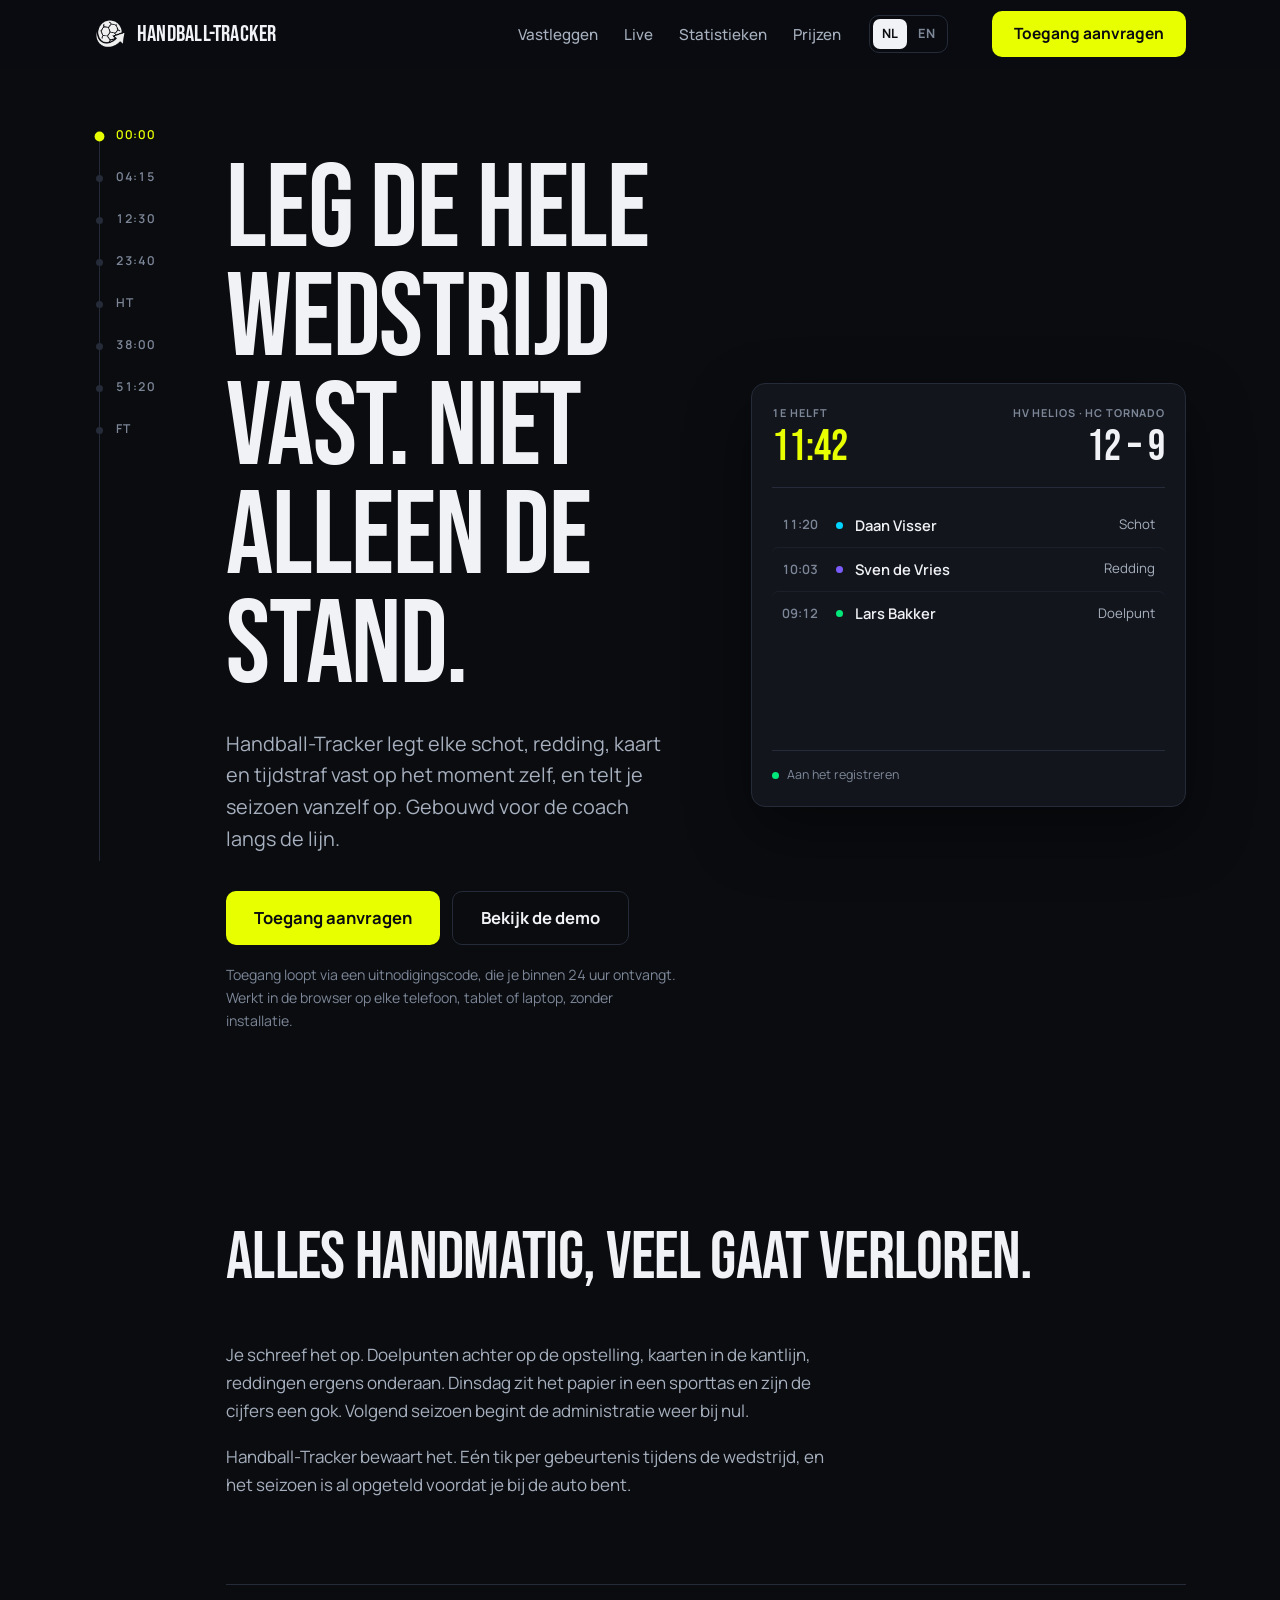
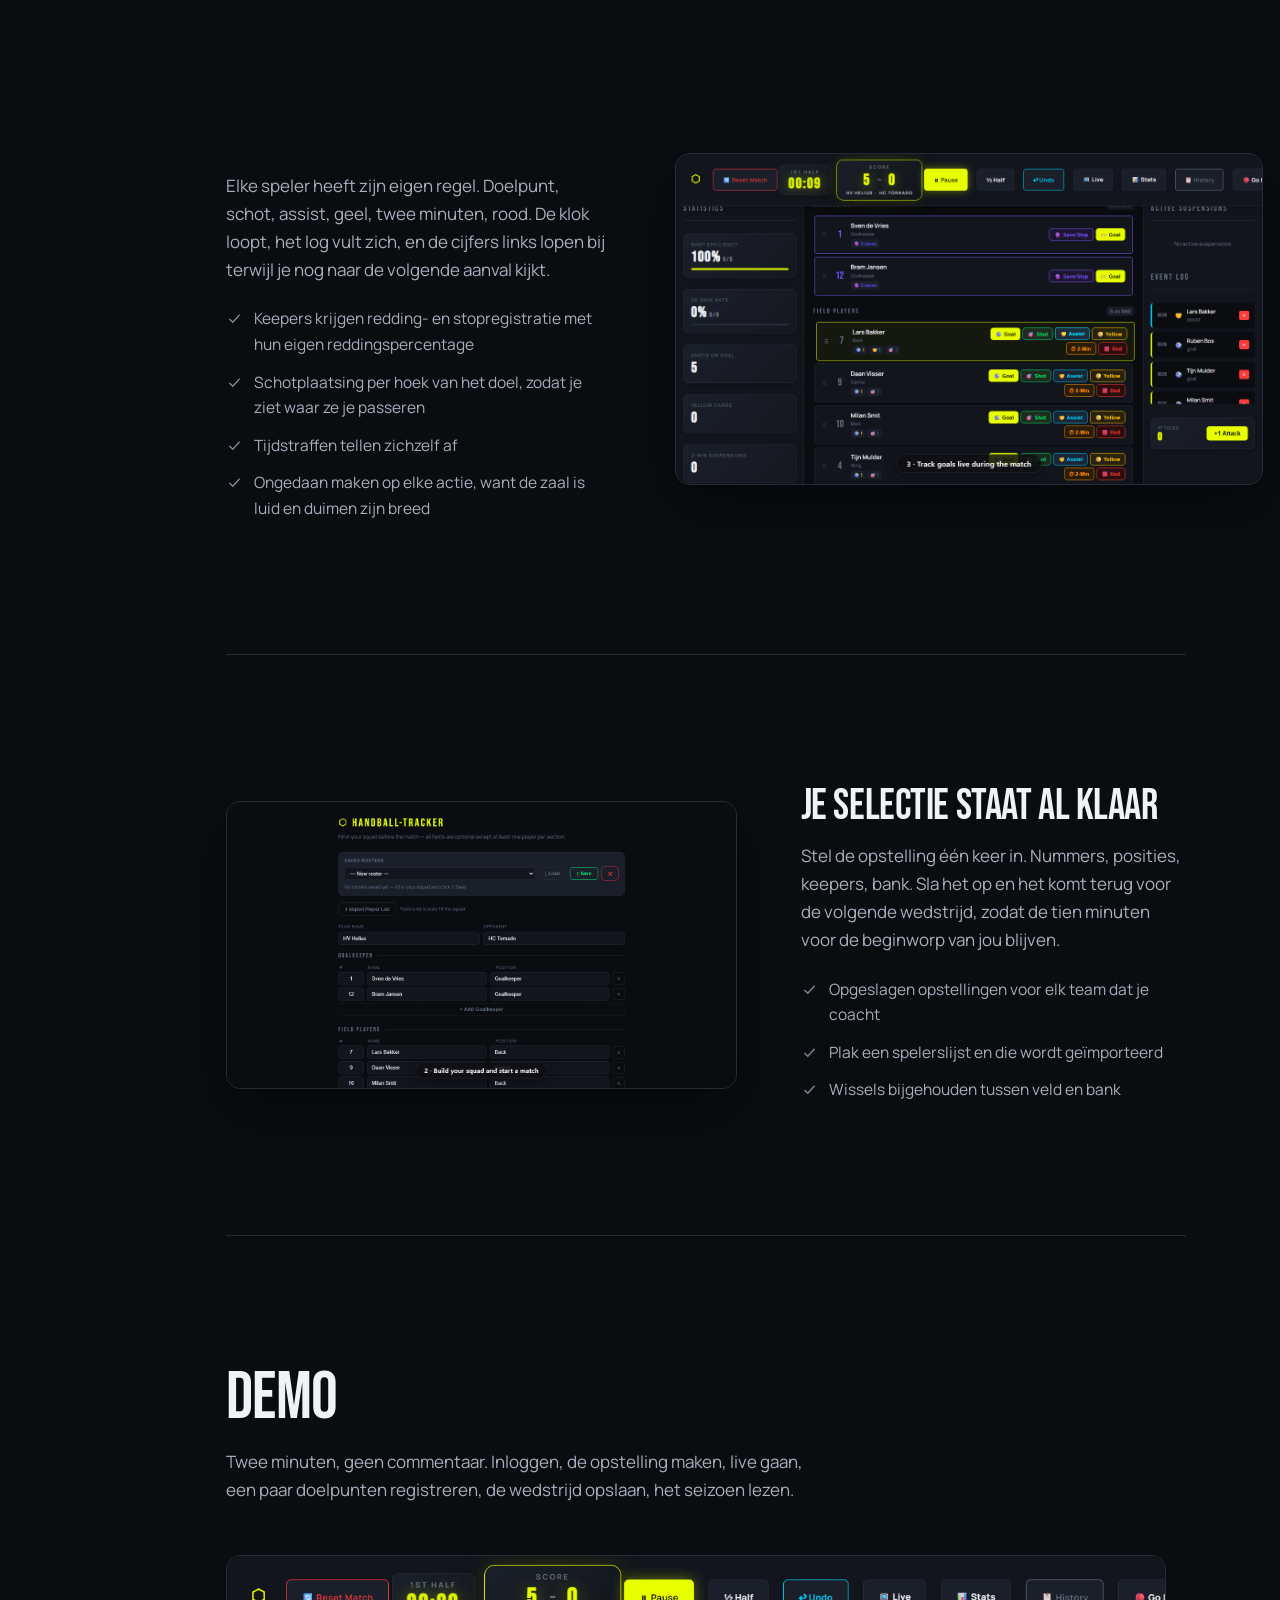
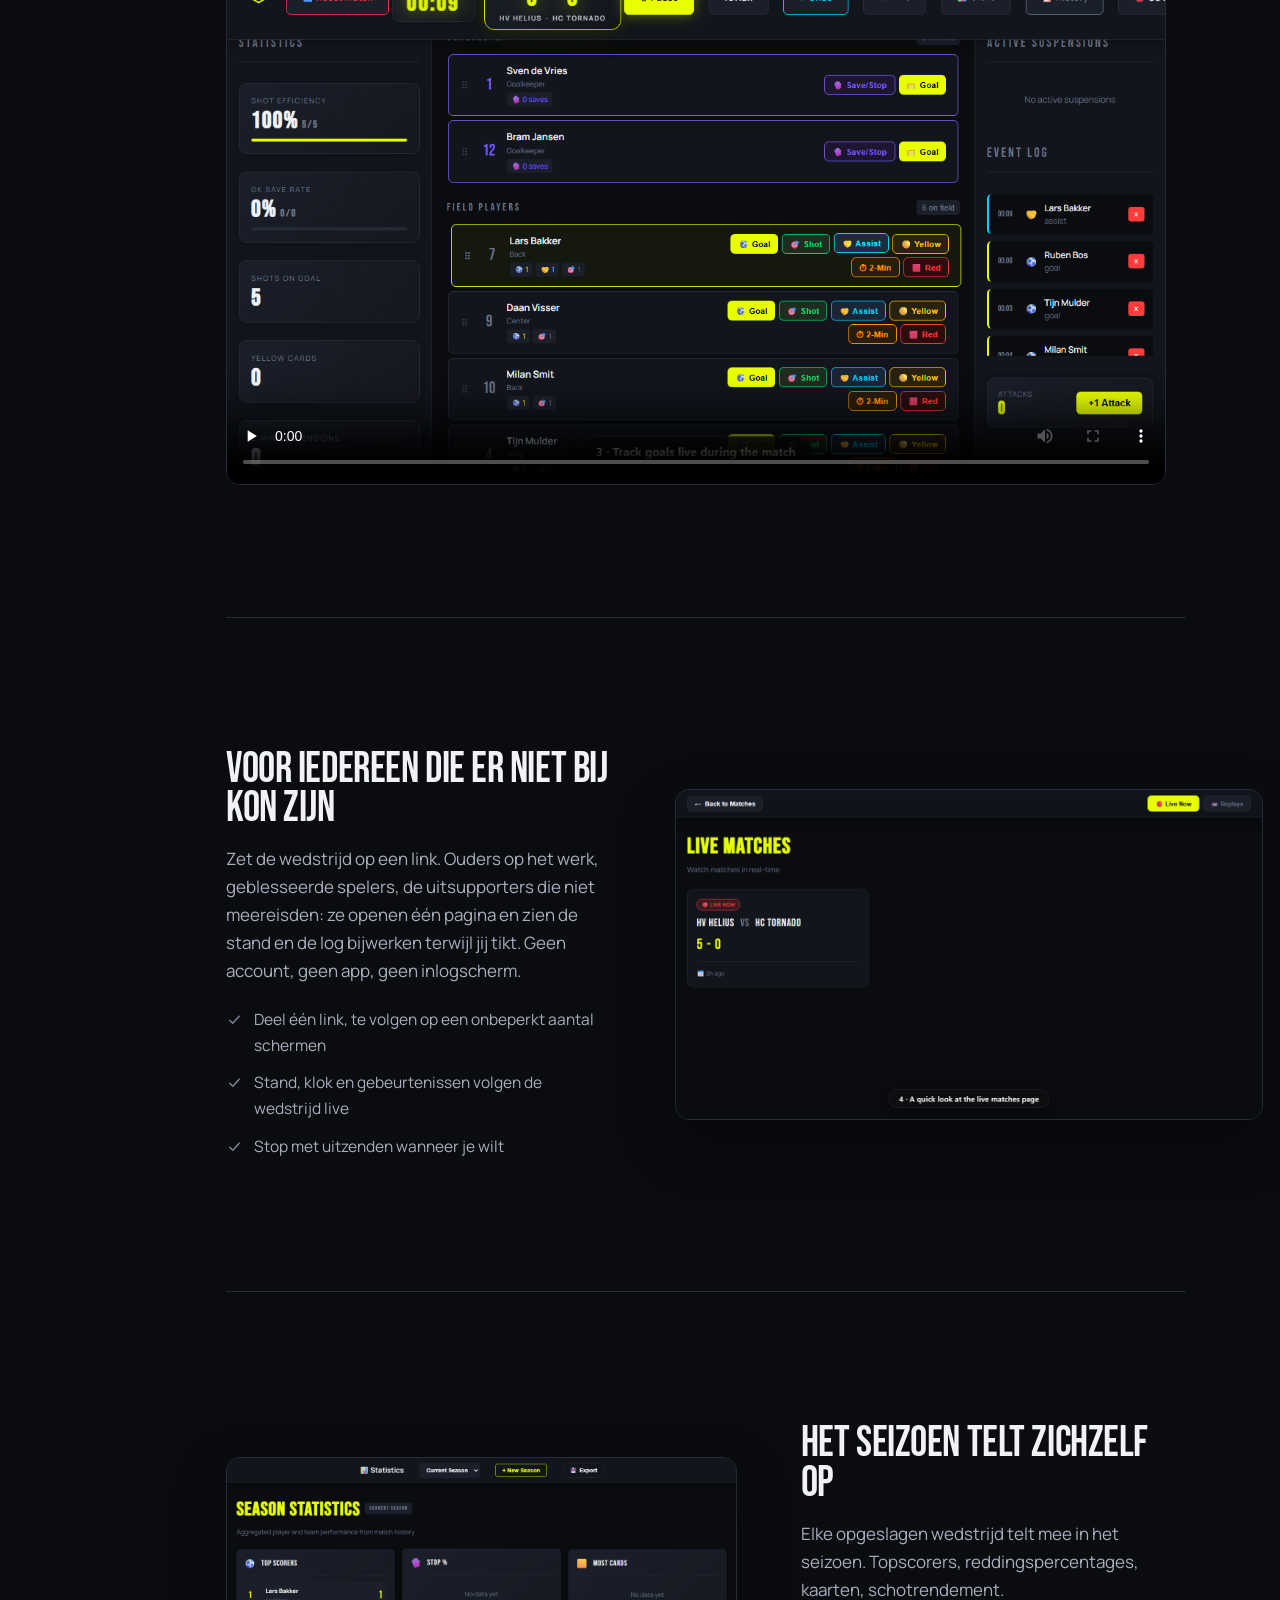
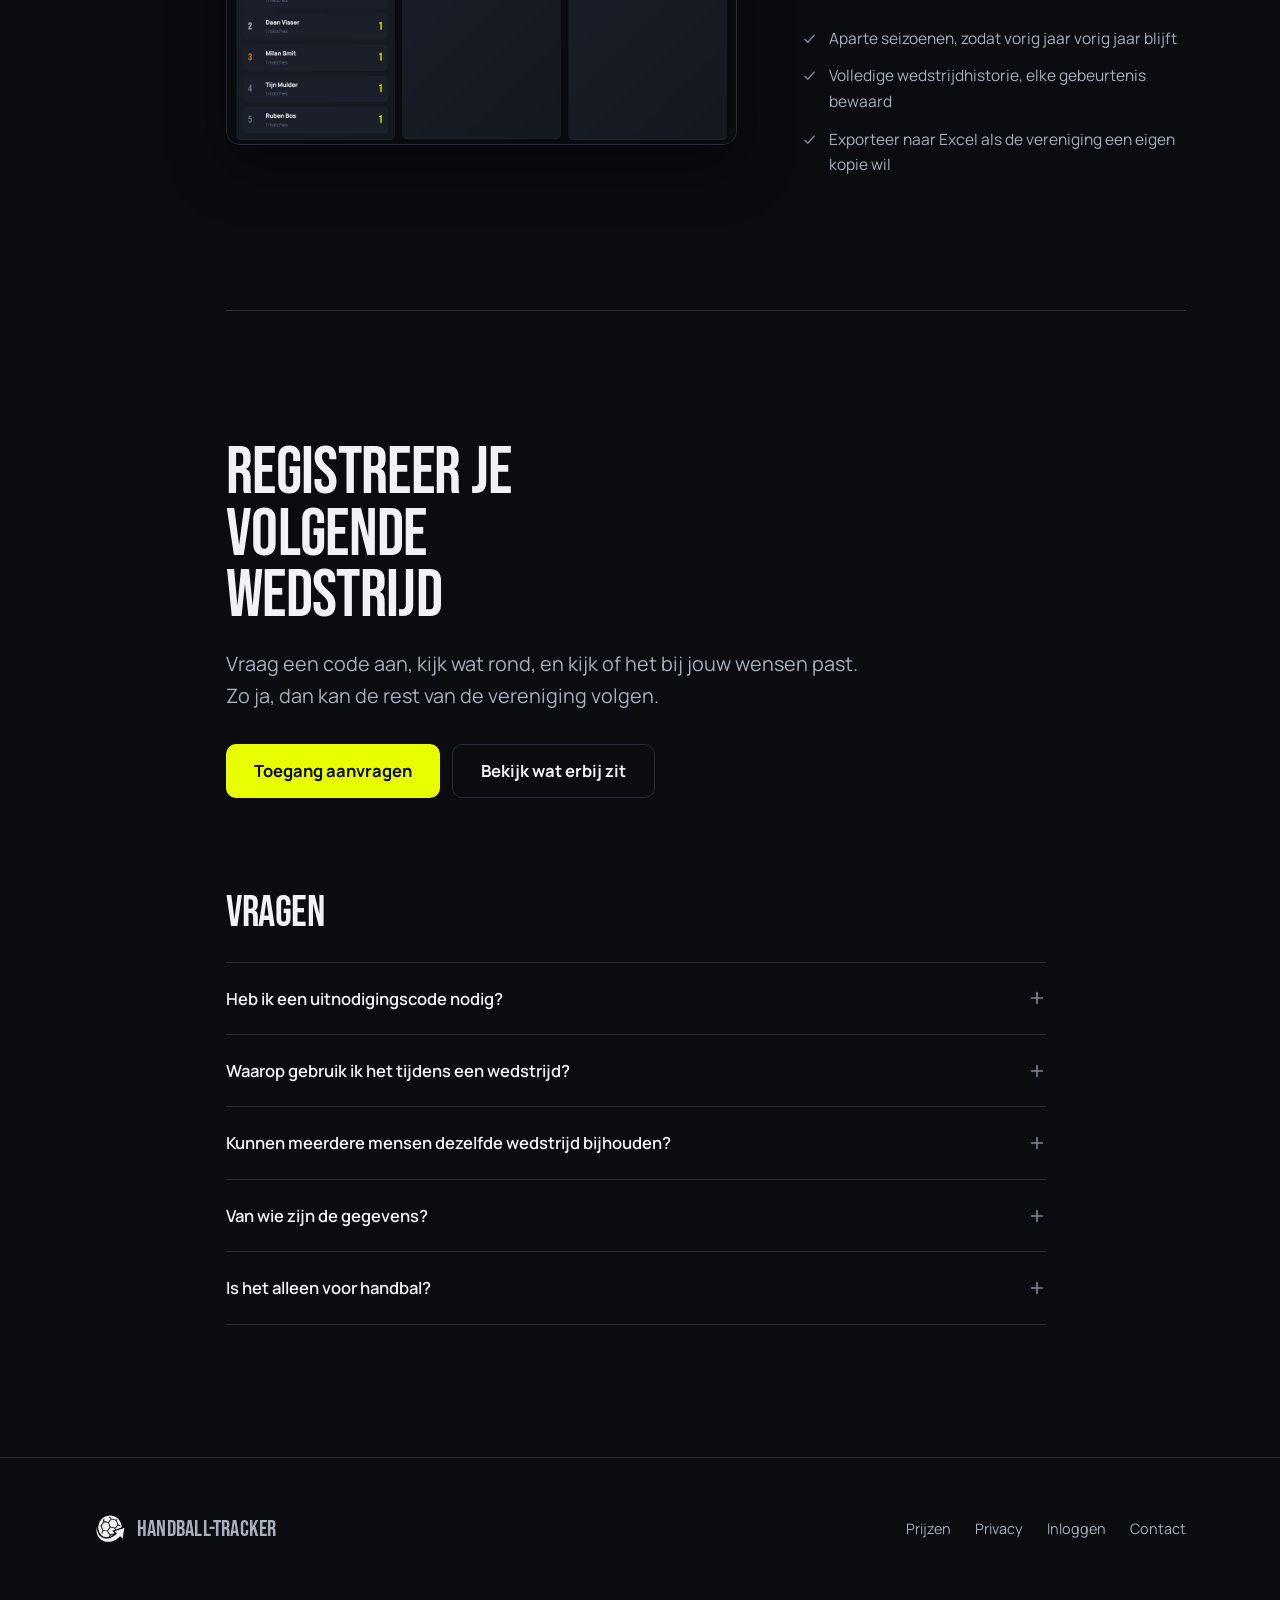
==== commit 50b72e72: "Update text in index.html for clarity and accuracy" ====
--- a/index.html
+++ b/index.html
@@ -6,7 +6,7 @@
 <meta charset="UTF-8">
 <meta name="viewport" content="width=device-width, initial-scale=1">
 <title>Handball-Tracker | Leg de hele wedstrijd vast, niet alleen de stand</title>
-<meta name="description" content="Handball-Tracker legt elke schot, redding, kaart en tijdstraf vast op het moment zelf, en maakt van je seizoen bruikbare statistieken. Gebouwd voor de coach langs de lijn.">
+<meta name="description" content="Handball-Tracker legt elke schot/goal, redding, kaart en tijdstraf vast op het moment zelf, en maakt van je seizoen bruikbare statistieken. Gebouwd voor de coach langs de lijn.">
 
 <meta property="og:title" content="Handball-Tracker">
 <meta property="og:description" content="Leg de hele wedstrijd vast, niet alleen de stand. Live wedstrijdregistratie, live uitzenden en seizoensstatistieken voor handbalcoaches en verenigingen.">
@@ -30,7 +30,7 @@
       <span class="brand-word">Handball-Tracker</span>
     </a>
     <ul class="nav-links">
-      <li><a href="#tracking" data-i18n="nav.tracking">Bijhouden</a></li>
+      <li><a href="#tracking" data-i18n="nav.tracking">Vastleggen</a></li>
       <li><a href="#live" data-i18n="nav.live">Live</a></li>
       <li><a href="#stats" data-i18n="nav.stats">Statistieken</a></li>
       <li><a href="pricing.html" data-i18n="nav.plans">Prijzen</a></li>
@@ -70,8 +70,7 @@
           <h1 class="display d-hero" data-reveal data-i18n="hero.h1">Leg de hele wedstrijd vast. Niet alleen de stand.</h1>
           <p class="lede reveal-d1" data-reveal data-i18n="hero.lede">
             Handball-Tracker legt elke schot, redding, kaart en tijdstraf vast op het moment
-            zelf, en telt je seizoen vanzelf op. Gebouwd voor de coach langs de lijn, met één
-            hand vrij.
+            zelf, en telt je seizoen vanzelf op. Gebouwd voor de coach langs de lijn.
           </p>
           <div class="hero-cta reveal-d2" data-reveal>
             <a class="btn btn-primary btn-lg" href="https://app.handball-tracker.com/?request=access" data-i18n="cta.request">Toegang aanvragen</a>
@@ -108,12 +107,12 @@
     <section class="sec sec-tight" id="problem">
       <span class="stamp">04:15</span>
       <div class="sec-head">
-        <h2 class="display d-1" data-reveal data-i18n="problem.h2">Het wedstrijdformulier overleeft de parkeerplaats niet</h2>
+        <h2 class="display d-1" data-reveal data-i18n="problem.h2">Alles handmatig, veel gaat verloren.</h2>
       </div>
       <p class="reveal-d1" data-reveal data-i18n="problem.p1">
         Je schreef het op. Doelpunten achter op de opstelling, kaarten in de kantlijn, reddingen
         ergens onderaan. Dinsdag zit het papier in een sporttas en zijn de cijfers een gok.
-        Volgend seizoen komt er een nieuwe coach en begint de administratie weer bij nul.
+        Volgend seizoen begint de administratie weer bij nul.
       </p>
       <p class="reveal-d1" data-reveal style="margin-top:18px" data-i18n="problem.p2">
         Handball-Tracker bewaart het. Eén tik per gebeurtenis tijdens de wedstrijd, en het
@@ -129,7 +128,7 @@
           <h3 class="display d-2" data-reveal data-i18n="track.h3">Eén tik per gebeurtenis</h3>
           <p class="reveal-d1" data-reveal data-i18n="track.p">
             Elke speler heeft zijn eigen regel. Doelpunt, schot, assist, geel, twee minuten,
-            rood. De klok loopt, het gebeurtenissenlog vult zich, en de cijfers links lopen bij
+            rood. De klok loopt, het log vult zich, en de cijfers links lopen bij
             terwijl je nog naar de volgende aanval kijkt.
           </p>
           <ul class="list reveal-d2" data-reveal>
@@ -176,10 +175,10 @@
     <section class="sec" id="demo">
       <span class="stamp" data-i18n-html="demo.stamp">RUST</span>
       <div class="sec-head">
-        <h2 class="display d-1" data-reveal data-i18n="demo.h2">Zie het werken</h2>
+        <h2 class="display d-1" data-reveal data-i18n="demo.h2">Demo</h2>
         <p class="reveal-d1" data-reveal data-i18n="demo.p">
-          Twee minuten, geen commentaar. Inloggen, de opstelling maken, een paar doelpunten
-          registreren, live gaan, de wedstrijd opslaan, het seizoen lezen.
+          Twee minuten, geen commentaar. Inloggen, de opstelling maken, live gaan, een paar doelpunten
+          registreren, de wedstrijd opslaan, het seizoen lezen.
         </p>
       </div>
       <div class="video-wrap reveal-d2" data-reveal>
@@ -200,8 +199,8 @@
           <h3 class="display d-2" data-reveal data-i18n="live.h3">Voor iedereen die er niet bij kon zijn</h3>
           <p class="reveal-d1" data-reveal data-i18n="live.p">
             Zet de wedstrijd op een link. Ouders op het werk, geblesseerde spelers, de
-            uitsupporters die niet meereisden: ze openen één pagina en zien de stand en het
-            gebeurtenissenlog bijwerken terwijl jij tikt. Geen account, geen app, geen
+            uitsupporters die niet meereisden: ze openen één pagina en zien de stand en de
+            log bijwerken terwijl jij tikt. Geen account, geen app, geen
             inlogscherm.
           </p>
           <ul class="list reveal-d2" data-reveal>
@@ -226,8 +225,7 @@
           <h3 class="display d-2" data-reveal data-i18n="stats.h3">Het seizoen telt zichzelf op</h3>
           <p class="reveal-d1" data-reveal data-i18n="stats.p">
             Elke opgeslagen wedstrijd telt mee in het seizoen. Topscorers, reddingspercentages,
-            kaarten, schotrendement. Als iemand vraagt wie er eigenlijk scoort, is het antwoord
-            een pagina, geen discussie.
+            kaarten, schotrendement.
           </p>
           <ul class="list reveal-d2" data-reveal>
             <li><svg viewBox="0 0 20 20" fill="none" stroke="currentColor" stroke-width="1.6" aria-hidden="true"><path d="M4 10.5l4 4 8-9"/></svg><span data-i18n="stats.li1">Aparte seizoenen, zodat vorig jaar vorig jaar blijft</span></li>
@@ -250,7 +248,7 @@
       <div class="closing">
         <h2 class="display d-1" data-reveal data-i18n="close.h2">Registreer je volgende wedstrijd</h2>
         <p class="lede reveal-d1" data-reveal style="margin-top:20px" data-i18n="close.lede">
-          Vraag een code aan, neem één team mee, en kijk of het een echte zaterdag doorstaat.
+          Vraag een code aan, kijk wat rond, en kijk of het bij jouw wensen past.
           Zo ja, dan kan de rest van de vereniging volgen.
         </p>
         <div class="hero-cta reveal-d2" data-reveal>
